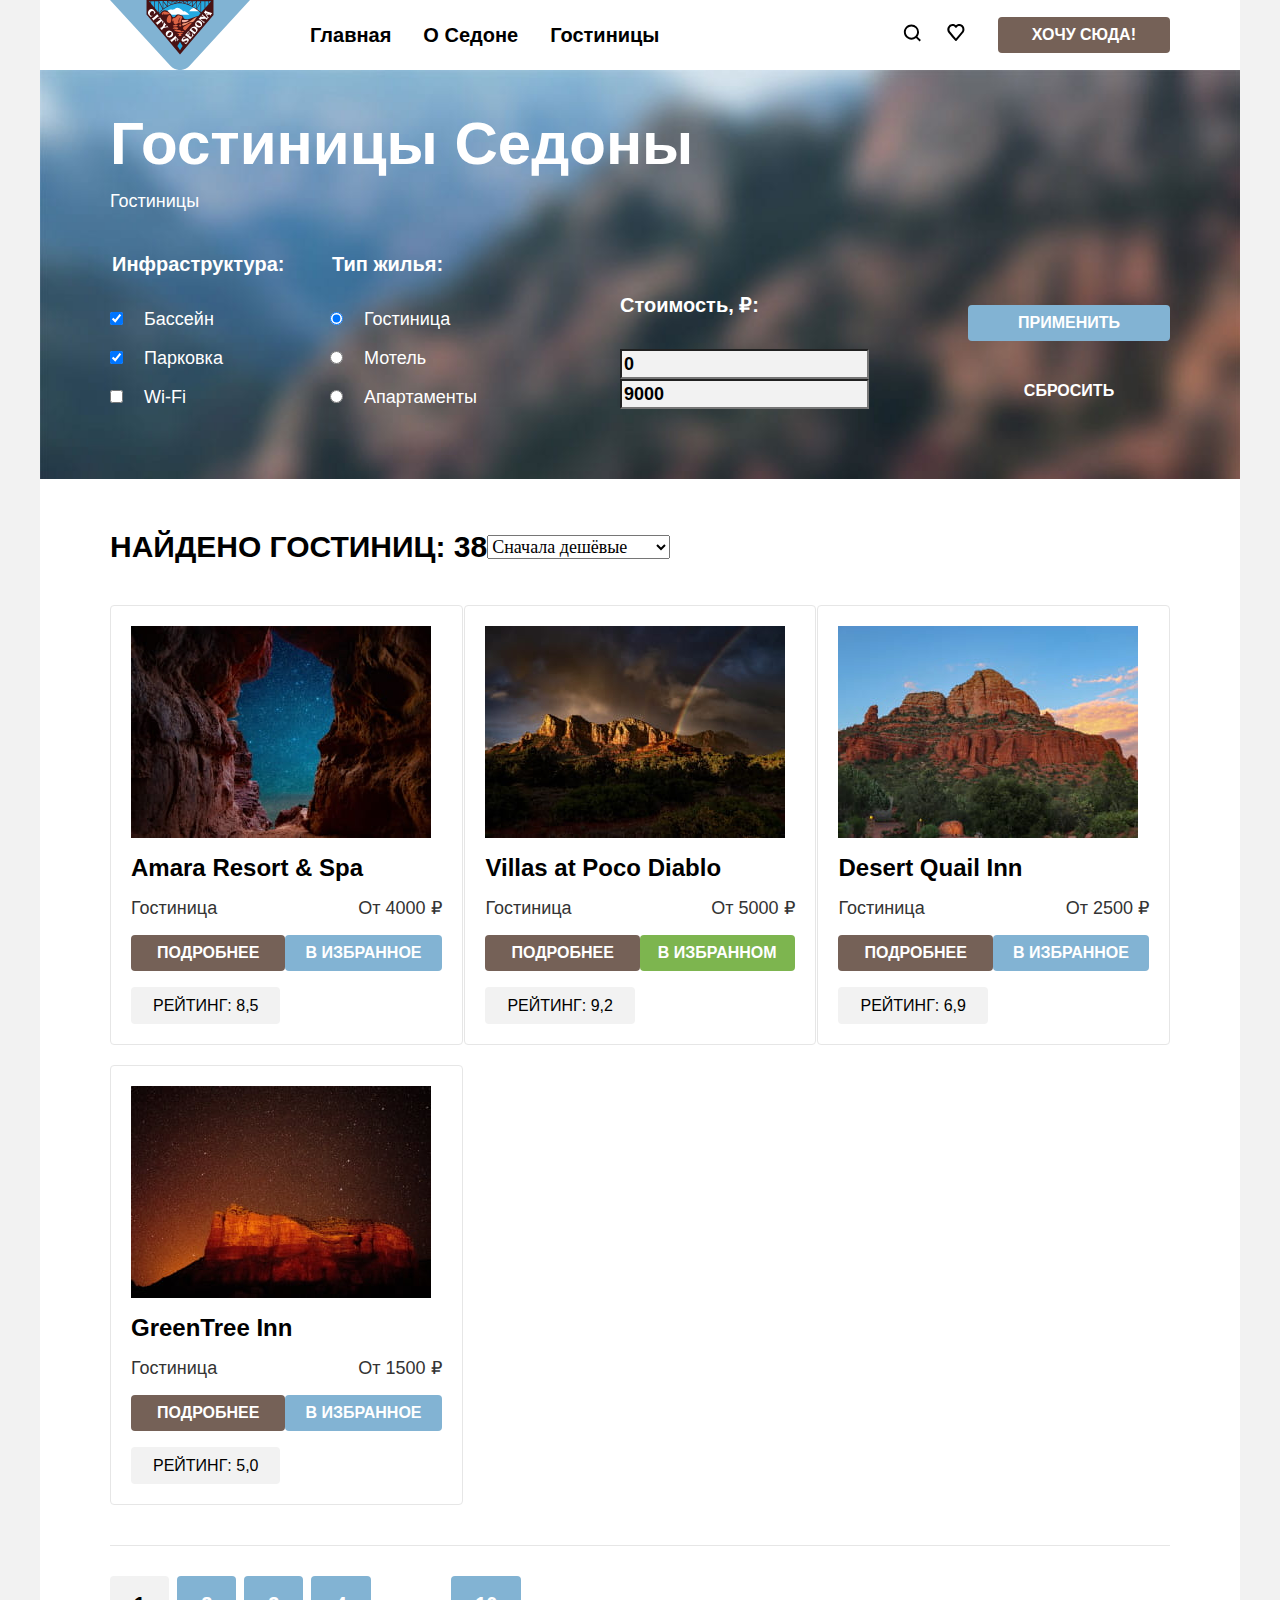
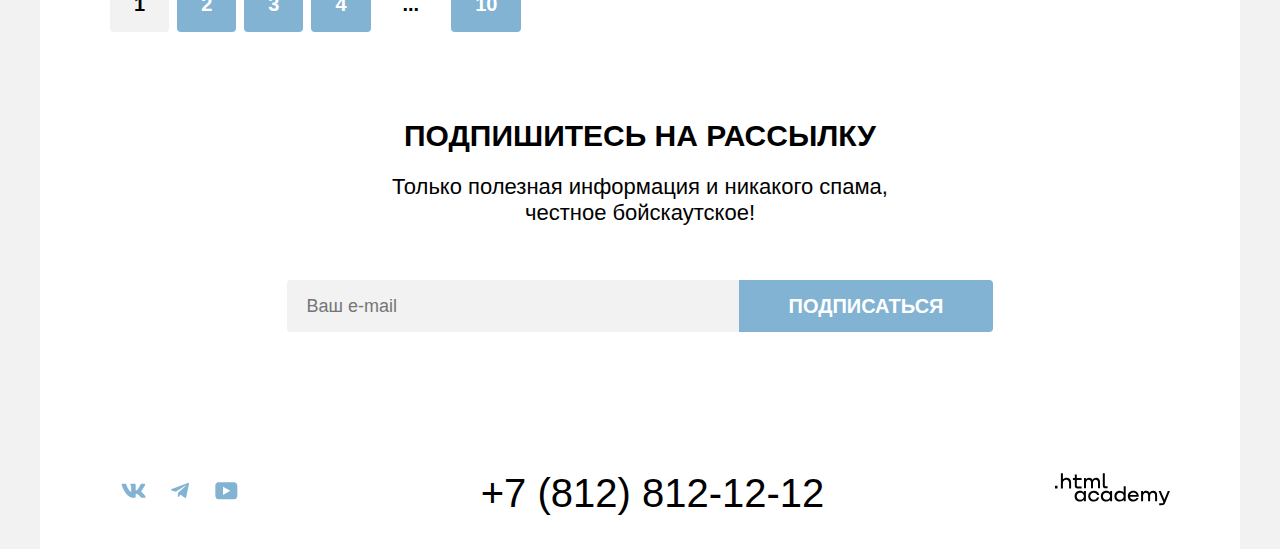
==== catalog.html @ abb7d332 "Добавляет сетку" ====
<!DOCTYPE html>
<html lang="ru">
  <head>
    <meta charset="utf-8">
    <title>Каталог</title>
    <link rel="stylesheet" href="styles/style.css">
  </head>
  <body>
    <div class="wrapper">
      <header class="page-header">
        <div class="container header-container">
          <nav class="navigation">
            <a href="index.html" class="header-logo"><img src="images/header/logo-sedona.svg" class="header-logo-image" width="140" height="70" alt="Логотип Седона"></a>
            <ul class="menu navigation-list">
              <li class="navigation-item">
                <a class="navigation-link" href="index.html">Главная</a>
              </li>
              <li class="navigation-item">
                <a class="navigation-link" href="#">О Седоне</a>
              </li>
              <li class="navigation-item">
                <a class="navigation-link navigation-link-current">Гостиницы</a>
              </li>
            </ul>
          </nav>

          <ul class="menu menu-user">
            <li class="menu-user-item menu-user-item-search">
              <a class="menu-user-button menu-user-button-search" href="">
                <img src="images/header/icon-search.svg" alt="Поиск" width="18" height="18" class="menu-user-button-image">
              </a>
            </li>
            <li class="menu-user-item menu-user-item-favorites">
              <a class="menu-user-button menu-user-button-favorites" href="">
                <img src="images/header/icon-heart.svg" alt="Избранное" width="18" height="17" class="menu-user-button-image">
              </a>
            </li>
            <li class="menu-user-item menu-user-item-booking">
              <button class="button menu-user-button-booking" type="button">Хочу сюда!</button>
            </li>
          </ul>
        </div>
      </header>

      <main class="main-inner main-container">
        <section class="catalog-filter">
          <div class="container">
            <h1 class="main-inner-title">Гостиницы Седоны</h1>
            <p class="catalog-breadcrumbs">
              <a class="catalog-breadcrumbs-link" href="index.html">
                <span class="visually-hidden">Главная</span>
              </a>
              <a class="breadcrumbs-link">Гостиницы</a>
            </p>
            <form class="catalog-filter-form" action="https://echo.htmlacademy.ru/" method="get">
              <div class="catalog-filter-column-1">
                <fieldset class="catalog-filter-group">
                  <legend class="catalog-filter-title">Инфраструктура:</legend>
                  <ul class="catalog-filter-list">
                    <li class="catalog-filter-item">
                      <label class="catalog-filter-control">
                        <input class="catalog-filter-control-input" type="checkbox" name="infrastructure" value="pool" checked>
                        Бассейн
                      </label>
                    </li>
                    <li class="catalog-filter-item">
                      <label class="catalog-filter-control">
                        <input class="catalog-filter-control-input" type="checkbox" name="infrastructure" value="parking" checked>
                        Парковка
                      </label>
                    </li>
                    <li class="catalog-filter-item">
                      <label class="catalog-filter-control">
                        <input class="catalog-filter-control-input" type="checkbox" name="infrastructure" value="wi-fi">
                        Wi-Fi
                      </label>
                    </li>
                  </ul>
                </fieldset>

                <fieldset class="catalog-filter-group">
                  <legend class="catalog-filter-title">Тип жилья:</legend>
                  <ul class="catalog-filter-list">
                    <li class="catalog-filter-item">
                      <label class="catalog-filter-control">
                        <input class="catalog-filter-control-input" type="radio" name="hotel-type" value="hotel" checked>
                        Гостиница
                      </label>
                    </li>
                    <li class="catalog-filter-item">
                      <label class="catalog-filter-control">
                        <input class="catalog-filter-control-input" type="radio" name="hotel-type" value="motel">
                        Мотель
                      </label>
                    </li>
                    <li class="catalog-filter-item">
                      <label class="catalog-filter-control">
                        <input class="catalog-filter-control-input" type="radio" name="hotel-type" value="apartments">
                        Апартаменты
                      </label>
                    </li>
                  </ul>
                </fieldset>
              </div>

              <div class="catalog-filter-column-2">
                <div class="catalog-filter-price">
                  <p class="catalog-filter-title">Стоимость, ₽:</p>
                  <input class="catalog-filter-price-input" value="0" placeholder="от" type="text">
                  <input class="catalog-filter-price-input" value="9000" placeholder="до" type="text">
                </div>

                <div class="catalog-filter-price">
                  <button class="button button-filter button-submit-filter" type="submit">Применить</button>
                  <button class="button button-filter button-reset-filter" type="reset">Сбросить</button>
                </div>
              </div>
            </form>
          </div>
        </section>

        <section class="hotel-sort">
          <div class="container hotel-sort-container">
            <h2 class="visually-hidden">Гостиницы</h2>
            <p class="section-title hotel-sort-text">Найдено гостиниц: 38</p>
            <select class="select-control" aria-label="Сортировка">
              <option value="cheap">Сначала дешёвые</option>
              <option value="expensive">Сначала дорогие</option>
              <option value="popular">Сначала популярные</option>
            </select>
            <a class="button-view" href="#">
              <span class="visually-hidden">Показать таблицей</span>
            </a>
            <a class="button-view" href="#">
              <span class="visually-hidden">Показать карточки</span>
            </a>
            <a class="button-view" href="#">
              <span class="visually-hidden">Показать списком</span>
            </a>
          </div>
        </section>

        <section class="hotel-variants">
          <div class="container">
            <ul class="hotel-list">
              <li class="hotel-card">
                <a class="hotel-card-link" href="#">
                  <img class="hotel-card-image" src="images/catalog/hotel-1.jpg" width="300" height="212" alt="Звёздное небо, вид из пещеры">
                </a>
                <h3 class="hotel-card-title">Amara Resort & Spa</h3>
                <p class="hotel-card-info hotel-card-row">
                  <span class="hotel-card-type">Гостиница</span>
                  <span class="hotel-card-price">От 4000 ₽</span>
                </p>
                <p class="hotel-card-buttons hotel-card-row">
                  <a href="#" class="button hotel-card-button-by">Подробнее</a>
                  <button class="button hotel-card-button-favorites" type="button">В избранное</button>
                </p>
                <p class="hotel-card-rating four-stars">
                  <span class="visually-hidden">4 звезды</span>
                  <button class="button hotel-card-rating-button" type="button">Рейтинг: 8,5</button>
                </p>
              </li>
              <li class="hotel-card">
                <a class="hotel-card-link" href="#">
                  <img class="hotel-card-image" src="images/catalog/hotel-2.jpg" width="300" height="212" alt="Звёздное небо, вид из пещеры">
                </a>
                <h3 class="hotel-card-title">Villas at Poco Diablo</h3>
                <p class="hotel-card-info hotel-card-row">
                  <span class="hotel-card-type">Гостиница</span>
                  <span class="hotel-card-price">От 5000 ₽</span>
                </p>
                <p class="hotel-card-buttons hotel-card-row">
                  <a href="#" class="button hotel-card-button-by">Подробнее</a>
                  <button class="button hotel-card-button-favorites hotel-card-button-active" type="button">В избранном</button>
                </p>
                <p class="hotel-card-rating four-stars">
                  <span class="visually-hidden">4 звезды</span>
                  <button class="button hotel-card-rating-button" type="button">Рейтинг: 9,2</button>
                </p>
              </li>
              <li class="hotel-card">
                <a class="hotel-card-link" href="#">
                  <img class="hotel-card-image" src="images/catalog/hotel-3.jpg" width="300" height="212" alt="Звёздное небо, вид из пещеры">
                </a>
                <h3 class="hotel-card-title">Desert Quail Inn</h3>
                <p class="hotel-card-info hotel-card-row">
                  <span class="hotel-card-type">Гостиница</span>
                  <span class="hotel-card-price">От 2500 ₽</span>
                </p>
                <p class="hotel-card-buttons hotel-card-row">
                  <a href="#" class="button hotel-card-button-by">Подробнее</a>
                  <button class="button hotel-card-button-favorites" type="button">В избранное</button>
                </p>
                <p class="hotel-card-rating three-stars">
                  <span class="visually-hidden">3 звезды</span>
                  <button class="button hotel-card-rating-button" type="button">Рейтинг: 6,9</button>
                </p>
              </li>
              <li class="hotel-card">
                <a class="hotel-card-link" href="#">
                  <img class="hotel-card-image" src="images/catalog/hotel-4.jpg" width="300" height="212" alt="Звёздное небо, вид из пещеры">
                </a>
                <h3 class="hotel-card-title">GreenTree Inn</h3>
                <p class="hotel-card-info hotel-card-row">
                  <span class="hotel-card-type">Гостиница</span>
                  <span class="hotel-card-price">От 1500 ₽</span>
                </p>
                <p class="hotel-card-buttons hotel-card-row">
                  <a href="#" class="button hotel-card-button-by">Подробнее</a>
                  <button class="button hotel-card-button-favorites" type="button">В избранное</button>
                </p>
                <p class="hotel-card-rating two-stars">
                  <span class="visually-hidden">2 звезды</span>
                  <button class="button hotel-card-rating-button" type="button">Рейтинг: 5,0</button>
                </p>
              </li>
            </ul>

            <ul class="pagination">
              <li class="pagination-item">
                <a class="pagination-link pagination-link-current">1</a>
              </li>
              <li class="pagination-item">
                <a href="" class="pagination-link">2</a>
              </li>
              <li class="pagination-item">
                <a href="" class="pagination-link">3</a>
              </li>
              <li class="pagination-item">
                <a href="" class="pagination-link">4</a>
              </li>
              <li class="pagination-item">
                <a href="" class="pagination-link pagination-link-further">...</a>
              </li>
              <li class="pagination-item">
                <a href="" class="pagination-link">10</a>
              </li>
            </ul>
          </div>
        </section>

        <section class="subscribe subscribe-inner section-container">
          <h2 class="section-title subscribe-title">Подпишитесь на рассылку</h2>
          <p class="subscribe-text">Только полезная информация и никакого спама,<br> честное бойскаутское!</p>
          <form class="subscribe-form" action="https://echo.htmlacademy.ru/" method="post">
            <label for="subscribe-email" class="visually-hidden">Введите Email</label>
            <input class="subscribe-field" placeholder="Ваш e-mail" type="email" name="subscribe-email" id="subscribe-email" required>
            <button class="button subscribe-button" type="submit">Подписаться</button>
          </form>
        </section>
      </main>

      <footer class="page-footer" data-test="footer">
        <div class="container footer-container">
          <ul class="footer-social-list">
            <li class="footer-social-item">
              <a class="footer-social-link footer-social-link-vk" href="https://vk.com/htmlacademy">
                <img src="images/footer/logo-vk.svg" alt="Вконтакте" class="footer-social-link-logo">
              </a>
            </li>
            <li class="footer-social-item">
              <a class="footer-social-link footer-social-link-telegram" href="https://t.me/htmlacademy">
                <img src="images/footer/logo-telegram.svg" alt="Телеграм" class="footer-social-link-logo">
              </a>
            </li>
            <li class="footer-social-item">
              <a class="footer-social-link footer-social-link-youtube" href="https://www.youtube.com/user/htmlacademyru">
                <img src="images/footer/logo-youtube.svg" alt="Ютуб" class="footer-social-link-logo">
              </a>
            </li>
          </ul>
          <a class="footer-contacts-phone" href="tel:+78128121212">+7 (812) 812-12-12</a>
          <a class="footer-contacts-htmlacademy-link" href="https://htmlacademy.ru/">
            <img class="htmlacademy-logo" src="images/footer/logo-htmlacademy.svg" width="115" height="33" alt="html academy">
          </a>
        </div>
      </footer>
    </div>
  </body>
</html>
---- styles/style.css ----
@font-face {
  font-family: "PT Sans";
  font-style: normal;
  font-weight: 400;
  src: url("../fonts/ptsans-400.woff2") format("woff2");
  font-display: swap;
}

@font-face {
  font-family: "PT Sans";
  font-style: normal;
  font-weight: 700;
  src: url("../fonts/ptsans-700.woff2") format("woff2");
  font-display: swap;
}

html {
  height: 100%;
}

body {
  margin: 0;
  font-family: "PT Sans", sans-serif;
  font-size: 18px;
  line-height: 21px;
  color: #000000;
  background-color: #F2F2F2;
  display: flex;
  min-height: 100%;
}

.wrapper {
  width: 1200px;
  margin: 0 auto;
  background-color: #FFFFFF;
  display: flex;
  flex-direction: column;
}

.visually-hidden {
  position: absolute;
  clip: rect(0 0 0 0);
  width: 1px;
  height: 1px;
  margin: -1px;
}

.container {
  width: 1060px;
  margin: 0 auto;
}

.main-container {
  flex-grow: 1;
}

.button {
  font-family: "PT Sans", sans-serif;
  font-weight: 700;
  font-size: 16px;
  line-height: 20px;
  text-transform: uppercase;
  border: none;
  border-radius: 4px;
}

.section-title {
  margin: 0 0 20px 0;
  font-size: 30px;
  line-height: 36px;
  text-transform: uppercase;
}

.page-header {
  color: #000000;
}

.header-container {
  display: flex;
}

.header-logo {
  width: 140px;
  margin-right: 44px;
}

.header-logo-image {
  vertical-align: bottom;
}

.navigation {
  display: flex;
}

.menu {
  margin: 0;
  padding-left: 0;
  list-style: none;
  display: flex;
  align-items: center;
}

.navigation-list {
  width: 450px;
}

.navigation-item {

}

.navigation-link {
  padding: 20px 16px;
  font-size: 20px;
  line-height: 24px;
  font-weight: 700;
  color: #000000;
  text-decoration: none;
}

.menu-user {
  max-width: 300px;
  margin-left: auto;
}

.menu-user-item-search {
  margin-right: 26px;
}

.menu-user-item-favorites {
  margin-right: 33px;
}

.menu-user-item-booking {

}

.menu-user-button {

}

.menu-user-button-image {

}

.menu-user-button-booking {
  padding: 8px 34px;
  color: #FFFFFF;
  background: #756157;
}

.hero {
  color: #000000;
  background:
    url("../images/hero/divider.svg") bottom,
    url("../images/hero/mountains.jpg");
  background-color: #493e3e;
  text-align: center;
  background-size: cover;
  background-repeat: no-repeat;
  padding-top: 51px;
  padding-bottom: 82px;
}

.hero-logo {

}

.preview {
  padding: 69px 274px 90px 274px;
}

.preview-title {
  margin-bottom: 25px;
  text-align: center;
}

.preview-description {
  margin-top: 0;
  margin-bottom: 0;
  color: #333333;
  font-size: 22px;
  line-height: 26px;
}

.advantages {

}

.advantages-list {
  margin: 0;
  padding-left: 0;
  text-align: center;
  list-style: none;
  display: flex;
  flex-wrap: wrap;
}

.advantages-item {


}

.advantages-item-bg {
  box-sizing: border-box;
  width: 400px;
  padding: 103px 85px 121px;
}

.advantages-item-bg-image {
  color: #FFFFFF;
  width: 100%;
  padding-top: 92px;
  padding-bottom: 111px;
}

.advantages-item-bg-image-hotel {
  padding-right: 885px;
  padding-left: 85px;
  background: url("../images/advantages/hotel.jpg") no-repeat right;
  background-color: #82B3D3;
}

.advantages-item-bg-image-bridge {
  padding-left: 885px;
  padding-right: 85px;
  background: url("../images/advantages/devil-bridge.jpg") no-repeat left;
  background-color: #82B3D3;
}

.advantages-item-bg-light {
  background-color: rgba(131, 179, 211, 0.12);
}

.advantages-item-bg-dark {
  background-color: rgba(131, 179, 211, 0.2);
}

.advantages-item-title {
  font-size: 24px;
  line-height: 28px;
  text-transform: uppercase;
  margin-top: 0;
  margin-bottom: 30px;
  padding-bottom: 30px;
}

.advantages-item-title-with-white-line {
  background: url("../images/advantages/border-line-white.svg") no-repeat bottom;
}

.advantages-item-title-with-gray-line {
  background: url("../images/advantages/border-line-gray.svg") no-repeat bottom;
}

.advantages-item-description {
  margin: 0;
}

.services-list {

}

.services-item {
  padding-top: 80px;
  padding-bottom: 81px;
}

.services-item-title {
  padding-top: 102px;
  padding-bottom: 0;
  margin-bottom: 30px;
  background-repeat: no-repeat;
  background-position: top;
}

.services-item-title-img-home {
  background-image: url("../images/advantages/icon-home.svg");
}

.services-item-title-img-food {
  background-image: url("../images/advantages/icon-food.svg");
}

.services-item-title-img-gift {
  background-image: url("../images/advantages/icon-gift.svg");
}

.section-container {
  padding: 96px 0;
  display: flex;
  flex-direction: column;
  align-items: center;
}

.search {

}

.search-title {

}

.search-text {
  margin-top: 0;
  margin-bottom: 54px;
  text-align: center;
  font-size: 22px;
  line-height: 26px;
  color: #333333;
}

.search-button {
  background-color: #756157;
  color: #FFFFFF;
  font-size: 20px;
  line-height: 36px;
  text-decoration: none;
  padding: 8px 50px;
}

.subscribe {

}

.subscribe-main {
  color: #FFFFFF;
  background-image: url("../images/subscribe/devil-bridge-blurry.jpg");
  background-color: LightSeaGreen;
  background-repeat: no-repeat;
  background-size: cover;
  background-position: top;
}

.subscribe-title {

}

.subscribe-text {
  font-size: 22px;
  line-height: 26px;
  text-align: center;

  margin-top: 0;
  margin-bottom: 54px;
}

.subscribe-form {
  display: flex;
}

.subscribe-field {
  font-family: 'PT Sans', sans-serif;
  font-size: 18px;
  line-height: 24px;
  width: 452px;
  padding: 14px 20px;
  box-sizing: border-box;
  border: none;
  border-radius: 4px 0 0 4px;
  background-color: #F2F2F2;
}

.subscribe-button {
  color: #FFFFFF;
  background-color: #82B3D3;
  font-size: 20px;
  line-height: 36px;
  padding: 8px 50px;
  border-radius: 0 4px 4px 0;
}

.page-footer {
  padding: 45px 0 35px;

}

.footer-container {
  display: flex;
  justify-content: space-between;
}

.footer-social-list {
  list-style: none;
  padding: 0;
  margin: 0;
  display: flex;
}

.footer-social-item {
  display: flex;

}

.footer-social-link {

}

.footer-social-link-vk {
  padding: 9px 11px;
}

.footer-social-link-telegram {
  padding: 9px 14px;
}

.footer-social-link-youtube {
  padding: 9px 12px;
}

.footer-social-link-logo {

}

.footer-contacts-phone {
  font-size: 40px;
  line-height: 40px;
  color: #000000;
  text-decoration: none;
}


/* Каталог */


.catalog-filter {
  color: #FFFFFF;
  background: url("../images/catalog/mountains-blurry.jpg") no-repeat;
  background-size: cover;
  background-color: LightSeaGreen;
  padding: 35px 0 70px;
}

.main-inner-title {
  font-size: 60px;
  line-height: 78px;
  margin-top: 0;
  margin-bottom: 8px;
}

.catalog-breadcrumbs {
  margin-top: 0;
  margin-bottom: 40px;
}

.catalog-breadcrumbs-link {
  font-size: 16px;
}

.catalog-filter-form {
  display: flex;
}

.catalog-filter-column-1 {
  width: 371px;
  display: flex;
  justify-content: space-between;
  margin-right: auto;
}

.catalog-filter-group {
  width: 151px;
  margin: 0;
  padding: 0;
  border: none;
}

.catalog-filter-title {
  font-weight: 700;
  font-size: 20px;
  line-height: 24px;
  margin-top: 0;
  margin-bottom: 32px;
}

.catalog-filter-list {
  list-style: none;
  margin: 0;
  padding: 0;
}

.catalog-filter-item {
  margin-bottom: 16px;
}

.catalog-filter-item:last-child {
  margin-bottom: 0;
}


.catalog-filter-control {
  line-height: 23px;
}

.catalog-filter-control-input {
  margin: 0;
  margin-right: 16px;
}

.catalog-filter-column-2 {
  width: 550px;
  display: flex;
  justify-content: space-between;
  align-items: flex-end;
}

.catalog-filter-price {
  display: flex;
  flex-direction: column;
}

.catalog-filter-price-input {
  font-family: 'PT Sans', sans-serif;
  font-weight: 700;
  font-size: 18px;
  line-height: 24px;
  background-color: #F2F2F2;
  color: #000000;
}

.catalog-filter-price-input::placeholder {
  text-align: right;
  line-height: 24px;
}

.button-filter {
  color: #FFFFFF;
  padding: 8px 50px;
}

.button-submit-filter {
  background-color: #82B3D3;
  margin-bottom: 32px;
}

.button-reset-filter {
  background-color: transparent;
}

.hotel-sort {
  padding-top: 50px;
  margin-bottom: 40px;
}

.hotel-sort-container {
  display: flex;
  align-items: center;
}

.hotel-sort-text {
  margin-bottom: 0;
  font-weight: 700;
}

.select-control {
  font-family: 'PT Sans';
  font-size: 18px;
  line-height: 21px;
}

.hotel-list {
  margin: 0;
  padding: 0;
  list-style: none;
  display: flex;
  flex-wrap: wrap;
  justify-content: space-between;
}

.hotel-card {
  padding: 20px;
  color: #333333;
  border: 1px solid #E6E6E6;
  border-radius: 4px;
}

.hotel-card:nth-child(n + 4) {
  margin-top: 20px;
}

.hotel-card-link {

}

.hotel-card-image {
  vertical-align: bottom;
}


.hotel-card-title {
  font-size: 24px;
  line-height: 28px;
  color: #000000;
  margin: 16px 0 16px;
}

.hotel-card-row {
  margin-top: 0;
  margin-bottom: 16px;
  display: flex;
}

.hotel-card-info {

}

.hotel-card-type {

}

.hotel-card-price {
  margin-left: auto;
}

.hotel-card-buttons {

}

.hotel-card-button-by {
  color: #FFFFFF;
  background-color: #756157;
  text-decoration: none;
  padding: 8px 26px;
}

.hotel-card-button-favorites {
  color: #FFFFFF;
  background: #82B3D3;
  padding: 8px 20px;
  margin-left: auto;
}

.hotel-card-button-active {
  padding: 8px 18px;
  background-color: #7DB54F;;
}

.hotel-card-rating {
  margin: 0;
}

.hotel-card-rating-button {
  font-weight: 400;

  background-color: #F2F2F2;
  padding: 9px 22px 8px;
}

.pagination {
  list-style: none;
  margin: 0;
  margin-top: 40px;
  padding: 0;
  padding-top: 40px;
  border-top: 1px solid #E6E6E6;
  display: flex;
}

.pagination-item {
  margin-right: 8px;
}

.pagination-link {
  background-color: #82B3D3;
  color: #FFFFFF;
  text-decoration: none;
  font-weight: 700;
  font-size: 20px;
  line-height: 36px;
  padding: 17px 24px;
  border-radius: 4px;
}

.pagination-link-current {
  color: #000000;
  background-color: #F2F2F2;
}

.pagination-link-further {
  color: #000000;
  background-color: transparent;
}
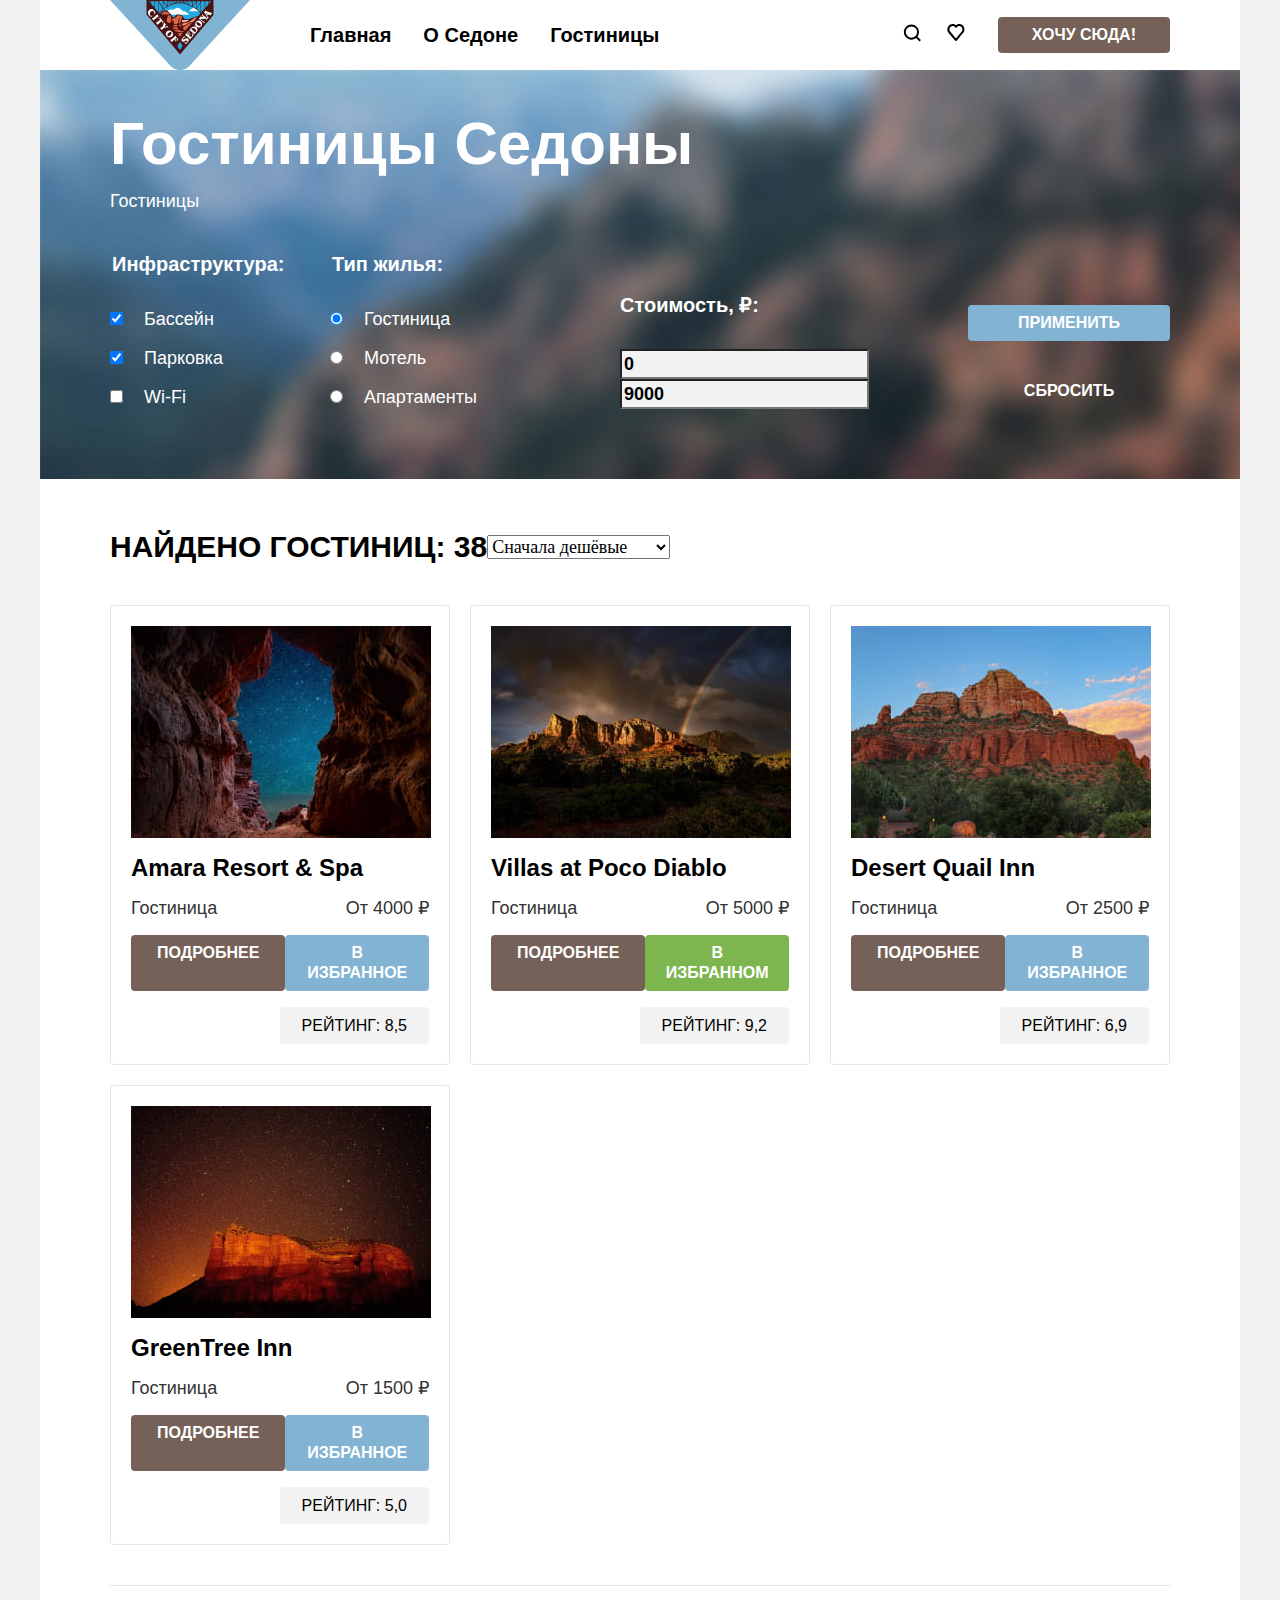
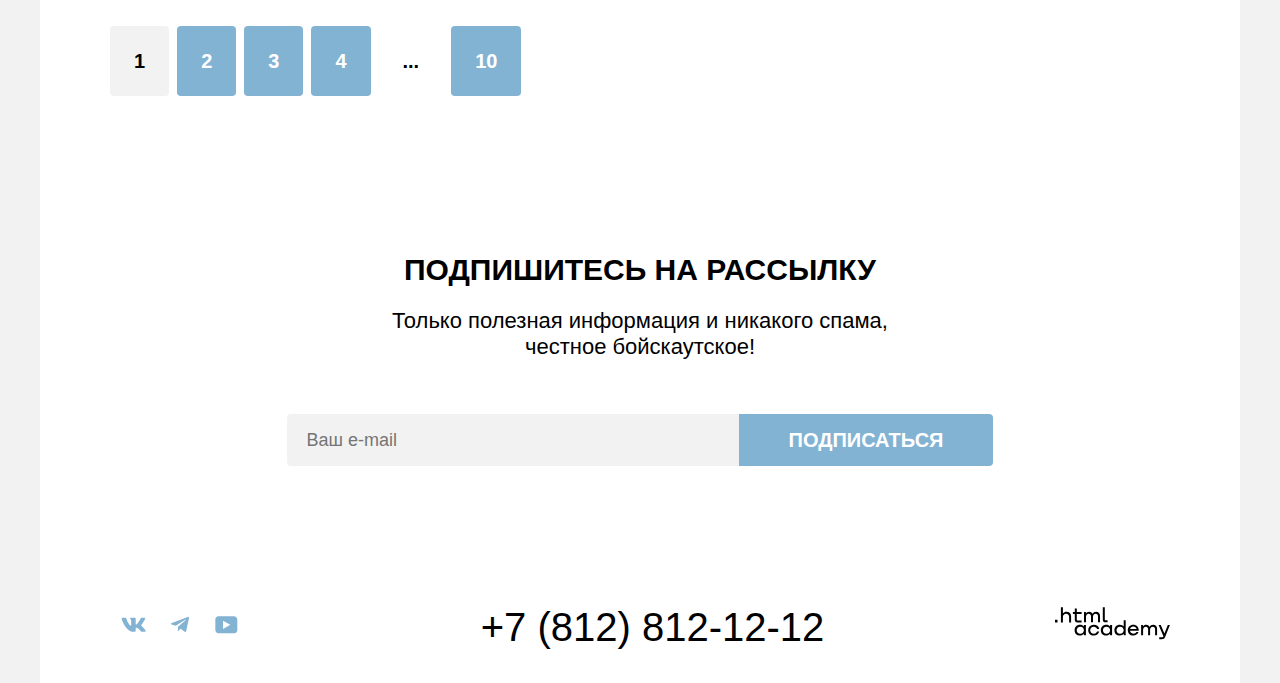
==== commit 30281fc0: "Исправляет сетки" ====
--- a/catalog.html
+++ b/catalog.html
@@ -156,10 +156,12 @@
                   <a href="#" class="button hotel-card-button-by">Подробнее</a>
                   <button class="button hotel-card-button-favorites" type="button">В избранное</button>
                 </p>
-                <p class="hotel-card-rating four-stars">
-                  <span class="visually-hidden">4 звезды</span>
+                <div class="hotel-card-row">
+                  <p class="hotel-card-rating four-stars">
+                    <span class="visually-hidden">4 звезды</span>
+                  </p>
                   <button class="button hotel-card-rating-button" type="button">Рейтинг: 8,5</button>
-                </p>
+                </div>
               </li>
               <li class="hotel-card">
                 <a class="hotel-card-link" href="#">
@@ -174,10 +176,12 @@
                   <a href="#" class="button hotel-card-button-by">Подробнее</a>
                   <button class="button hotel-card-button-favorites hotel-card-button-active" type="button">В избранном</button>
                 </p>
-                <p class="hotel-card-rating four-stars">
-                  <span class="visually-hidden">4 звезды</span>
+                <div class="hotel-card-row">
+                  <p class="hotel-card-rating four-stars">
+                    <span class="visually-hidden">4 звезды</span>
+                  </p>
                   <button class="button hotel-card-rating-button" type="button">Рейтинг: 9,2</button>
-                </p>
+                </div>
               </li>
               <li class="hotel-card">
                 <a class="hotel-card-link" href="#">
@@ -192,10 +196,12 @@
                   <a href="#" class="button hotel-card-button-by">Подробнее</a>
                   <button class="button hotel-card-button-favorites" type="button">В избранное</button>
                 </p>
-                <p class="hotel-card-rating three-stars">
-                  <span class="visually-hidden">3 звезды</span>
+                <div class="hotel-card-row">
+                  <p class="hotel-card-rating three-stars">
+                    <span class="visually-hidden">3 звезды</span>
+                  </p>
                   <button class="button hotel-card-rating-button" type="button">Рейтинг: 6,9</button>
-                </p>
+                </div>
               </li>
               <li class="hotel-card">
                 <a class="hotel-card-link" href="#">
@@ -210,10 +216,12 @@
                   <a href="#" class="button hotel-card-button-by">Подробнее</a>
                   <button class="button hotel-card-button-favorites" type="button">В избранное</button>
                 </p>
-                <p class="hotel-card-rating two-stars">
-                  <span class="visually-hidden">2 звезды</span>
+                <div class="hotel-card-row">
+                  <p class="hotel-card-rating two-stars">
+                    <span class="visually-hidden">2 звезды</span>
+                  </p>
                   <button class="button hotel-card-rating-button" type="button">Рейтинг: 5,0</button>
-                </p>
+                </div>
               </li>
             </ul>
 
--- a/styles/style.css
+++ b/styles/style.css
@@ -90,6 +90,7 @@
 
 .navigation {
   display: flex;
+
 }
 
 .menu {
@@ -98,14 +99,15 @@
   list-style: none;
   display: flex;
   align-items: center;
+  flex-wrap: wrap;
 }
 
 .navigation-list {
-  width: 450px;
+  width: 462px;
 }
 
 .navigation-item {
-
+  display: flex ;
 }
 
 .navigation-link {
@@ -122,12 +124,16 @@
   margin-left: auto;
 }
 
+.menu-user-item {
+  display: flex;
+}
+
 .menu-user-item-search {
-  margin-right: 26px;
+
 }
 
 .menu-user-item-favorites {
-  margin-right: 33px;
+  margin-right: 20px;
 }
 
 .menu-user-item-booking {
@@ -135,7 +141,7 @@
 }
 
 .menu-user-button {
-
+  padding: 23px 13px;
 }
 
 .menu-user-button-image {
@@ -150,11 +156,11 @@
 
 .hero {
   color: #000000;
+  text-align: center;
   background:
     url("../images/hero/divider.svg") bottom,
     url("../images/hero/mountains.jpg");
   background-color: #493e3e;
-  text-align: center;
   background-size: cover;
   background-repeat: no-repeat;
   padding-top: 51px;
@@ -557,16 +563,22 @@
   line-height: 21px;
 }
 
+.hotel-variants {
+  padding-bottom: 60px;
+}
+
 .hotel-list {
   margin: 0;
   padding: 0;
   list-style: none;
   display: flex;
+  justify-content: space-between;
   flex-wrap: wrap;
-  justify-content: space-between;
 }
 
 .hotel-card {
+  width: 340px;
+  box-sizing: border-box;
   padding: 20px;
   color: #333333;
   border: 1px solid #E6E6E6;
@@ -599,6 +611,10 @@
   display: flex;
 }
 
+.hotel-card-row:last-child {
+  margin-bottom: 0;
+}
+
 .hotel-card-info {
 
 }
@@ -617,8 +633,8 @@
 
 .hotel-card-button-by {
   color: #FFFFFF;
+  text-decoration: none;
   background-color: #756157;
-  text-decoration: none;
   padding: 8px 26px;
 }
 
@@ -640,8 +656,9 @@
 
 .hotel-card-rating-button {
   font-weight: 400;
-
   background-color: #F2F2F2;
+
+  margin-left: auto;
   padding: 9px 22px 8px;
 }
 
@@ -657,6 +674,7 @@
 
 .pagination-item {
   margin-right: 8px;
+  display: flex;
 }
 
 .pagination-link {
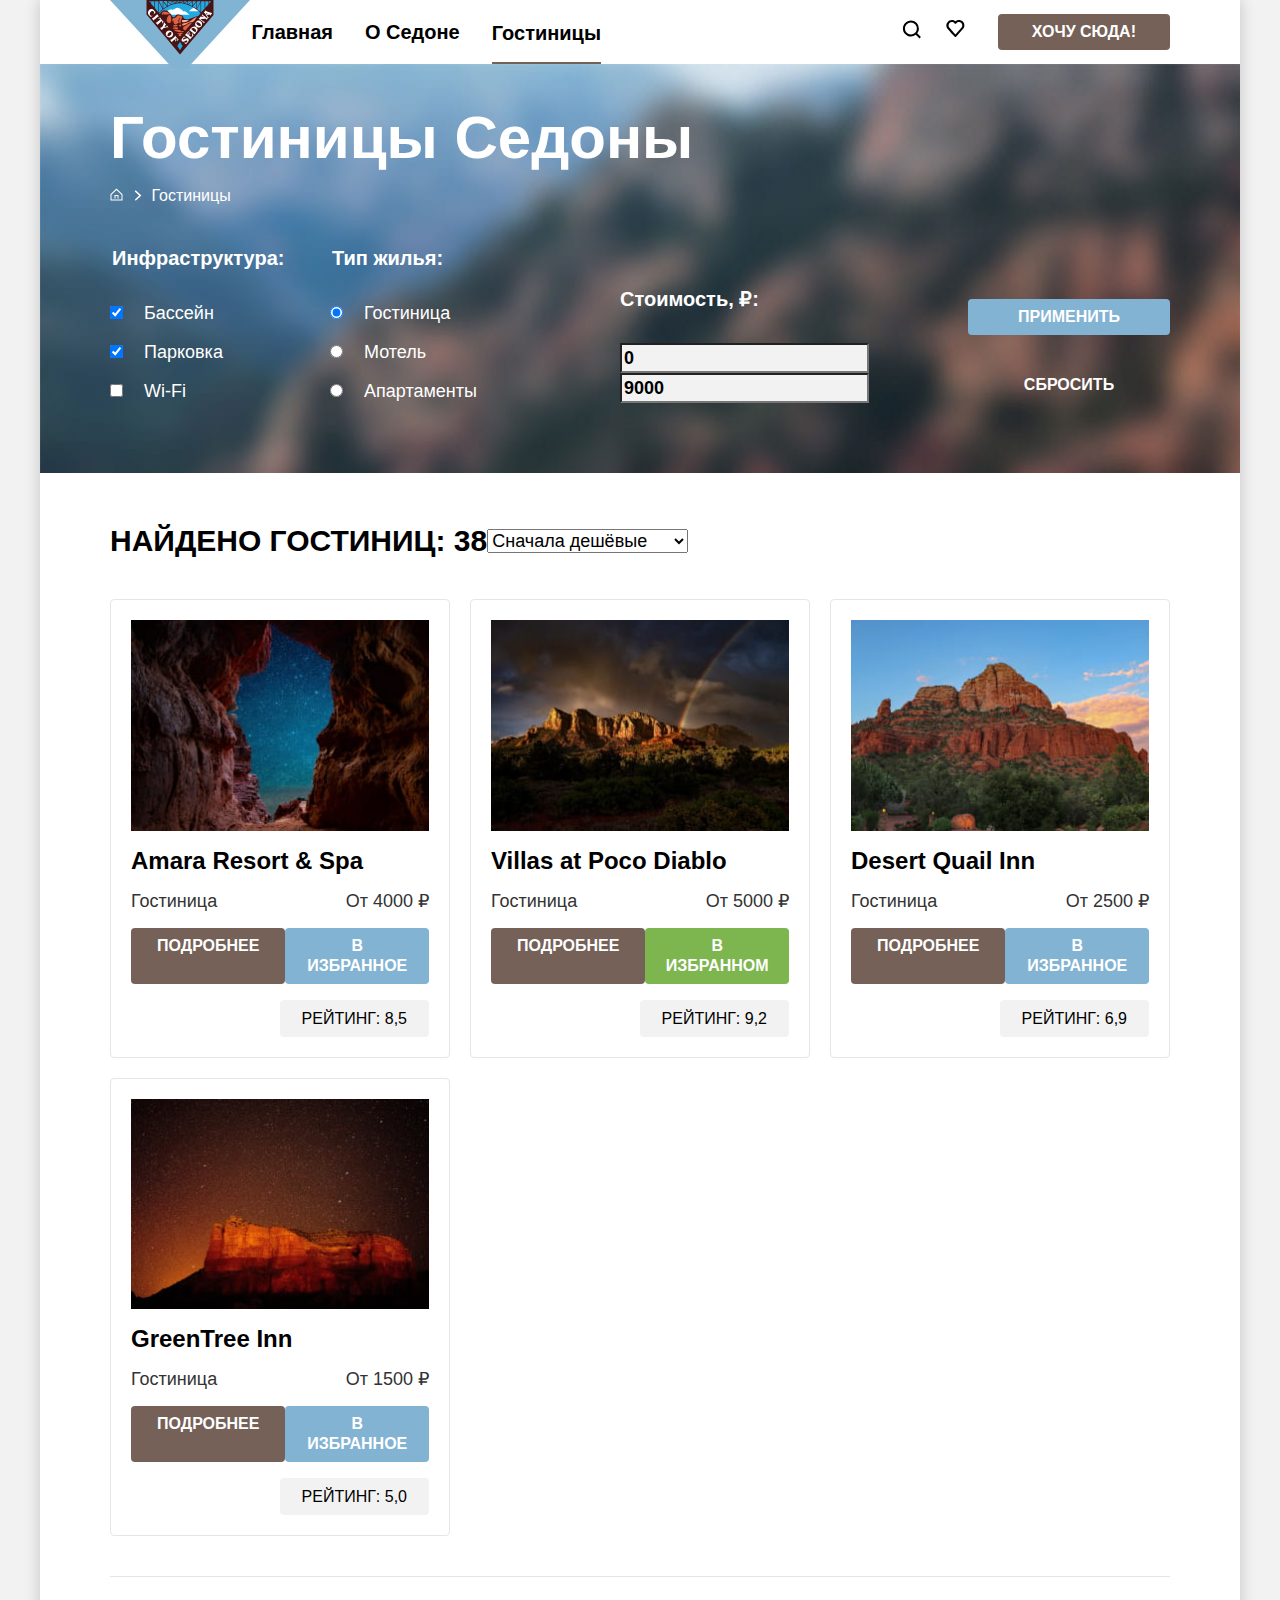
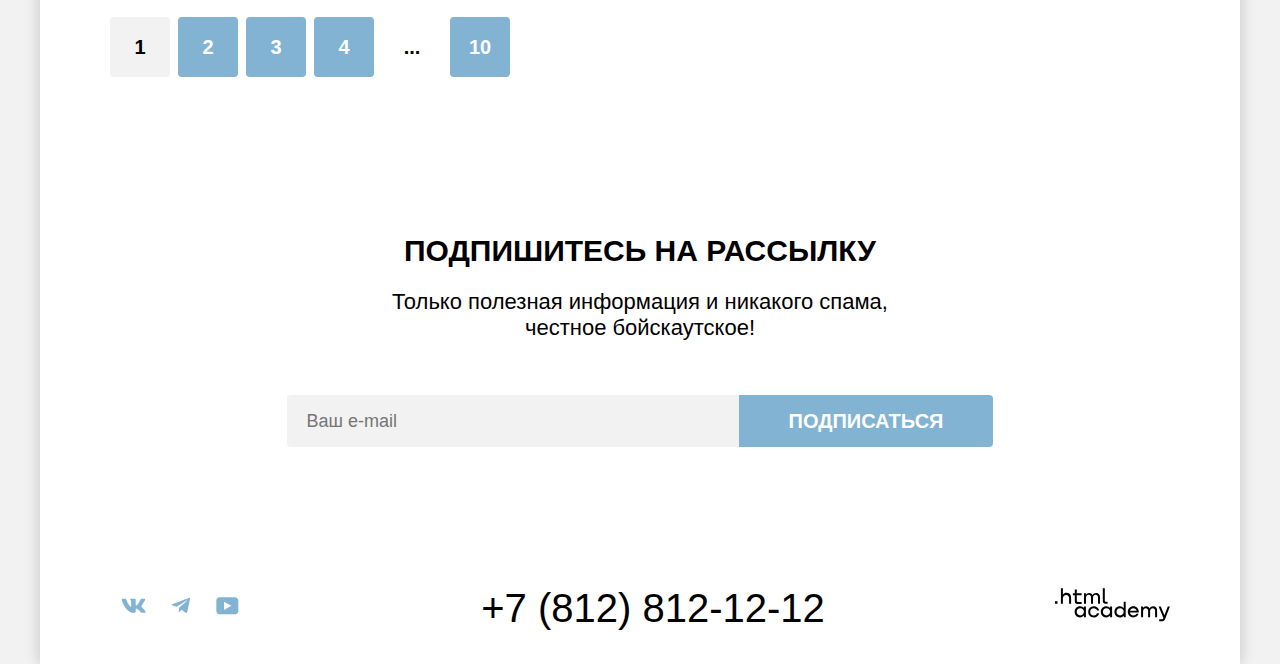
==== commit 8b49e025: "Делает декорации на главной странице" ====
--- a/catalog.html
+++ b/catalog.html
@@ -7,32 +7,40 @@
   </head>
   <body>
     <div class="wrapper">
-      <header class="page-header">
+      <header class="page-header" data-test="header">
         <div class="container header-container">
           <nav class="navigation">
-            <a href="index.html" class="header-logo"><img src="images/header/logo-sedona.svg" class="header-logo-image" width="140" height="70" alt="Логотип Седона"></a>
+            <a href="index.html" class="header-logo">
+              <img src="images/header/logo-sedona.svg" class="header-logo-image" width="140" height="70" alt="Логотип Седона">
+            </a>
             <ul class="menu navigation-list">
               <li class="navigation-item">
-                <a class="navigation-link" href="index.html">Главная</a>
+                <a class="navigation-link" href="index.html"><span>Главная</span></a>
               </li>
               <li class="navigation-item">
-                <a class="navigation-link" href="#">О Седоне</a>
+                <a class="navigation-link" href="#"><span>О Седоне</span></a>
               </li>
               <li class="navigation-item">
-                <a class="navigation-link navigation-link-current">Гостиницы</a>
+                <a class="navigation-link navigation-link-current"><span>Гостиницы</span></a>
               </li>
             </ul>
           </nav>
 
           <ul class="menu menu-user">
             <li class="menu-user-item menu-user-item-search">
-              <a class="menu-user-button menu-user-button-search" href="">
-                <img src="images/header/icon-search.svg" alt="Поиск" width="18" height="18" class="menu-user-button-image">
+              <a class="menu-user-button menu-user-button-search" href="#">
+                <svg aria-hidden="true" focusable="false" width="19" height="19" viewBox="0 0 19 19" fill="none" xmlns="http://www.w3.org/2000/svg">
+                  <path class="menu-user-icon" d="m18.9 17-3.7-3.67c1-1.3 1.7-2.98 1.7-4.87A8 8 0 0 0 8.9.5C4.5.5.9 4.18.9 8.56a8 8 0 0 0 12.9 6.26l3.7 3.68 1.4-1.5Zm-10-2.48a6 6 0 0 1-6-5.96 6 6 0 0 1 12 0 6 6 0 0 1-6 5.96Z" fill="#000"/>
+                </svg>
+                <span class="visually-hidden">Поиск</span>
               </a>
             </li>
             <li class="menu-user-item menu-user-item-favorites">
-              <a class="menu-user-button menu-user-button-favorites" href="">
-                <img src="images/header/icon-heart.svg" alt="Избранное" width="18" height="17" class="menu-user-button-image">
+              <a class="menu-user-button menu-user-button-favorites" href="#">
+                <svg aria-hidden="true" focusable="false" width="19" height="17" viewBox="0 0 19 17" fill="none" xmlns="http://www.w3.org/2000/svg">
+                  <path class="menu-user-icon" d="M9.3 17a.9.9 0 0 1-.8-.4c-5.4-6.1-6.7-7.5-7-7.9A5.4 5.4 0 0 1 5.9 0c1.3 0 2.5.5 3.5 1.3a5.46 5.46 0 0 1 9 4.1c0 1.3-.5 2.5-1.3 3.4l-7 7.9c-.2.2-.4.3-.8.3Zm-6-9.5c.3.4 3.5 4 6.1 6.9l6.2-7c.5-.5.7-1.2.7-2 0-1.8-1.5-3.3-3.3-3.3-1 0-2 .5-2.7 1.3-.3.3-.6.4-.9.4-.3 0-.6-.2-.8-.4-.7-.8-1.7-1.3-2.7-1.3-1.8 0-3.3 1.5-3.3 3.3-.1.9.3 1.6.7 2.1-.1 0-.1 0 0 0Z" fill="#000"/>
+                </svg>
+                <span class="visually-hidden">Избранное</span>
               </a>
             </li>
             <li class="menu-user-item menu-user-item-booking">
@@ -47,10 +55,13 @@
           <div class="container">
             <h1 class="main-inner-title">Гостиницы Седоны</h1>
             <p class="catalog-breadcrumbs">
-              <a class="catalog-breadcrumbs-link" href="index.html">
+              <a class="breadcrumbs-link" href="index.html">
+                <svg aria-hidden="true" focusable="false" width="13" height="13" viewBox="0 0 13 13" fill="none" xmlns="http://www.w3.org/2000/svg">
+                  <path d="m6.5.5-6 5.8v6.2h12V6.3L6.5.5Zm5 11h-10V6.7l5-4.8 5 4.8v4.8Z" fill="#fff"/><path d="M4.5 10.5h1V8h2v2.5h1V7h-4v3.5Z" fill="#fff"/>
+                </svg>
                 <span class="visually-hidden">Главная</span>
               </a>
-              <a class="breadcrumbs-link">Гостиницы</a>
+              <a class="breadcrumbs-link-current">Гостиницы</a>
             </p>
             <form class="catalog-filter-form" action="https://echo.htmlacademy.ru/" method="get">
               <div class="catalog-filter-column-1">
@@ -144,10 +155,10 @@
           <div class="container">
             <ul class="hotel-list">
               <li class="hotel-card">
+                <h3 class="hotel-card-title">Amara Resort & Spa</h3>
                 <a class="hotel-card-link" href="#">
                   <img class="hotel-card-image" src="images/catalog/hotel-1.jpg" width="300" height="212" alt="Звёздное небо, вид из пещеры">
                 </a>
-                <h3 class="hotel-card-title">Amara Resort & Spa</h3>
                 <p class="hotel-card-info hotel-card-row">
                   <span class="hotel-card-type">Гостиница</span>
                   <span class="hotel-card-price">От 4000 ₽</span>
@@ -164,10 +175,10 @@
                 </div>
               </li>
               <li class="hotel-card">
+                <h3 class="hotel-card-title">Villas at Poco Diablo</h3>
                 <a class="hotel-card-link" href="#">
                   <img class="hotel-card-image" src="images/catalog/hotel-2.jpg" width="300" height="212" alt="Звёздное небо, вид из пещеры">
                 </a>
-                <h3 class="hotel-card-title">Villas at Poco Diablo</h3>
                 <p class="hotel-card-info hotel-card-row">
                   <span class="hotel-card-type">Гостиница</span>
                   <span class="hotel-card-price">От 5000 ₽</span>
@@ -184,10 +195,10 @@
                 </div>
               </li>
               <li class="hotel-card">
+                <h3 class="hotel-card-title">Desert Quail Inn</h3>
                 <a class="hotel-card-link" href="#">
                   <img class="hotel-card-image" src="images/catalog/hotel-3.jpg" width="300" height="212" alt="Звёздное небо, вид из пещеры">
                 </a>
-                <h3 class="hotel-card-title">Desert Quail Inn</h3>
                 <p class="hotel-card-info hotel-card-row">
                   <span class="hotel-card-type">Гостиница</span>
                   <span class="hotel-card-price">От 2500 ₽</span>
@@ -204,10 +215,10 @@
                 </div>
               </li>
               <li class="hotel-card">
+                <h3 class="hotel-card-title">GreenTree Inn</h3>
                 <a class="hotel-card-link" href="#">
                   <img class="hotel-card-image" src="images/catalog/hotel-4.jpg" width="300" height="212" alt="Звёздное небо, вид из пещеры">
                 </a>
-                <h3 class="hotel-card-title">GreenTree Inn</h3>
                 <p class="hotel-card-info hotel-card-row">
                   <span class="hotel-card-type">Гостиница</span>
                   <span class="hotel-card-price">От 1500 ₽</span>
@@ -264,23 +275,34 @@
           <ul class="footer-social-list">
             <li class="footer-social-item">
               <a class="footer-social-link footer-social-link-vk" href="https://vk.com/htmlacademy">
-                <img src="images/footer/logo-vk.svg" alt="Вконтакте" class="footer-social-link-logo">
+                <svg width="25" height="15" viewBox="0 0 25 15" fill="none" xmlns="http://www.w3.org/2000/svg">
+                  <path class="footer-social-icon" fill-rule="evenodd" clip-rule="evenodd" d="M24.12 1.8c.16-.54 0-.94-.8-.94H20.7c-.67 0-.98.34-1.15.73 0 0-1.33 3.2-3.22 5.27-.61.6-.9.8-1.23.8-.16 0-.41-.2-.41-.75v-5.1c0-.66-.19-.95-.74-.95H9.82c-.42 0-.67.3-.67.59 0 .62.95.76 1.04 2.51v3.8c0 .83-.15.98-.48.98-.9 0-3.06-3.2-4.34-6.88-.25-.72-.5-1-1.18-1H1.57c-.75 0-.9.34-.9.73 0 .68.89 4.07 4.14 8.55 2.17 3.06 5.23 4.72 8 4.72 1.68 0 1.88-.37 1.88-1v-2.32c0-.74.16-.88.7-.88.38 0 1.05.19 2.6 1.66 1.79 1.75 2.08 2.54 3.08 2.54h2.63c.75 0 1.12-.37.9-1.1-.23-.72-1.08-1.77-2.2-3.02-.62-.71-1.54-1.48-1.82-1.86-.39-.5-.28-.71 0-1.15 0 0 3.2-4.42 3.54-5.93Z" fill="#83B3D3"/>
+                </svg>
+                <span class="visually-hidden">Вконтакте</span>
               </a>
             </li>
             <li class="footer-social-item">
               <a class="footer-social-link footer-social-link-telegram" href="https://t.me/htmlacademy">
-                <img src="images/footer/logo-telegram.svg" alt="Телеграм" class="footer-social-link-logo">
+                <svg aria-hidden="true" focusable="false" width="18" height="16" viewBox="0 0 18 16" fill="none" xmlns="http://www.w3.org/2000/svg">
+                  <path class="footer-social-icon" d="M16.79.96.84 7.1c-1.09.44-1.08 1.05-.2 1.32l4.1 1.28 9.47-5.98c.44-.27.85-.13.52.17l-7.68 6.93-.28 4.22c.41 0 .6-.2.83-.41l1.99-1.94 4.13 3.06c.77.42 1.31.2 1.5-.71l2.72-12.8c.28-1.1-.43-1.61-1.16-1.28Z" fill="#83B3D3"/>
+                </svg>
+                <span class="visually-hidden">Телеграм</span>
               </a>
             </li>
             <li class="footer-social-item">
               <a class="footer-social-link footer-social-link-youtube" href="https://www.youtube.com/user/htmlacademyru">
-                <img src="images/footer/logo-youtube.svg" alt="Ютуб" class="footer-social-link-logo">
+                <svg aria-hidden="true" focusable="false" width="23" height="18" viewBox="0 0 23 18" fill="none" xmlns="http://www.w3.org/2000/svg">
+                  <path class="footer-social-icon" d="M18.94.36H3.51C1.65.36.33 1.95.33 3.76v10.09c0 1.91 1.32 3.5 3.18 3.5h15.65c1.64 0 3.17-1.59 3.17-3.4V3.76c-.22-1.8-1.53-3.4-3.39-3.4ZM7.99 12.89V4.82l7.34 4.04-7.34 4.03Z" fill="#83B3D3"/>
+                </svg>
+                <span class="visually-hidden">Ютуб</span>
               </a>
             </li>
           </ul>
           <a class="footer-contacts-phone" href="tel:+78128121212">+7 (812) 812-12-12</a>
           <a class="footer-contacts-htmlacademy-link" href="https://htmlacademy.ru/">
-            <img class="htmlacademy-logo" src="images/footer/logo-htmlacademy.svg" width="115" height="33" alt="html academy">
+            <svg aria-hidden="true" focusable="false" width="115" height="34" viewBox="0 0 115 34" fill="none" xmlns="http://www.w3.org/2000/svg">
+              <path class="footer-contacts-icon" d="M0 13.26v2.6h2.5v-2.6H0ZM11.6 4.86c-1.6 0-2.8.7-3.6 1.7h-.1V.36h-2v15.5h2v-5.3c0-2.1 1.3-3.6 3.3-3.6 1.8 0 2.9 1.4 2.9 3.2v5.7h2v-6.1c.1-3-1.8-4.9-4.5-4.9ZM26.6 5.16h-4.8v-3.7h-2v3.8h-1.9v2h1.9v6c0 1.7 1 2.7 2.7 2.7h4.1v-2h-3.7c-.7 0-1.1-.4-1.1-1.1v-5.7h4.8v-2ZM41.1 4.96c-1.6 0-2.9.8-3.5 2.1h-.1c-.6-1.2-1.8-2.1-3.4-2.1-1.4 0-2.5.8-3.1 1.8h-.1v-1.6H29v10.6h2v-5.4c0-2 1-3.5 2.6-3.5 1.5 0 2.4 1 2.4 2.6v6.3h2v-5.6c0-2.4 1.4-3.3 2.6-3.3 1.5 0 2.4 1 2.4 2.6v6.3h2v-6.5c.1-2.5-1.4-4.3-3.9-4.3ZM47.8 13.06c0 1.7 1 2.7 2.8 2.7h2v-2h-1.7c-.7 0-1.1-.4-1.1-1.1V.36h-2v12.7ZM28.9 20.06c-.9-1.1-2.2-1.8-3.9-1.8-3.1 0-5.4 2.3-5.4 5.6s2.3 5.6 5.4 5.6c1.8 0 3-.8 3.8-1.9h.1v1.6h2v-10.6h-2v1.5Zm-3.6 7.4c-2.2 0-3.6-1.6-3.6-3.6s1.4-3.6 3.6-3.6 3.6 1.6 3.6 3.6c0 1.9-1.4 3.6-3.6 3.6ZM44.2 22.36c-.5-2.4-2.6-4.1-5.4-4.1a5.4 5.4 0 0 0-5.6 5.6c0 3.1 2.2 5.6 5.6 5.6 2.8 0 4.9-1.8 5.4-4.2h-2.1a3.4 3.4 0 0 1-3.3 2.3c-2.2 0-3.6-1.6-3.6-3.6s1.4-3.6 3.6-3.6c1.6 0 2.8 1 3.3 2.2h2.1v-.2ZM55.1 20.06c-.9-1.1-2.2-1.8-3.9-1.8-3.1 0-5.4 2.3-5.4 5.6s2.3 5.6 5.4 5.6c1.8 0 3-.8 3.8-1.9h.1v1.6h2v-10.6h-2v1.5Zm-3.6 7.4c-2.2 0-3.6-1.6-3.6-3.6s1.4-3.6 3.6-3.6 3.6 1.6 3.6 3.6c0 1.9-1.5 3.6-3.6 3.6ZM68.7 20.16c-.9-1.1-2.2-1.9-3.9-1.9-3.1 0-5.4 2.3-5.4 5.6s2.2 5.6 5.4 5.6c1.7 0 3-.8 3.8-1.8h.1v1.5h2v-15.4h-2v6.4Zm-3.6 7.3c-2.2 0-3.6-1.6-3.6-3.6s1.4-3.6 3.6-3.6 3.6 1.6 3.6 3.6c-.1 2-1.5 3.6-3.6 3.6ZM78.3 18.26c-3.3 0-5.5 2.5-5.5 5.6 0 3 2.1 5.6 5.5 5.6 2.5 0 4.5-1.3 5.2-3.6h-2.1c-.5 1-1.6 1.6-3 1.6-1.9 0-3.3-1.3-3.4-2.9h8.8c.2-3.6-2-6.3-5.5-6.3Zm0 1.9c1.7 0 3 1 3.3 2.6h-6.5c.3-1.5 1.5-2.6 3.2-2.6ZM98.2 18.26c-1.6 0-2.9.8-3.6 2h-.1c-.6-1.2-1.8-2-3.4-2-1.4 0-2.5.7-3.1 1.8v-1.5h-1.9v10.6h2v-5.4c0-2 1-3.4 2.6-3.5 1.5 0 2.4 1 2.4 2.6v6.3h2v-5.6c0-2.4 1.4-3.3 2.6-3.3 1.5 0 2.4 1 2.4 2.6v6.3h2v-6.5c.1-2.6-1.4-4.4-3.9-4.4ZM109.4 27.36l-3.6-8.9h-2.2l4.8 11.6c-.3.9-.7 1.2-1.7 1.2h-2.5v2h2.5c1.8 0 2.8-.8 3.5-2.6l4.7-12.2h-2.1l-3.4 8.9Z" fill="#000"/>
+            </svg>
           </a>
         </div>
       </footer>
--- a/styles/style.css
+++ b/styles/style.css
@@ -33,16 +33,20 @@
   width: 1200px;
   margin: 0 auto;
   background-color: #FFFFFF;
+  box-shadow: 0 0 15px rgba(0, 0, 0, 0.2);
   display: flex;
   flex-direction: column;
 }
 
 .visually-hidden {
   position: absolute;
-  clip: rect(0 0 0 0);
   width: 1px;
   height: 1px;
   margin: -1px;
+  padding: 0;
+  border: 0;
+  clip: rect(0 0 0 0);
+  overflow: hidden;
 }
 
 .container {
@@ -55,6 +59,7 @@
 }
 
 .button {
+  display: inline-block;
   font-family: "PT Sans", sans-serif;
   font-weight: 700;
   font-size: 16px;
@@ -62,6 +67,11 @@
   text-transform: uppercase;
   border: none;
   border-radius: 4px;
+  cursor: pointer;
+}
+
+.button:active {
+  color: rgba(255, 255, 255, 0.3);
 }
 
 .section-title {
@@ -81,7 +91,7 @@
 
 .header-logo {
   width: 140px;
-  margin-right: 44px;
+  position: absolute;
 }
 
 .header-logo-image {
@@ -89,8 +99,9 @@
 }
 
 .navigation {
-  display: flex;
-
+  width: 507px;
+  display: flex;
+  justify-content: space-between;
 }
 
 .menu {
@@ -103,11 +114,12 @@
 }
 
 .navigation-list {
-  width: 462px;
+  max-width: 390px;
+  margin-left: auto;
 }
 
 .navigation-item {
-  display: flex ;
+  display: flex;
 }
 
 .navigation-link {
@@ -119,9 +131,32 @@
   text-decoration: none;
 }
 
+.navigation-link-current {
+  padding: 20px 0 17px;
+  margin: 0 16px;
+  border-bottom: 2px solid #756257;
+}
+
+.navigation-link:not(.navigation-link-current):hover {
+  color: #756157;
+}
+
+.navigation-link:not(.navigation-link-current):focus {
+  color: #756157;
+}
+
+.navigation-link:not(.navigation-link-current):active {
+  color: rgba(117, 97, 87, 0.3);
+}
+
+.navigation-link-current {
+
+}
+
 .menu-user {
   max-width: 300px;
   margin-left: auto;
+  align-items: center;
 }
 
 .menu-user-item {
@@ -141,25 +176,60 @@
 }
 
 .menu-user-button {
-  padding: 23px 13px;
-}
-
-.menu-user-button-image {
+  min-width: 20px;
+  min-height: 24px;
+  padding: 20px 12px;
+}
+
+.menu-suer-icon {
+  vertical-align: bottom;
+}
+
+.menu-user-button:hover .menu-user-icon {
+  fill: #756157;
+}
+
+.menu-user-button:focus .menu-user-icon {
+  fill: #756157;
+}
+
+.menu-user-button:active .menu-user-icon {
+  fill: rgba(117, 97, 87, 0.3);
+}
+
+.menu-user-button-search {
+
+}
+
+.menu-user-button-favorites {
 
 }
 
 .menu-user-button-booking {
   padding: 8px 34px;
   color: #FFFFFF;
-  background: #756157;
+  background-color: #756157;
+}
+
+.menu-user-button-booking:hover {
+  background-color: #615048;
+}
+
+.menu-user-button-booking:focus {
+  background-color: #615048;
+}
+
+.menu-user-button-booking:active {
+  background-color: #756157;
 }
 
 .hero {
   color: #000000;
   text-align: center;
-  background:
-    url("../images/hero/divider.svg") bottom,
+  background-image:
+    url("../images/hero/divider.svg"),
     url("../images/hero/mountains.jpg");
+  background-position: bottom;
   background-color: #493e3e;
   background-size: cover;
   background-repeat: no-repeat;
@@ -172,7 +242,7 @@
 }
 
 .preview {
-  padding: 69px 274px 90px 274px;
+  padding: 69px 260px 90px;
 }
 
 .preview-title {
@@ -186,6 +256,7 @@
   color: #333333;
   font-size: 22px;
   line-height: 26px;
+  text-align: center;
 }
 
 .advantages {
@@ -222,14 +293,18 @@
 .advantages-item-bg-image-hotel {
   padding-right: 885px;
   padding-left: 85px;
-  background: url("../images/advantages/hotel.jpg") no-repeat right;
+  background-image: url("../images/advantages/hotel.jpg");
+  background-repeat: no-repeat;
+  background-position: right;
   background-color: #82B3D3;
 }
 
 .advantages-item-bg-image-bridge {
   padding-left: 885px;
   padding-right: 85px;
-  background: url("../images/advantages/devil-bridge.jpg") no-repeat left;
+  background-image: url("../images/advantages/devil-bridge.jpg");
+  background-repeat: no-repeat;
+  background-position: left;
   background-color: #82B3D3;
 }
 
@@ -250,11 +325,11 @@
   padding-bottom: 30px;
 }
 
-.advantages-item-title-with-white-line {
+.advantages-item-title-white-line {
   background: url("../images/advantages/border-line-white.svg") no-repeat bottom;
 }
 
-.advantages-item-title-with-gray-line {
+.advantages-item-title-gray-line {
   background: url("../images/advantages/border-line-gray.svg") no-repeat bottom;
 }
 
@@ -324,6 +399,18 @@
   padding: 8px 50px;
 }
 
+.search-button:hover {
+  background-color: #615048;
+}
+
+.search-button:focus {
+  background-color: #615048;
+}
+
+.search-button:active {
+  background-color: #756157;
+}
+
 .subscribe {
 
 }
@@ -331,7 +418,7 @@
 .subscribe-main {
   color: #FFFFFF;
   background-image: url("../images/subscribe/devil-bridge-blurry.jpg");
-  background-color: LightSeaGreen;
+  background-color: #82B3D3;
   background-repeat: no-repeat;
   background-size: cover;
   background-position: top;
@@ -359,6 +446,7 @@
   font-size: 18px;
   line-height: 24px;
   width: 452px;
+  max-height: 52px;
   padding: 14px 20px;
   box-sizing: border-box;
   border: none;
@@ -366,6 +454,23 @@
   background-color: #F2F2F2;
 }
 
+.subscribe-field:hover {
+  background-color: #E6E6E6;
+}
+
+.subscribe-field:focus {
+  background-color: #E6E6E6;
+  outline: none;
+  border: 3px solid #83B3D3;
+  border-radius: 4px 0 0 4px;
+}
+
+.subscribe-field:not(:placeholder-shown) {
+  background-color: #FFFFFF;
+  border: 2px solid #000000;
+  border-radius: 4px 0 0 4px;
+}
+
 .subscribe-button {
   color: #FFFFFF;
   background-color: #82B3D3;
@@ -375,6 +480,18 @@
   border-radius: 0 4px 4px 0;
 }
 
+.subscribe-button:hover {
+  background-color: #68A2CA;
+}
+
+.subscribe-button:focus {
+  background-color: #68A2CA;
+}
+
+.subscribe-button:active {
+  background-color: #82B3D3;
+}
+
 .page-footer {
   padding: 45px 0 35px;
 
@@ -389,32 +506,33 @@
   list-style: none;
   padding: 0;
   margin: 0;
-  display: flex;
+  max-width: 190px;
+  display: flex;
+  flex-wrap: wrap;
 }
 
 .footer-social-item {
-  display: flex;
 
 }
 
 .footer-social-link {
-
-}
-
-.footer-social-link-vk {
+  display: block;
+  min-width: 25px;
+  min-height: 18px;
   padding: 9px 11px;
-}
-
-.footer-social-link-telegram {
-  padding: 9px 14px;
-}
-
-.footer-social-link-youtube {
-  padding: 9px 12px;
-}
-
-.footer-social-link-logo {
-
+  text-align: center;
+}
+
+.footer-social-link:hover .footer-social-icon {
+  fill: #68A2CA;
+}
+
+.footer-social-link:focus .footer-social-icon {
+  fill: #68A2CA;
+}
+
+.footer-social-link:active .footer-social-icon {
+  fill: rgba(104, 162, 202, 0.3);;
 }
 
 .footer-contacts-phone {
@@ -424,6 +542,34 @@
   text-decoration: none;
 }
 
+.footer-contacts-phone:hover {
+  color: #756157;
+}
+
+.footer-contacts-phone:focus {
+  color: #756157;
+}
+
+.footer-contacts-phone:active {
+  color: rgba(117, 97, 87, 0.3);;
+}
+
+.footer-contacts-htmlacademy-link {
+  min-width: 115px;
+  min-height: 34px;
+}
+
+.footer-contacts-htmlacademy-link:hover .footer-contacts-icon {
+  fill: #756157;
+}
+
+.footer-contacts-htmlacademy-link:focus .footer-contacts-icon {
+  fill: #756157;
+}
+
+.footer-contacts-htmlacademy-link:active .footer-contacts-icon {
+  fill: rgba(117, 97, 87, 0.3);
+}
 
 /* Каталог */
 
@@ -432,7 +578,7 @@
   color: #FFFFFF;
   background: url("../images/catalog/mountains-blurry.jpg") no-repeat;
   background-size: cover;
-  background-color: LightSeaGreen;
+  background-color: #82B3D3;
   padding: 35px 0 70px;
 }
 
@@ -446,10 +592,17 @@
 .catalog-breadcrumbs {
   margin-top: 0;
   margin-bottom: 40px;
-}
-
-.catalog-breadcrumbs-link {
   font-size: 16px;
+}
+
+.breadcrumbs-link {
+  margin-right: 7px;
+  text-decoration: none;
+}
+
+.breadcrumbs-link-current {
+  padding-left: 17px;
+  background: url("../images/catalog/arrow-right.svg") no-repeat left;
 }
 
 .catalog-filter-form {
@@ -538,8 +691,33 @@
   margin-bottom: 32px;
 }
 
+.button-submit-filter:hover {
+  background-color: #68A2CA;
+}
+
+.button-submit-filter:focus {
+  background-color: #68A2CA;
+}
+
+.button-submit-filter:active {
+  background-color: #82B3D3;
+}
+
 .button-reset-filter {
   background-color: transparent;
+}
+
+.button-reset-filter:hover {
+  opacity: 0.6;
+}
+
+.button-reset-filter:focus {
+  outline: 3px solid #83B3D3;
+}
+
+.button-reset-filter:active {
+  opacity: 0.3;
+  outline: none;
 }
 
 .hotel-sort {
@@ -558,7 +736,7 @@
 }
 
 .select-control {
-  font-family: 'PT Sans';
+  font-family: "PT Sans", sans-serif;
   font-size: 18px;
   line-height: 21px;
 }
@@ -572,7 +750,6 @@
   padding: 0;
   list-style: none;
   display: flex;
-  justify-content: space-between;
   flex-wrap: wrap;
 }
 
@@ -580,29 +757,40 @@
   width: 340px;
   box-sizing: border-box;
   padding: 20px;
+  margin-right: 20px;
   color: #333333;
   border: 1px solid #E6E6E6;
   border-radius: 4px;
-}
+  display: flex;
+  flex-direction: column;
+}
+
+.hotel-card:nth-child(3n) {
+  margin-right: 0;
+}
+
 
 .hotel-card:nth-child(n + 4) {
   margin-top: 20px;
 }
 
 .hotel-card-link {
-
+  order: -1;
+  margin-bottom: 16px;
 }
 
 .hotel-card-image {
   vertical-align: bottom;
-}
-
+  max-width: 100%;
+  height: auto;
+}
 
 .hotel-card-title {
   font-size: 24px;
   line-height: 28px;
   color: #000000;
-  margin: 16px 0 16px;
+  margin-top: 0;
+  margin-bottom: 16px;
 }
 
 .hotel-card-row {
@@ -640,7 +828,7 @@
 
 .hotel-card-button-favorites {
   color: #FFFFFF;
-  background: #82B3D3;
+  background-color: #82B3D3;
   padding: 8px 20px;
   margin-left: auto;
 }
@@ -674,17 +862,20 @@
 
 .pagination-item {
   margin-right: 8px;
-  display: flex;
 }
 
 .pagination-link {
-  background-color: #82B3D3;
-  color: #FFFFFF;
+  display: block;
+  min-width: 60px;
+  background-color: #82B3D3;
+  color: #FFFFFF;
+  text-align: center;
   text-decoration: none;
+  text-transform: uppercase;
   font-weight: 700;
   font-size: 20px;
   line-height: 36px;
-  padding: 17px 24px;
+  padding: 12px 0;
   border-radius: 4px;
 }
 
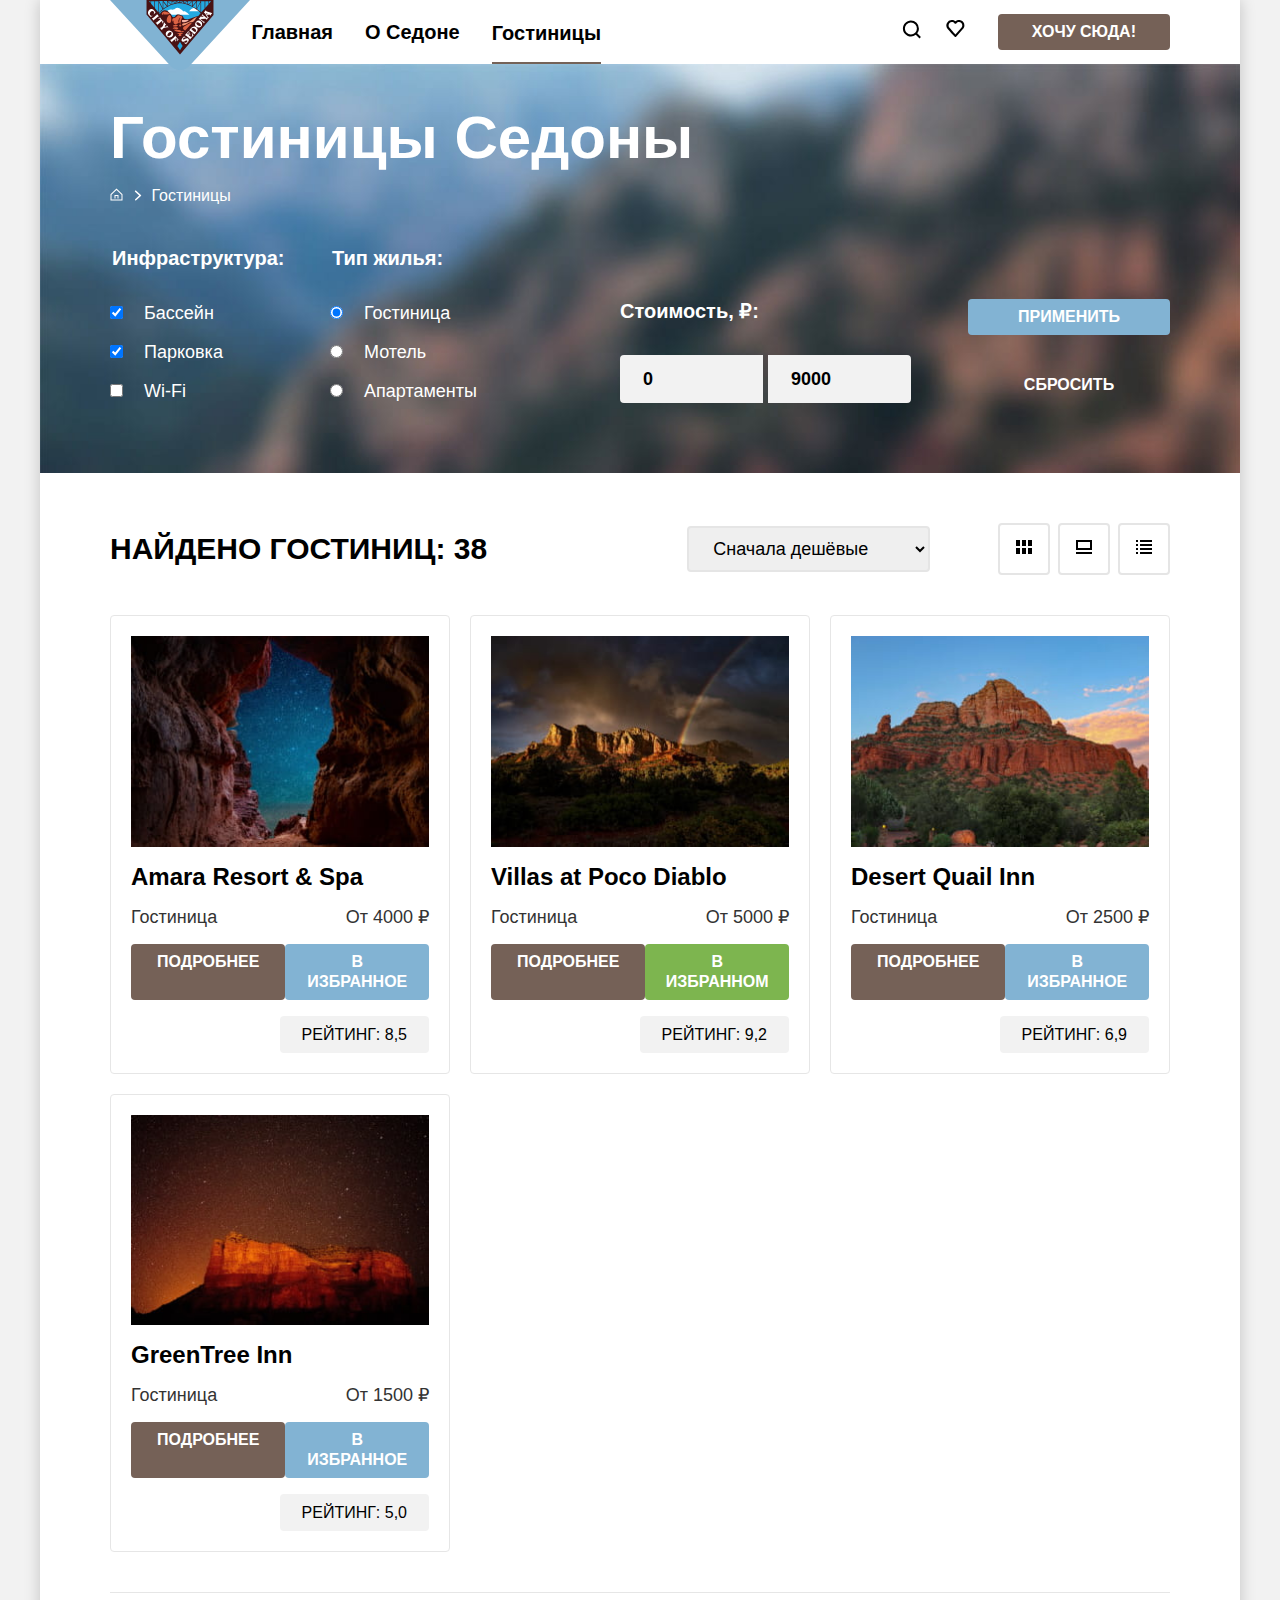
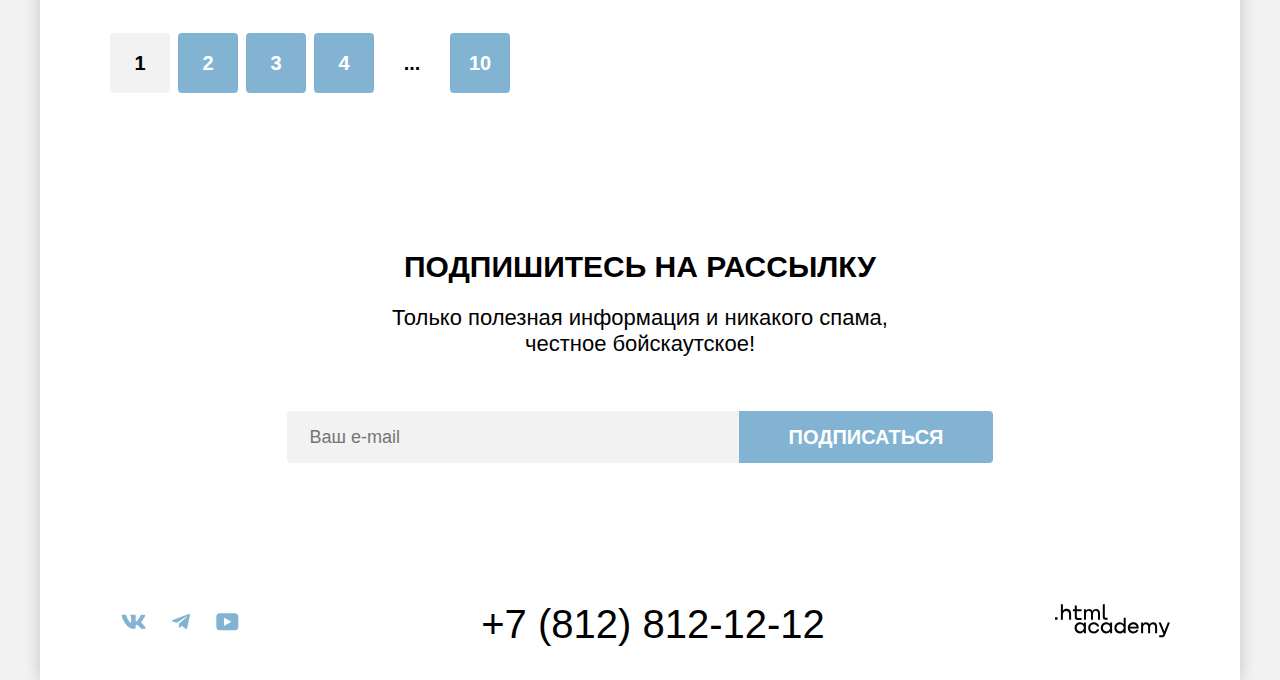
==== commit f9029834: "Добавляет некоторые стили в каталог" ====
--- a/catalog.html
+++ b/catalog.html
@@ -121,7 +121,7 @@
                   <input class="catalog-filter-price-input" value="9000" placeholder="до" type="text">
                 </div>
 
-                <div class="catalog-filter-price">
+                <div class="catalog-filter-buttons">
                   <button class="button button-filter button-submit-filter" type="submit">Применить</button>
                   <button class="button button-filter button-reset-filter" type="reset">Сбросить</button>
                 </div>
@@ -140,12 +140,21 @@
               <option value="popular">Сначала популярные</option>
             </select>
             <a class="button-view" href="#">
+              <svg aria-hidden="true" focusable="false" width="16" height="14" viewBox="0 0 16 14" fill="none" xmlns="http://www.w3.org/2000/svg">
+                <path d="M4 0H0v6h4V0ZM16 0h-4v6h4V0ZM10 0H6v6h4V0ZM4 8H0v6h4V8ZM16 8h-4v6h4V8ZM10 8H6v6h4V8Z" fill="#000"/>
+              </svg>
               <span class="visually-hidden">Показать таблицей</span>
             </a>
             <a class="button-view" href="#">
+              <svg aria-hidden="true" focusable="false" width="16" height="14" viewBox="0 0 16 14" fill="none" xmlns="http://www.w3.org/2000/svg">
+                <path d="M16 12H0v2h16v-2ZM14 2v6H2V2h12Zm2-2H0v10h16V0Z" fill="#000"/>
+              </svg>
               <span class="visually-hidden">Показать карточки</span>
             </a>
             <a class="button-view" href="#">
+              <svg aria-hidden="true" focusable="false" width="16" height="14" viewBox="0 0 16 14" fill="none" xmlns="http://www.w3.org/2000/svg">
+                <path d="M2 0H0v2h2V0ZM16 0H4v2h12V0ZM2 4H0v2h2V4ZM16 4H4v2h12V4ZM2 8H0v2h2V8ZM16 8H4v2h12V8ZM2 12H0v2h2v-2ZM16 12H4v2h12v-2Z" fill="#000"/>
+              </svg>
               <span class="visually-hidden">Показать списком</span>
             </a>
           </div>
@@ -171,7 +180,7 @@
                   <p class="hotel-card-rating four-stars">
                     <span class="visually-hidden">4 звезды</span>
                   </p>
-                  <button class="button hotel-card-rating-button" type="button">Рейтинг: 8,5</button>
+                  <button class="hotel-card-rating-button" type="button">Рейтинг: 8,5</button>
                 </div>
               </li>
               <li class="hotel-card">
@@ -191,7 +200,7 @@
                   <p class="hotel-card-rating four-stars">
                     <span class="visually-hidden">4 звезды</span>
                   </p>
-                  <button class="button hotel-card-rating-button" type="button">Рейтинг: 9,2</button>
+                  <button class="hotel-card-rating-button" type="button">Рейтинг: 9,2</button>
                 </div>
               </li>
               <li class="hotel-card">
@@ -211,7 +220,7 @@
                   <p class="hotel-card-rating three-stars">
                     <span class="visually-hidden">3 звезды</span>
                   </p>
-                  <button class="button hotel-card-rating-button" type="button">Рейтинг: 6,9</button>
+                  <button class="hotel-card-rating-button" type="button">Рейтинг: 6,9</button>
                 </div>
               </li>
               <li class="hotel-card">
@@ -231,7 +240,7 @@
                   <p class="hotel-card-rating two-stars">
                     <span class="visually-hidden">2 звезды</span>
                   </p>
-                  <button class="button hotel-card-rating-button" type="button">Рейтинг: 5,0</button>
+                  <button class="hotel-card-rating-button" type="button">Рейтинг: 5,0</button>
                 </div>
               </li>
             </ul>
--- a/styles/style.css
+++ b/styles/style.css
@@ -446,16 +446,16 @@
   font-size: 18px;
   line-height: 24px;
   width: 452px;
-  max-height: 52px;
-  padding: 14px 20px;
+  padding: 11px 20px;
   box-sizing: border-box;
-  border: none;
+  border: 3px solid #F2F2F2;
   border-radius: 4px 0 0 4px;
   background-color: #F2F2F2;
 }
 
 .subscribe-field:hover {
   background-color: #E6E6E6;
+  border: 3px solid #E6E6E6;
 }
 
 .subscribe-field:focus {
@@ -600,6 +600,10 @@
   text-decoration: none;
 }
 
+.breadcrumbs-link:active {
+  opacity: 0.3;
+}
+
 .breadcrumbs-link-current {
   padding-left: 17px;
   background: url("../images/catalog/arrow-right.svg") no-repeat left;
@@ -607,6 +611,7 @@
 
 .catalog-filter-form {
   display: flex;
+  flex-wrap: wrap;
 }
 
 .catalog-filter-column-1 {
@@ -660,11 +665,11 @@
   display: flex;
   justify-content: space-between;
   align-items: flex-end;
+  flex-wrap: wrap;
 }
 
 .catalog-filter-price {
-  display: flex;
-  flex-direction: column;
+  min-width: 291px;
 }
 
 .catalog-filter-price-input {
@@ -672,8 +677,32 @@
   font-weight: 700;
   font-size: 18px;
   line-height: 24px;
+  color: #000000;
   background-color: #F2F2F2;
-  color: #000000;
+  width: 143px;
+  padding: 9px 20px;
+  box-sizing: border-box;
+  border: 3px solid #F2F2F2;
+}
+
+.catalog-filter-price-input:hover {
+  background-color: #E6E6E6;
+  border-color: #E6E6E6;
+}
+
+.catalog-filter-price-input:focus {
+  background-color: #E6E6E6;
+  outline: none;
+  border: 3px solid #83B3D3;
+  border-radius: 4px 0 0 4px;
+}
+
+.catalog-filter-price-input:nth-of-type(1) {
+  border-radius: 4px 0 0 4px;
+}
+
+.catalog-filter-price-input:nth-of-type(2) {
+  border-radius: 0 4px 4px 0;
 }
 
 .catalog-filter-price-input::placeholder {
@@ -681,6 +710,11 @@
   line-height: 24px;
 }
 
+.catalog-filter-buttons {
+  display: flex;
+  flex-direction: column;
+}
+
 .button-filter {
   color: #FFFFFF;
   padding: 8px 50px;
@@ -731,6 +765,7 @@
 }
 
 .hotel-sort-text {
+  margin-right: 200px;
   margin-bottom: 0;
   font-weight: 700;
 }
@@ -739,6 +774,38 @@
   font-family: "PT Sans", sans-serif;
   font-size: 18px;
   line-height: 21px;
+  padding: 10px 20px;
+  border: 2px solid #E5E5E5;
+  border-radius: 4px;
+}
+
+.button-view {
+  min-height: 22px;
+  min-width: 16px;
+  padding: 13px 16px;
+  border: 2px solid #E5E5E5;
+  border-radius: 4px;
+}
+
+.button-view:hover {
+  border-color: #000000;
+}
+
+.button-view:focus, .button-view:focus-visible {
+  border-color: #68A2CA;
+  outline: none;
+}
+
+.button-view:active {
+  border-color: #000000;
+}
+
+.button-view:not(:last-of-type) {
+  margin-right: 8px;
+}
+
+.button-view:nth-of-type(1) {
+  margin-left: auto;
 }
 
 .hotel-variants {
@@ -769,7 +836,6 @@
   margin-right: 0;
 }
 
-
 .hotel-card:nth-child(n + 4) {
   margin-top: 20px;
 }
@@ -826,6 +892,18 @@
   padding: 8px 26px;
 }
 
+.hotel-card-button-by:hover {
+  background-color: #615048;
+}
+
+.hotel-card-button-by:focus {
+  background-color: #615048;
+}
+
+.hotel-card-button-by:active {
+  background-color: #756157;
+}
+
 .hotel-card-button-favorites {
   color: #FFFFFF;
   background-color: #82B3D3;
@@ -833,9 +911,33 @@
   margin-left: auto;
 }
 
+.hotel-card-button-favorites:hover {
+  background-color: #68A2CA;
+}
+
+.hotel-card-button-favorites:focus {
+  background-color: #68A2CA;
+}
+
+.hotel-card-button-favorites:active {
+  background-color: #82B3D3;
+}
+
 .hotel-card-button-active {
   padding: 8px 18px;
-  background-color: #7DB54F;;
+  background-color: #7DB54F;
+}
+
+.hotel-card-button-active:hover {
+  background-color: #6C9E42;
+}
+
+.hotel-card-button-active:focus {
+  background-color: #6C9E42;
+}
+
+.hotel-card-button-active:active {
+  background-color: #7DB54F;
 }
 
 .hotel-card-rating {
@@ -843,9 +945,15 @@
 }
 
 .hotel-card-rating-button {
+  display: inline-block;
+  font-family: "PT Sans", sans-serif;
   font-weight: 400;
+  font-size: 16px;
+  line-height: 20px;
+  text-transform: uppercase;
   background-color: #F2F2F2;
-
+  border: none;
+  border-radius: 4px;
   margin-left: auto;
   padding: 9px 22px 8px;
 }
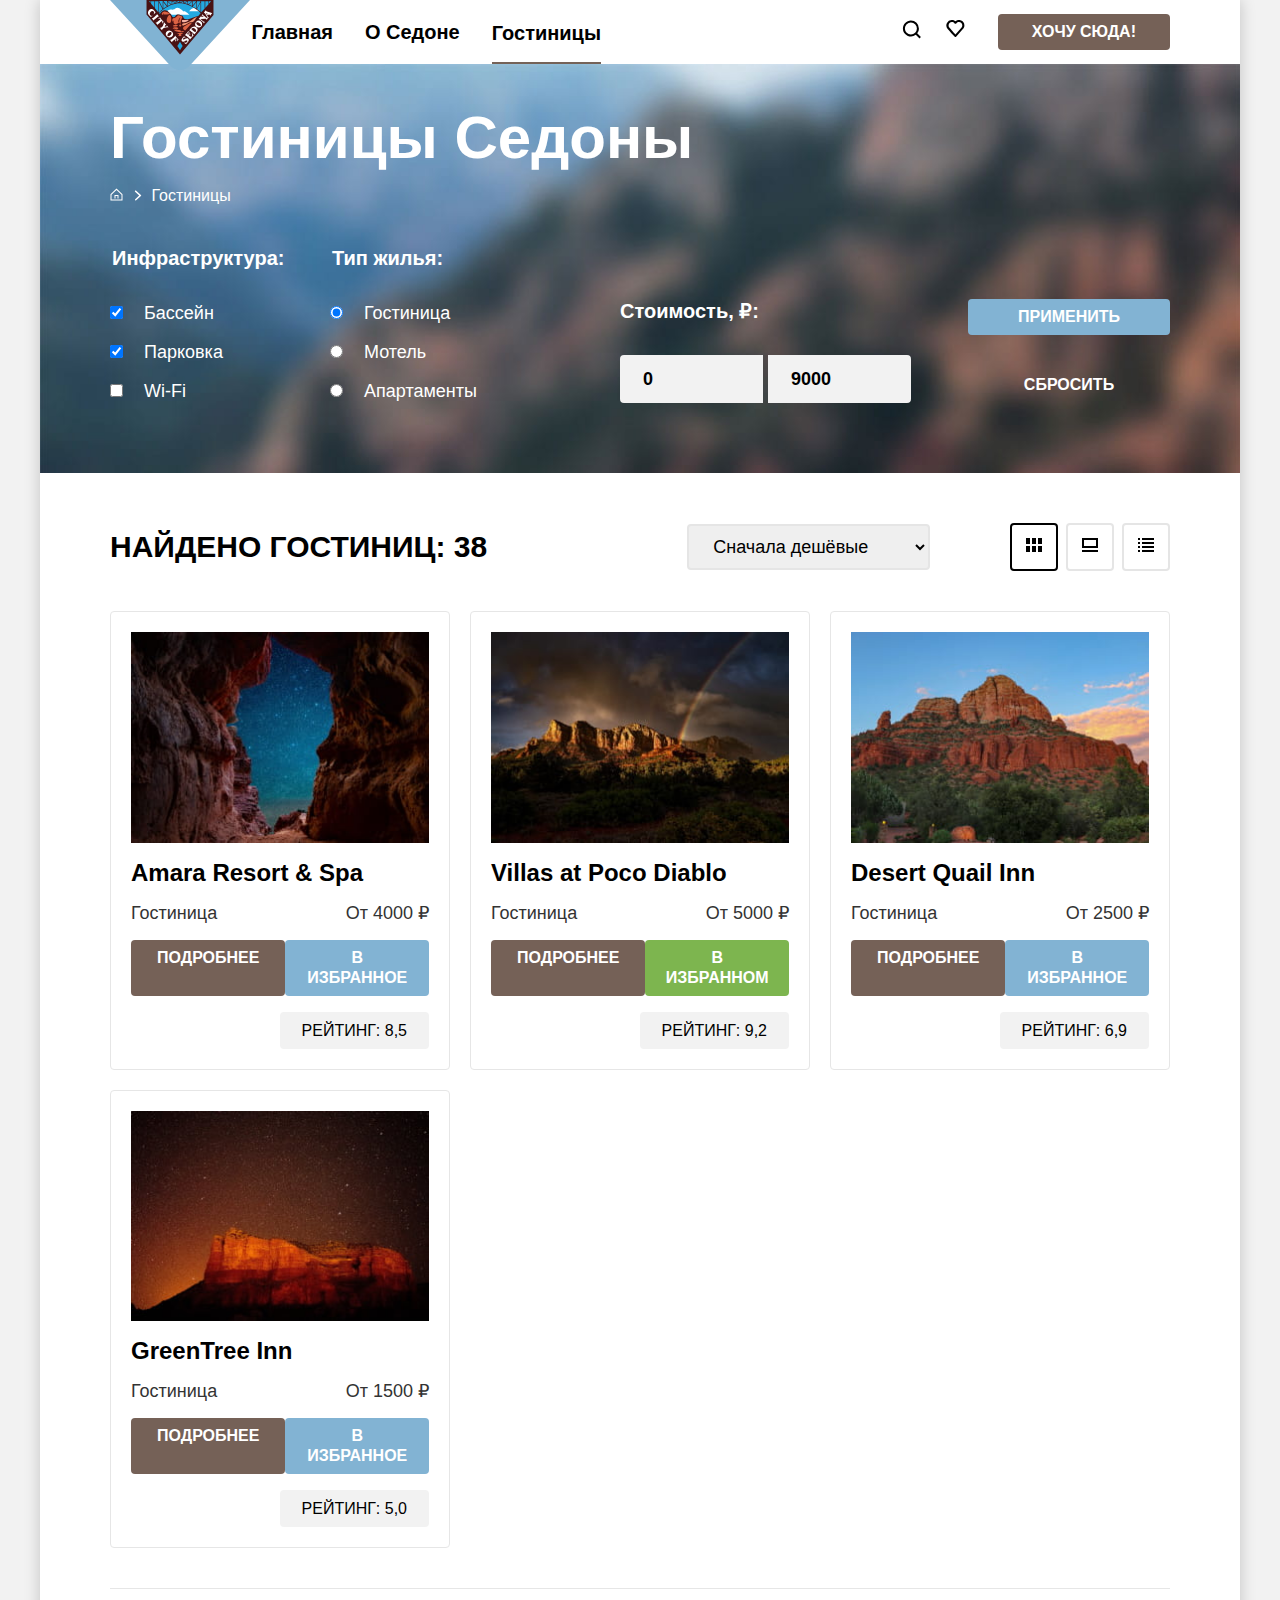
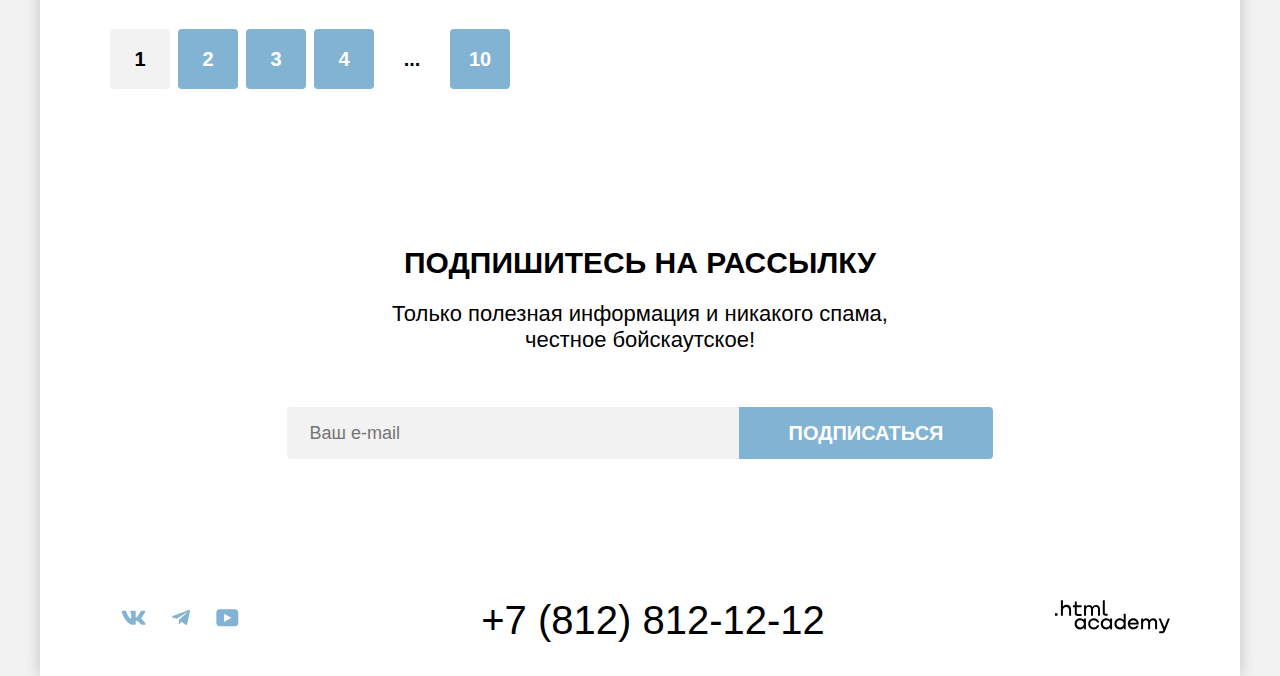
==== commit d483ac86: "Улучшает декорации" ====
--- a/catalog.html
+++ b/catalog.html
@@ -134,12 +134,12 @@
           <div class="container hotel-sort-container">
             <h2 class="visually-hidden">Гостиницы</h2>
             <p class="section-title hotel-sort-text">Найдено гостиниц: 38</p>
-            <select class="select-control" aria-label="Сортировка">
+            <select class="select-control sort-type" aria-label="Сортировка">
               <option value="cheap">Сначала дешёвые</option>
               <option value="expensive">Сначала дорогие</option>
               <option value="popular">Сначала популярные</option>
             </select>
-            <a class="button-view" href="#">
+            <a class="button-view button-view-current">
               <svg aria-hidden="true" focusable="false" width="16" height="14" viewBox="0 0 16 14" fill="none" xmlns="http://www.w3.org/2000/svg">
                 <path d="M4 0H0v6h4V0ZM16 0h-4v6h4V0ZM10 0H6v6h4V0ZM4 8H0v6h4V8ZM16 8h-4v6h4V8ZM10 8H6v6h4V8Z" fill="#000"/>
               </svg>
--- a/styles/style.css
+++ b/styles/style.css
@@ -779,10 +779,27 @@
   border-radius: 4px;
 }
 
+.select-control:hover {
+  border-color: #68A2CA;
+}
+
+.select-control:focus, .select-control:focus-visible {
+  border-color: #68A2CA;
+  outline: none;
+}
+
+.select-control:active {
+  border-color: #3F5E72;
+}
+
+.sort-type {
+  margin-right: auto;
+}
+
 .button-view {
   min-height: 22px;
   min-width: 16px;
-  padding: 13px 16px;
+  padding: 11px 14px;
   border: 2px solid #E5E5E5;
   border-radius: 4px;
 }
@@ -800,12 +817,12 @@
   border-color: #000000;
 }
 
+.button-view-current {
+  border-color: #000000;
+}
+
 .button-view:not(:last-of-type) {
   margin-right: 8px;
-}
-
-.button-view:nth-of-type(1) {
-  margin-left: auto;
 }
 
 .hotel-variants {
@@ -987,6 +1004,19 @@
   border-radius: 4px;
 }
 
+.pagination-link:hover:not(.pagination-link-current):not(.pagination-link-further) {
+  background-color: #68A2CA;
+}
+
+.pagination-link:focus:not(.pagination-link-current):not(.pagination-link-further) {
+  background-color: #68A2CA;
+}
+
+.pagination-link:active:not(.pagination-link-current):not(.pagination-link-further) {
+  background-color: #82B3D3;
+  color: rgba(255, 255, 255, 0.3);
+}
+
 .pagination-link-current {
   color: #000000;
   background-color: #F2F2F2;
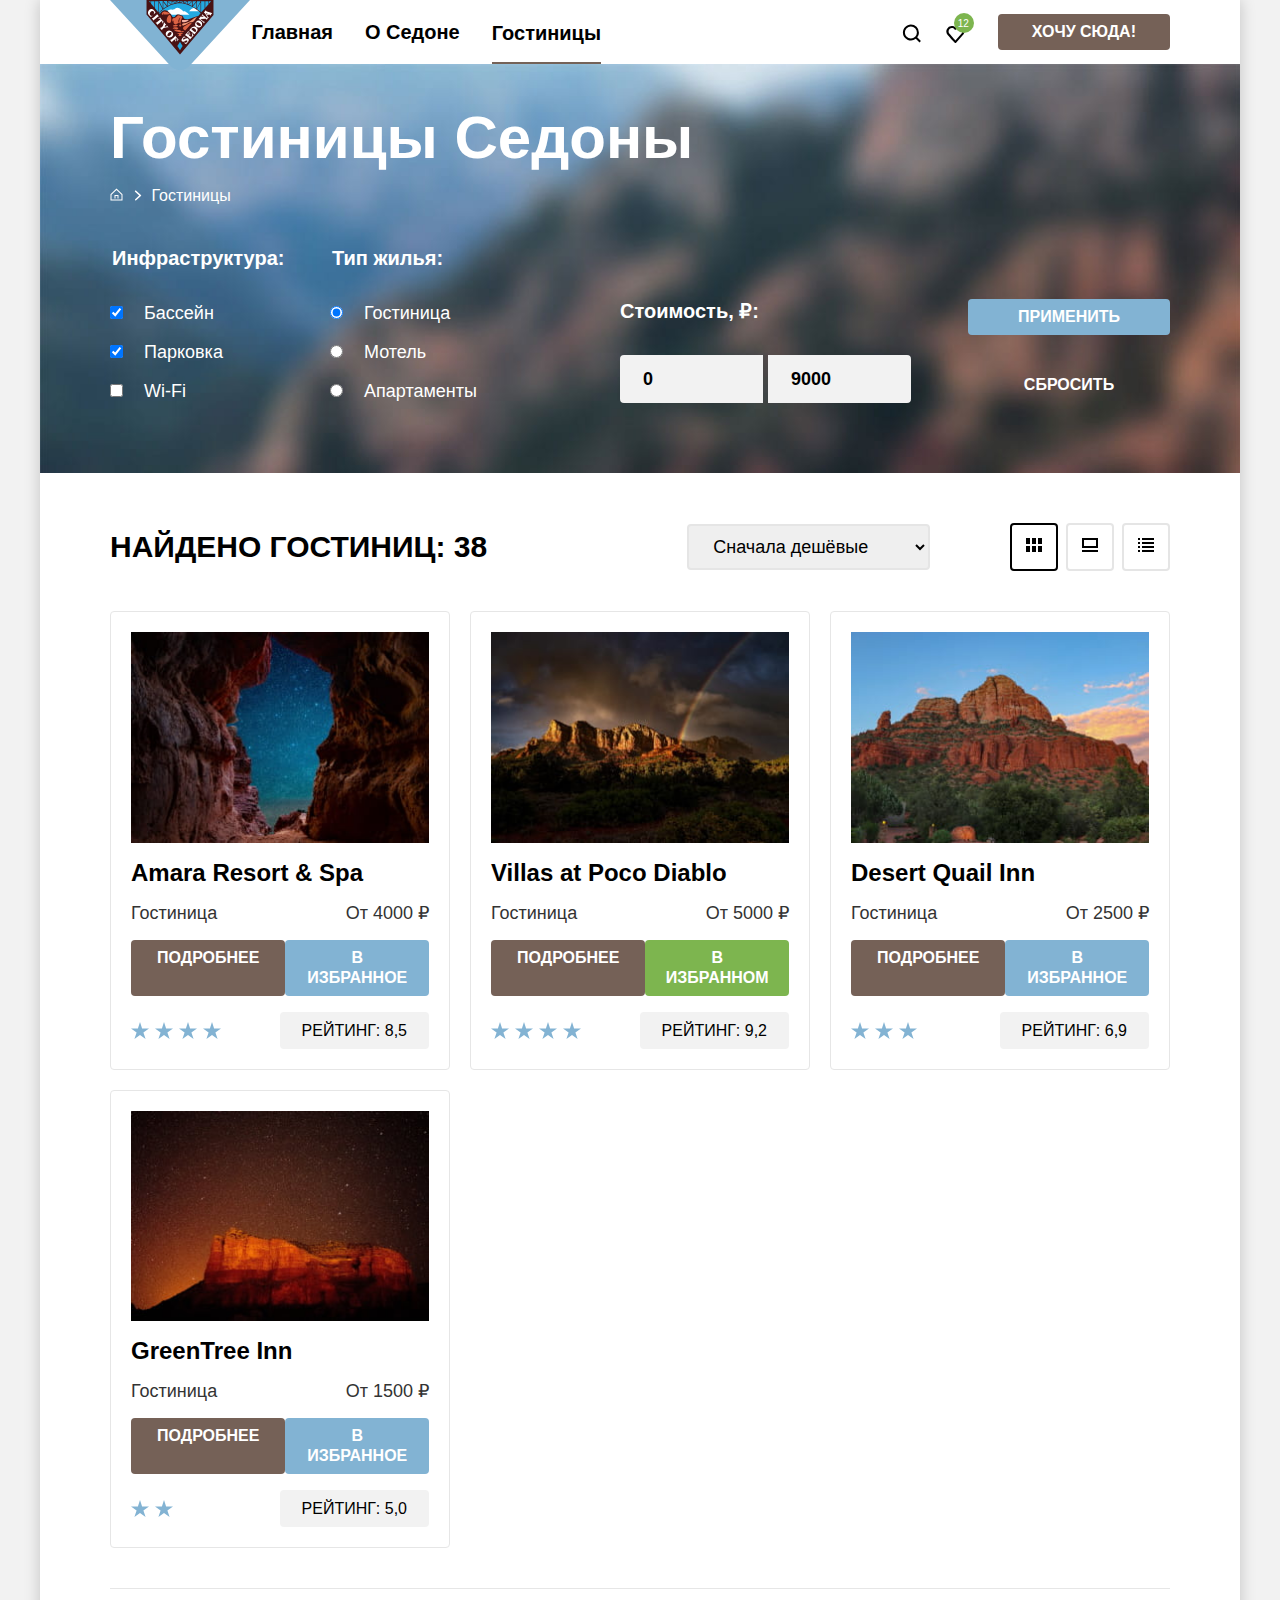
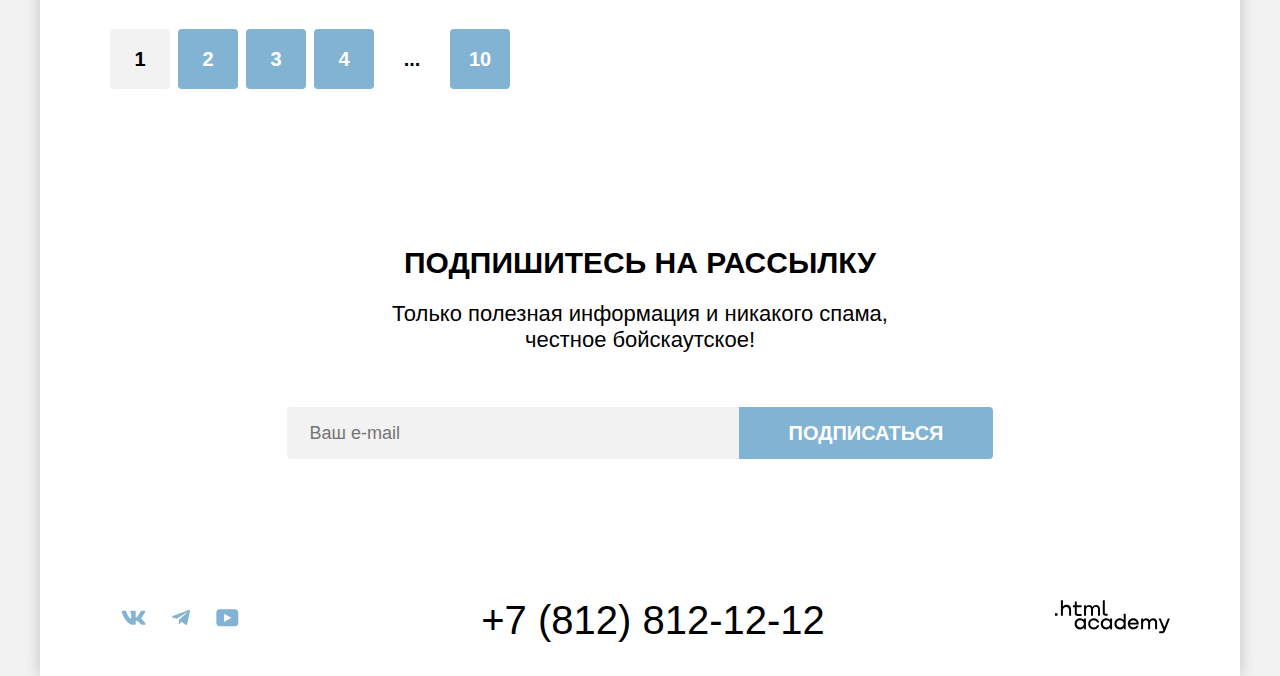
==== commit 8528b3d4: "Завершает стилизацию дек. эффектов" ====
--- a/catalog.html
+++ b/catalog.html
@@ -15,7 +15,7 @@
             </a>
             <ul class="menu navigation-list">
               <li class="navigation-item">
-                <a class="navigation-link" href="index.html"><span>Главная</span></a>
+                <a class="navigation-link" href="index.html">Главная</a>
               </li>
               <li class="navigation-item">
                 <a class="navigation-link" href="#"><span>О Седоне</span></a>
@@ -30,7 +30,7 @@
             <li class="menu-user-item menu-user-item-search">
               <a class="menu-user-button menu-user-button-search" href="#">
                 <svg aria-hidden="true" focusable="false" width="19" height="19" viewBox="0 0 19 19" fill="none" xmlns="http://www.w3.org/2000/svg">
-                  <path class="menu-user-icon" d="m18.9 17-3.7-3.67c1-1.3 1.7-2.98 1.7-4.87A8 8 0 0 0 8.9.5C4.5.5.9 4.18.9 8.56a8 8 0 0 0 12.9 6.26l3.7 3.68 1.4-1.5Zm-10-2.48a6 6 0 0 1-6-5.96 6 6 0 0 1 12 0 6 6 0 0 1-6 5.96Z" fill="#000"/>
+                  <path class="menu-button-icon" d="m18.9 17-3.7-3.67c1-1.3 1.7-2.98 1.7-4.87A8 8 0 0 0 8.9.5C4.5.5.9 4.18.9 8.56a8 8 0 0 0 12.9 6.26l3.7 3.68 1.4-1.5Zm-10-2.48a6 6 0 0 1-6-5.96 6 6 0 0 1 12 0 6 6 0 0 1-6 5.96Z" fill="#000"/>
                 </svg>
                 <span class="visually-hidden">Поиск</span>
               </a>
@@ -38,7 +38,7 @@
             <li class="menu-user-item menu-user-item-favorites">
               <a class="menu-user-button menu-user-button-favorites" href="#">
                 <svg aria-hidden="true" focusable="false" width="19" height="17" viewBox="0 0 19 17" fill="none" xmlns="http://www.w3.org/2000/svg">
-                  <path class="menu-user-icon" d="M9.3 17a.9.9 0 0 1-.8-.4c-5.4-6.1-6.7-7.5-7-7.9A5.4 5.4 0 0 1 5.9 0c1.3 0 2.5.5 3.5 1.3a5.46 5.46 0 0 1 9 4.1c0 1.3-.5 2.5-1.3 3.4l-7 7.9c-.2.2-.4.3-.8.3Zm-6-9.5c.3.4 3.5 4 6.1 6.9l6.2-7c.5-.5.7-1.2.7-2 0-1.8-1.5-3.3-3.3-3.3-1 0-2 .5-2.7 1.3-.3.3-.6.4-.9.4-.3 0-.6-.2-.8-.4-.7-.8-1.7-1.3-2.7-1.3-1.8 0-3.3 1.5-3.3 3.3-.1.9.3 1.6.7 2.1-.1 0-.1 0 0 0Z" fill="#000"/>
+                  <path class="menu-button-icon" d="M9.3 17a.9.9 0 0 1-.8-.4c-5.4-6.1-6.7-7.5-7-7.9A5.4 5.4 0 0 1 5.9 0c1.3 0 2.5.5 3.5 1.3a5.46 5.46 0 0 1 9 4.1c0 1.3-.5 2.5-1.3 3.4l-7 7.9c-.2.2-.4.3-.8.3Zm-6-9.5c.3.4 3.5 4 6.1 6.9l6.2-7c.5-.5.7-1.2.7-2 0-1.8-1.5-3.3-3.3-3.3-1 0-2 .5-2.7 1.3-.3.3-.6.4-.9.4-.3 0-.6-.2-.8-.4-.7-.8-1.7-1.3-2.7-1.3-1.8 0-3.3 1.5-3.3 3.3-.1.9.3 1.6.7 2.1-.1 0-.1 0 0 0Z" fill="#000"/>
                 </svg>
                 <span class="visually-hidden">Избранное</span>
               </a>
@@ -55,13 +55,13 @@
           <div class="container">
             <h1 class="main-inner-title">Гостиницы Седоны</h1>
             <p class="catalog-breadcrumbs">
-              <a class="breadcrumbs-link" href="index.html">
+              <a class="breadcrumbs-link breadcrumbs-link-home" href="index.html">
                 <svg aria-hidden="true" focusable="false" width="13" height="13" viewBox="0 0 13 13" fill="none" xmlns="http://www.w3.org/2000/svg">
                   <path d="m6.5.5-6 5.8v6.2h12V6.3L6.5.5Zm5 11h-10V6.7l5-4.8 5 4.8v4.8Z" fill="#fff"/><path d="M4.5 10.5h1V8h2v2.5h1V7h-4v3.5Z" fill="#fff"/>
                 </svg>
                 <span class="visually-hidden">Главная</span>
               </a>
-              <a class="breadcrumbs-link-current">Гостиницы</a>
+              <a class="breadcrumbs-link" href="catalog.html">Гостиницы</a>
             </p>
             <form class="catalog-filter-form" action="https://echo.htmlacademy.ru/" method="get">
               <div class="catalog-filter-column-1">
@@ -177,7 +177,19 @@
                   <button class="button hotel-card-button-favorites" type="button">В избранное</button>
                 </p>
                 <div class="hotel-card-row">
-                  <p class="hotel-card-rating four-stars">
+                  <p class="hotel-card-rating">
+                    <svg class="card-rating-icon" aria-hidden="true" focusable="false" width="18" height="17" viewBox="0 0 18 17" fill="none" xmlns="http://www.w3.org/2000/svg">
+                      <path d="m9 0 2.1 6.5H18l-5.6 4 2.2 6.5L9 13l-5.6 4 2.2-6.5-5.6-4h6.9L9 0Z" fill="#83B3D3"/>
+                    </svg>
+                    <svg class="card-rating-icon" aria-hidden="true" focusable="false" width="18" height="17" viewBox="0 0 18 17" fill="none" xmlns="http://www.w3.org/2000/svg">
+                      <path d="m9 0 2.1 6.5H18l-5.6 4 2.2 6.5L9 13l-5.6 4 2.2-6.5-5.6-4h6.9L9 0Z" fill="#83B3D3"/>
+                    </svg>
+                    <svg class="card-rating-icon" aria-hidden="true" focusable="false" width="18" height="17" viewBox="0 0 18 17" fill="none" xmlns="http://www.w3.org/2000/svg">
+                      <path d="m9 0 2.1 6.5H18l-5.6 4 2.2 6.5L9 13l-5.6 4 2.2-6.5-5.6-4h6.9L9 0Z" fill="#83B3D3"/>
+                    </svg>
+                    <svg class="card-rating-icon" aria-hidden="true" focusable="false" width="18" height="17" viewBox="0 0 18 17" fill="none" xmlns="http://www.w3.org/2000/svg">
+                      <path d="m9 0 2.1 6.5H18l-5.6 4 2.2 6.5L9 13l-5.6 4 2.2-6.5-5.6-4h6.9L9 0Z" fill="#83B3D3"/>
+                    </svg>
                     <span class="visually-hidden">4 звезды</span>
                   </p>
                   <button class="hotel-card-rating-button" type="button">Рейтинг: 8,5</button>
@@ -197,7 +209,19 @@
                   <button class="button hotel-card-button-favorites hotel-card-button-active" type="button">В избранном</button>
                 </p>
                 <div class="hotel-card-row">
-                  <p class="hotel-card-rating four-stars">
+                  <p class="hotel-card-rating">
+                    <svg class="card-rating-icon" aria-hidden="true" focusable="false" width="18" height="17" viewBox="0 0 18 17" fill="none" xmlns="http://www.w3.org/2000/svg">
+                      <path d="m9 0 2.1 6.5H18l-5.6 4 2.2 6.5L9 13l-5.6 4 2.2-6.5-5.6-4h6.9L9 0Z" fill="#83B3D3"/>
+                    </svg>
+                    <svg class="card-rating-icon" aria-hidden="true" focusable="false" width="18" height="17" viewBox="0 0 18 17" fill="none" xmlns="http://www.w3.org/2000/svg">
+                      <path d="m9 0 2.1 6.5H18l-5.6 4 2.2 6.5L9 13l-5.6 4 2.2-6.5-5.6-4h6.9L9 0Z" fill="#83B3D3"/>
+                    </svg>
+                    <svg class="card-rating-icon" aria-hidden="true" focusable="false" width="18" height="17" viewBox="0 0 18 17" fill="none" xmlns="http://www.w3.org/2000/svg">
+                      <path d="m9 0 2.1 6.5H18l-5.6 4 2.2 6.5L9 13l-5.6 4 2.2-6.5-5.6-4h6.9L9 0Z" fill="#83B3D3"/>
+                    </svg>
+                    <svg class="card-rating-icon" aria-hidden="true" focusable="false" width="18" height="17" viewBox="0 0 18 17" fill="none" xmlns="http://www.w3.org/2000/svg">
+                      <path d="m9 0 2.1 6.5H18l-5.6 4 2.2 6.5L9 13l-5.6 4 2.2-6.5-5.6-4h6.9L9 0Z" fill="#83B3D3"/>
+                    </svg>
                     <span class="visually-hidden">4 звезды</span>
                   </p>
                   <button class="hotel-card-rating-button" type="button">Рейтинг: 9,2</button>
@@ -217,7 +241,16 @@
                   <button class="button hotel-card-button-favorites" type="button">В избранное</button>
                 </p>
                 <div class="hotel-card-row">
-                  <p class="hotel-card-rating three-stars">
+                  <p class="hotel-card-rating">
+                    <svg class="card-rating-icon" aria-hidden="true" focusable="false" width="18" height="17" viewBox="0 0 18 17" fill="none" xmlns="http://www.w3.org/2000/svg">
+                      <path d="m9 0 2.1 6.5H18l-5.6 4 2.2 6.5L9 13l-5.6 4 2.2-6.5-5.6-4h6.9L9 0Z" fill="#83B3D3"/>
+                    </svg>
+                    <svg class="card-rating-icon" aria-hidden="true" focusable="false" width="18" height="17" viewBox="0 0 18 17" fill="none" xmlns="http://www.w3.org/2000/svg">
+                      <path d="m9 0 2.1 6.5H18l-5.6 4 2.2 6.5L9 13l-5.6 4 2.2-6.5-5.6-4h6.9L9 0Z" fill="#83B3D3"/>
+                    </svg>
+                    <svg class="card-rating-icon" aria-hidden="true" focusable="false" width="18" height="17" viewBox="0 0 18 17" fill="none" xmlns="http://www.w3.org/2000/svg">
+                      <path d="m9 0 2.1 6.5H18l-5.6 4 2.2 6.5L9 13l-5.6 4 2.2-6.5-5.6-4h6.9L9 0Z" fill="#83B3D3"/>
+                    </svg>
                     <span class="visually-hidden">3 звезды</span>
                   </p>
                   <button class="hotel-card-rating-button" type="button">Рейтинг: 6,9</button>
@@ -237,7 +270,13 @@
                   <button class="button hotel-card-button-favorites" type="button">В избранное</button>
                 </p>
                 <div class="hotel-card-row">
-                  <p class="hotel-card-rating two-stars">
+                  <p class="hotel-card-rating">
+                    <svg class="card-rating-icon" aria-hidden="true" focusable="false" width="18" height="17" viewBox="0 0 18 17" fill="none" xmlns="http://www.w3.org/2000/svg">
+                      <path d="m9 0 2.1 6.5H18l-5.6 4 2.2 6.5L9 13l-5.6 4 2.2-6.5-5.6-4h6.9L9 0Z" fill="#83B3D3"/>
+                    </svg>
+                    <svg class="card-rating-icon" aria-hidden="true" focusable="false" width="18" height="17" viewBox="0 0 18 17" fill="none" xmlns="http://www.w3.org/2000/svg">
+                      <path d="m9 0 2.1 6.5H18l-5.6 4 2.2 6.5L9 13l-5.6 4 2.2-6.5-5.6-4h6.9L9 0Z" fill="#83B3D3"/>
+                    </svg>
                     <span class="visually-hidden">2 звезды</span>
                   </p>
                   <button class="hotel-card-rating-button" type="button">Рейтинг: 5,0</button>
--- a/styles/style.css
+++ b/styles/style.css
@@ -74,6 +74,10 @@
   color: rgba(255, 255, 255, 0.3);
 }
 
+.button:disabled {
+  background-color: #E5E5E5;
+}
+
 .section-title {
   margin: 0 0 20px 0;
   font-size: 30px;
@@ -176,24 +180,45 @@
 }
 
 .menu-user-button {
-  min-width: 20px;
-  min-height: 24px;
-  padding: 20px 12px;
-}
-
-.menu-suer-icon {
+  display: block;
+  width: 20px;
+  height: 20px;
+  padding: 22px 12px;
+}
+
+.menu-user-button-favorites {
+  position: relative;
+}
+
+.menu-user-button-favorites::after {
+  content: '12';
+  font-family: 'PT Sans', sans-serif;
+  font-size: 10px;
+  color: #FFFFFF;
+  position: absolute;
+  left: 20px;
+  top: 13px;
+  width: 20px;
+  height: 20px;
+  box-sizing: border-box;
+  padding-left: 4px;
+  background-color: #7DB54F;
+  border-radius: 50%;
+}
+
+.menu-user-button svg {
   vertical-align: bottom;
 }
 
-.menu-user-button:hover .menu-user-icon {
+.menu-user-button:hover .menu-button-icon {
   fill: #756157;
 }
 
-.menu-user-button:focus .menu-user-icon {
+.menu-user-button:focus .menu-button-icon {
   fill: #756157;
 }
 
-.menu-user-button:active .menu-user-icon {
+.menu-user-button:active .menu-button-icon {
   fill: rgba(117, 97, 87, 0.3);
 }
 
@@ -596,17 +621,26 @@
 }
 
 .breadcrumbs-link {
-  margin-right: 7px;
   text-decoration: none;
+  color: #FFFFFF;
+}
+
+.breadcrumbs-link:hover {
+  opacity: 0.6;
 }
 
 .breadcrumbs-link:active {
   opacity: 0.3;
 }
 
-.breadcrumbs-link-current {
+.breadcrumbs-link:not(:first-of-type) {
   padding-left: 17px;
   background: url("../images/catalog/arrow-right.svg") no-repeat left;
+}
+.breadcrumbs-link-home {
+  display: inline-block;
+  min-width: 13px;
+  margin-right: 7px;
 }
 
 .catalog-filter-form {
@@ -754,6 +788,11 @@
   outline: none;
 }
 
+.button-reset-filter:disabled {
+  opacity: 0.1;
+  background-color: transparent;
+}
+
 .hotel-sort {
   padding-top: 50px;
   margin-bottom: 40px;
@@ -790,6 +829,11 @@
 
 .select-control:active {
   border-color: #3F5E72;
+}
+
+.select-control:disabled {
+  color: rgba(0, 0, 0, 0.3);
+  border: 2px solid rgba(0, 0, 0, 0.3);
 }
 
 .sort-type {
@@ -884,6 +928,15 @@
 
 .hotel-card-row:last-child {
   margin-bottom: 0;
+}
+
+.hotel-card-rating {
+  display: flex;
+  align-items: center;
+}
+
+.card-rating-icon {
+  margin-right: 6px;
 }
 
 .hotel-card-info {
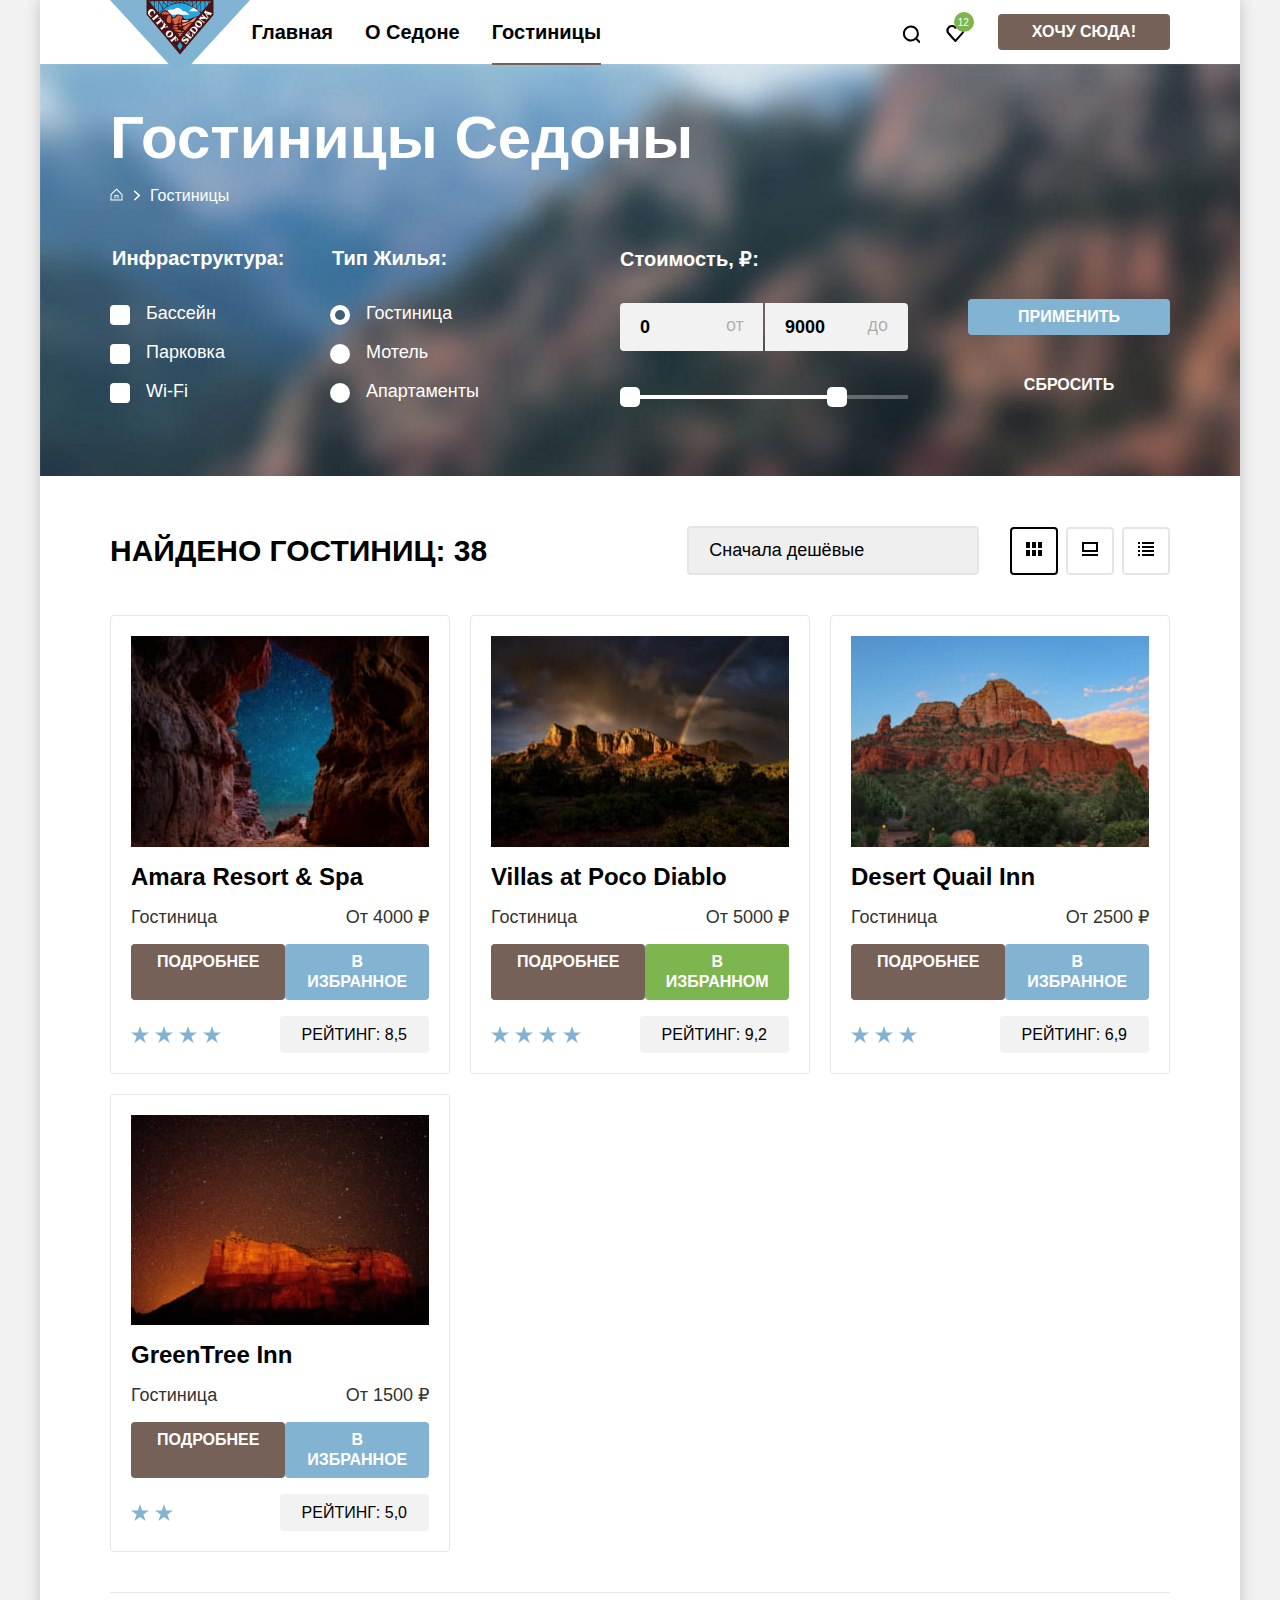
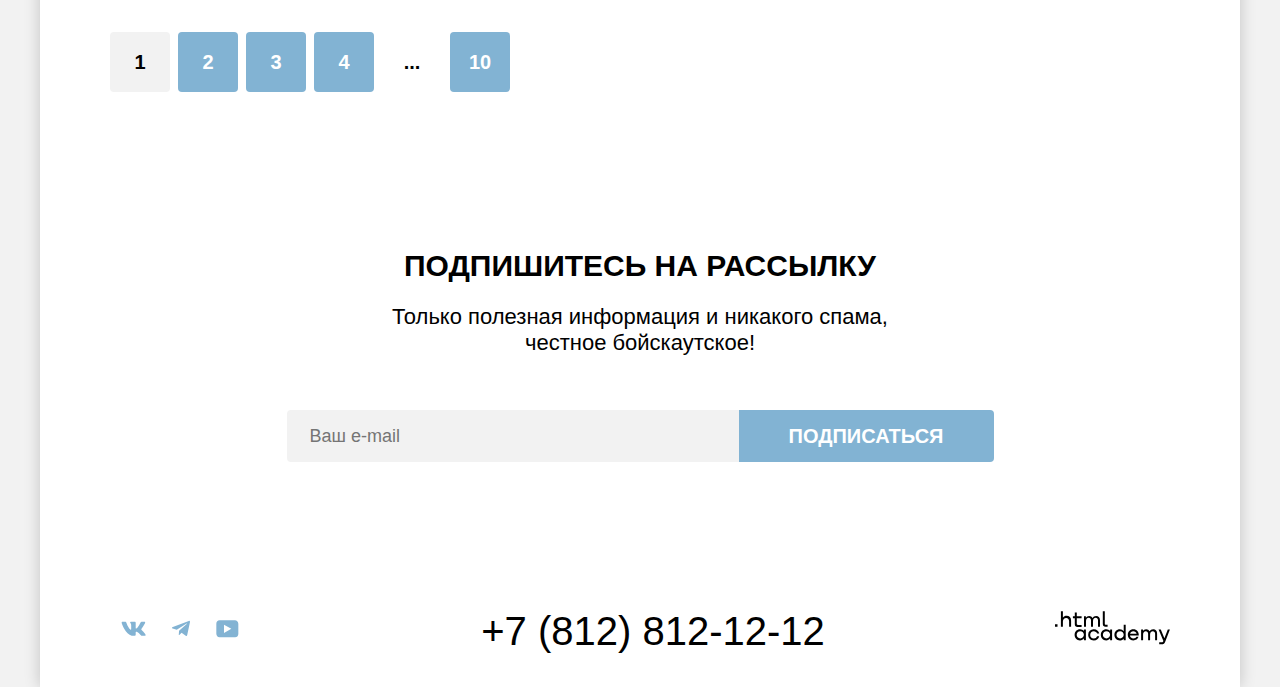
==== commit ed36fc90: "Завершает вёрстку" ====
--- a/catalog.html
+++ b/catalog.html
@@ -4,6 +4,7 @@
     <meta charset="utf-8">
     <title>Каталог</title>
     <link rel="stylesheet" href="styles/style.css">
+    <link rel="icon" href="favicon.ico">
   </head>
   <body>
     <div class="wrapper">
@@ -29,7 +30,7 @@
           <ul class="menu menu-user">
             <li class="menu-user-item menu-user-item-search">
               <a class="menu-user-button menu-user-button-search" href="#">
-                <svg aria-hidden="true" focusable="false" width="19" height="19" viewBox="0 0 19 19" fill="none" xmlns="http://www.w3.org/2000/svg">
+                <svg aria-hidden="true" focusable="false" width="18" height="18" viewBox="0 0 18 18" fill="none" xmlns="http://www.w3.org/2000/svg">
                   <path class="menu-button-icon" d="m18.9 17-3.7-3.67c1-1.3 1.7-2.98 1.7-4.87A8 8 0 0 0 8.9.5C4.5.5.9 4.18.9 8.56a8 8 0 0 0 12.9 6.26l3.7 3.68 1.4-1.5Zm-10-2.48a6 6 0 0 1-6-5.96 6 6 0 0 1 12 0 6 6 0 0 1-6 5.96Z" fill="#000"/>
                 </svg>
                 <span class="visually-hidden">Поиск</span>
@@ -37,7 +38,7 @@
             </li>
             <li class="menu-user-item menu-user-item-favorites">
               <a class="menu-user-button menu-user-button-favorites" href="#">
-                <svg aria-hidden="true" focusable="false" width="19" height="17" viewBox="0 0 19 17" fill="none" xmlns="http://www.w3.org/2000/svg">
+                <svg aria-hidden="true" focusable="false" width="18" height="17" viewBox="0 0 18 17" fill="none" xmlns="http://www.w3.org/2000/svg">
                   <path class="menu-button-icon" d="M9.3 17a.9.9 0 0 1-.8-.4c-5.4-6.1-6.7-7.5-7-7.9A5.4 5.4 0 0 1 5.9 0c1.3 0 2.5.5 3.5 1.3a5.46 5.46 0 0 1 9 4.1c0 1.3-.5 2.5-1.3 3.4l-7 7.9c-.2.2-.4.3-.8.3Zm-6-9.5c.3.4 3.5 4 6.1 6.9l6.2-7c.5-.5.7-1.2.7-2 0-1.8-1.5-3.3-3.3-3.3-1 0-2 .5-2.7 1.3-.3.3-.6.4-.9.4-.3 0-.6-.2-.8-.4-.7-.8-1.7-1.3-2.7-1.3-1.8 0-3.3 1.5-3.3 3.3-.1.9.3 1.6.7 2.1-.1 0-.1 0 0 0Z" fill="#000"/>
                 </svg>
                 <span class="visually-hidden">Избранное</span>
@@ -54,36 +55,43 @@
         <section class="catalog-filter">
           <div class="container">
             <h1 class="main-inner-title">Гостиницы Седоны</h1>
-            <p class="catalog-breadcrumbs">
-              <a class="breadcrumbs-link breadcrumbs-link-home" href="index.html">
-                <svg aria-hidden="true" focusable="false" width="13" height="13" viewBox="0 0 13 13" fill="none" xmlns="http://www.w3.org/2000/svg">
-                  <path d="m6.5.5-6 5.8v6.2h12V6.3L6.5.5Zm5 11h-10V6.7l5-4.8 5 4.8v4.8Z" fill="#fff"/><path d="M4.5 10.5h1V8h2v2.5h1V7h-4v3.5Z" fill="#fff"/>
-                </svg>
-                <span class="visually-hidden">Главная</span>
-              </a>
-              <a class="breadcrumbs-link" href="catalog.html">Гостиницы</a>
-            </p>
+            <ol class="catalog-breadcrumbs">
+              <li class="breadcrumbs-item">
+                <a class="breadcrumbs-link breadcrumbs-link-home" href="index.html">
+                  <svg aria-hidden="true" focusable="false" width="13" height="13" viewBox="0 0 13 13" fill="none" xmlns="http://www.w3.org/2000/svg">
+                    <path d="m6.5.5-6 5.8v6.2h12V6.3L6.5.5Zm5 11h-10V6.7l5-4.8 5 4.8v4.8Z" fill="#fff"/><path d="M4.5 10.5h1V8h2v2.5h1V7h-4v3.5Z" fill="#fff"/>
+                  </svg>
+                  <span class="visually-hidden">Главная</span>
+                </a>
+              </li>
+              <li class="breadcrumbs-item">
+                <a class="breadcrumbs-link" href="catalog.html">Гостиницы</a>
+              </li>
+            </ol>
             <form class="catalog-filter-form" action="https://echo.htmlacademy.ru/" method="get">
               <div class="catalog-filter-column-1">
                 <fieldset class="catalog-filter-group">
                   <legend class="catalog-filter-title">Инфраструктура:</legend>
                   <ul class="catalog-filter-list">
                     <li class="catalog-filter-item">
-                      <label class="catalog-filter-control">
-                        <input class="catalog-filter-control-input" type="checkbox" name="infrastructure" value="pool" checked>
-                        Бассейн
-                      </label>
-                    </li>
-                    <li class="catalog-filter-item">
-                      <label class="catalog-filter-control">
-                        <input class="catalog-filter-control-input" type="checkbox" name="infrastructure" value="parking" checked>
-                        Парковка
-                      </label>
-                    </li>
-                    <li class="catalog-filter-item">
-                      <label class="catalog-filter-control">
-                        <input class="catalog-filter-control-input" type="checkbox" name="infrastructure" value="wi-fi">
-                        Wi-Fi
+                      <label class="filter-control">
+                        <input class="filter-control-input visually-hidden" type="checkbox" name="infrastructure" value="pool" checked>
+                        <span class="filter-control-mark"></span>
+                        <span class="filter-control-label">Бассейн</span>
+                      </label>
+                    </li>
+                    <li class="catalog-filter-item">
+                      <label class="filter-control">
+                        <input class="filter-control-input visually-hidden" type="checkbox" name="infrastructure" value="parking" checked>
+                        <span class="filter-control-mark"></span>
+                        <span class="filter-control-label">Парковка</span>
+                      </label>
+                    </li>
+                    <li class="catalog-filter-item">
+                      <label class="filter-control">
+                        <input class="filter-control-input visually-hidden" type="checkbox" name="infrastructure" value="wi-fi">
+                        <span class="filter-control-mark"></span>
+                        <span class="filter-control-label">Wi-Fi</span>
                       </label>
                     </li>
                   </ul>
@@ -93,21 +101,24 @@
                   <legend class="catalog-filter-title">Тип жилья:</legend>
                   <ul class="catalog-filter-list">
                     <li class="catalog-filter-item">
-                      <label class="catalog-filter-control">
-                        <input class="catalog-filter-control-input" type="radio" name="hotel-type" value="hotel" checked>
-                        Гостиница
-                      </label>
-                    </li>
-                    <li class="catalog-filter-item">
-                      <label class="catalog-filter-control">
-                        <input class="catalog-filter-control-input" type="radio" name="hotel-type" value="motel">
-                        Мотель
-                      </label>
-                    </li>
-                    <li class="catalog-filter-item">
-                      <label class="catalog-filter-control">
-                        <input class="catalog-filter-control-input" type="radio" name="hotel-type" value="apartments">
-                        Апартаменты
+                      <label class="filter-control">
+                        <input class="filter-control-input visually-hidden" type="radio" name="hotel-type" value="hotel" checked>
+                        <span class="filter-control-mark"></span>
+                        <span class="filter-control-label">Гостиница</span>
+                      </label>
+                    </li>
+                    <li class="catalog-filter-item">
+                      <label class="filter-control">
+                        <input class="filter-control-input visually-hidden" type="radio" name="hotel-type" value="motel">
+                        <span class="filter-control-mark"></span>
+                        <span class="filter-control-label">Мотель</span>
+                      </label>
+                    </li>
+                    <li class="catalog-filter-item">
+                      <label class="filter-control">
+                        <input class="filter-control-input visually-hidden" type="radio" name="hotel-type" value="apartments">
+                        <span class="filter-control-mark"></span>
+                        <span class="filter-control-label">Апартаменты</span>
                       </label>
                     </li>
                   </ul>
@@ -117,8 +128,24 @@
               <div class="catalog-filter-column-2">
                 <div class="catalog-filter-price">
                   <p class="catalog-filter-title">Стоимость, ₽:</p>
-                  <input class="catalog-filter-price-input" value="0" placeholder="от" type="text">
-                  <input class="catalog-filter-price-input" value="9000" placeholder="до" type="text">
+
+                  <div class="price-wrapper-inputs">
+                    <label class="min-price-label" for="min-price">от</label>
+                    <input class="filter-price-input min-price-input" id="min-price" name="price" value="0" type="number">
+                    <label class="max-price-label" for="max-price">до</label>
+                    <input class="filter-price-input max-price-input" id="max-price" name="price" value="9000" type="number">
+                  </div>
+
+                  <div class="range-scale">
+                    <div class="range-bar">
+                      <button class="range-toggle toggle-min">
+                        <span class="visually-hidden">Изменить минимальную цену.</span>
+                      </button>
+                      <button class="range-toggle toggle-max">
+                        <span class="visually-hidden">Изменить максимальную цену.</span>
+                      </button>
+                    </div>
+                  </div>
                 </div>
 
                 <div class="catalog-filter-buttons">
@@ -134,11 +161,13 @@
           <div class="container hotel-sort-container">
             <h2 class="visually-hidden">Гостиницы</h2>
             <p class="section-title hotel-sort-text">Найдено гостиниц: 38</p>
-            <select class="select-control sort-type" aria-label="Сортировка">
+
+            <select class="select-control sort-type" aria-label="Сортировка" name="sort[]">
               <option value="cheap">Сначала дешёвые</option>
               <option value="expensive">Сначала дорогие</option>
               <option value="popular">Сначала популярные</option>
             </select>
+
             <a class="button-view button-view-current">
               <svg aria-hidden="true" focusable="false" width="16" height="14" viewBox="0 0 16 14" fill="none" xmlns="http://www.w3.org/2000/svg">
                 <path d="M4 0H0v6h4V0ZM16 0h-4v6h4V0ZM10 0H6v6h4V0ZM4 8H0v6h4V8ZM16 8h-4v6h4V8ZM10 8H6v6h4V8Z" fill="#000"/>
@@ -195,6 +224,7 @@
                   <button class="hotel-card-rating-button" type="button">Рейтинг: 8,5</button>
                 </div>
               </li>
+
               <li class="hotel-card">
                 <h3 class="hotel-card-title">Villas at Poco Diablo</h3>
                 <a class="hotel-card-link" href="#">
@@ -208,6 +238,7 @@
                   <a href="#" class="button hotel-card-button-by">Подробнее</a>
                   <button class="button hotel-card-button-favorites hotel-card-button-active" type="button">В избранном</button>
                 </p>
+
                 <div class="hotel-card-row">
                   <p class="hotel-card-rating">
                     <svg class="card-rating-icon" aria-hidden="true" focusable="false" width="18" height="17" viewBox="0 0 18 17" fill="none" xmlns="http://www.w3.org/2000/svg">
@@ -227,6 +258,7 @@
                   <button class="hotel-card-rating-button" type="button">Рейтинг: 9,2</button>
                 </div>
               </li>
+
               <li class="hotel-card">
                 <h3 class="hotel-card-title">Desert Quail Inn</h3>
                 <a class="hotel-card-link" href="#">
@@ -256,6 +288,7 @@
                   <button class="hotel-card-rating-button" type="button">Рейтинг: 6,9</button>
                 </div>
               </li>
+
               <li class="hotel-card">
                 <h3 class="hotel-card-title">GreenTree Inn</h3>
                 <a class="hotel-card-link" href="#">
--- a/styles/style.css
+++ b/styles/style.css
@@ -85,8 +85,13 @@
   text-transform: uppercase;
 }
 
+
+/* Хедер */
+
+
 .page-header {
   color: #000000;
+  z-index: 1;
 }
 
 .header-container {
@@ -103,7 +108,8 @@
 }
 
 .navigation {
-  width: 507px;
+  position: relative;
+  min-width: 507px;
   display: flex;
   justify-content: space-between;
 }
@@ -118,7 +124,7 @@
 }
 
 .navigation-list {
-  max-width: 390px;
+  max-width: 400px;
   margin-left: auto;
 }
 
@@ -127,6 +133,7 @@
 }
 
 .navigation-link {
+  position: relative;
   padding: 20px 16px;
   font-size: 20px;
   line-height: 24px;
@@ -135,12 +142,6 @@
   text-decoration: none;
 }
 
-.navigation-link-current {
-  padding: 20px 0 17px;
-  margin: 0 16px;
-  border-bottom: 2px solid #756257;
-}
-
 .navigation-link:not(.navigation-link-current):hover {
   color: #756157;
 }
@@ -153,8 +154,14 @@
   color: rgba(117, 97, 87, 0.3);
 }
 
-.navigation-link-current {
-
+.navigation-link-current::before {
+  content: '';
+  position: absolute;
+  height: 2px;
+  background-color: #756257;
+  right: 16px;
+  bottom: -1px;
+  left: 16px;
 }
 
 .menu-user {
@@ -183,11 +190,15 @@
   display: block;
   width: 20px;
   height: 20px;
+}
+
+.menu-user-button-search {
   padding: 22px 12px;
 }
 
 .menu-user-button-favorites {
   position: relative;
+  padding: 21px 12px 23px;
 }
 
 .menu-user-button-favorites::after {
@@ -197,7 +208,7 @@
   color: #FFFFFF;
   position: absolute;
   left: 20px;
-  top: 13px;
+  top: 12px;
   width: 20px;
   height: 20px;
   box-sizing: border-box;
@@ -222,14 +233,6 @@
   fill: rgba(117, 97, 87, 0.3);
 }
 
-.menu-user-button-search {
-
-}
-
-.menu-user-button-favorites {
-
-}
-
 .menu-user-button-booking {
   padding: 8px 34px;
   color: #FFFFFF;
@@ -248,12 +251,15 @@
   background-color: #756157;
 }
 
+
+/* Хиро блок */
+
+
 .hero {
+  position: relative;
   color: #000000;
   text-align: center;
-  background-image:
-    url("../images/hero/divider.svg"),
-    url("../images/hero/mountains.jpg");
+  background-image: url("../images/hero/mountains.jpg");
   background-position: bottom;
   background-color: #493e3e;
   background-size: cover;
@@ -262,9 +268,23 @@
   padding-bottom: 82px;
 }
 
+.hero::before {
+  content: '';
+  width: 1200px;
+  height: 57px;
+  position: absolute;
+  bottom: 0;
+  left: 0;
+  background-image: url("../images/hero/divider.svg");
+}
+
 .hero-logo {
-
-}
+  vertical-align: bottom;
+}
+
+
+/* Превью */
+
 
 .preview {
   padding: 69px 260px 90px;
@@ -284,6 +304,10 @@
   text-align: center;
 }
 
+
+/* Преимущества*/
+
+
 .advantages {
 
 }
@@ -299,7 +323,6 @@
 
 .advantages-item {
 
-
 }
 
 .advantages-item-bg {
@@ -308,14 +331,14 @@
   padding: 103px 85px 121px;
 }
 
-.advantages-item-bg-image {
+.advantages-item-image {
   color: #FFFFFF;
   width: 100%;
   padding-top: 92px;
   padding-bottom: 111px;
 }
 
-.advantages-item-bg-image-hotel {
+.advantages-item-image-hotel {
   padding-right: 885px;
   padding-left: 85px;
   background-image: url("../images/advantages/hotel.jpg");
@@ -324,7 +347,7 @@
   background-color: #82B3D3;
 }
 
-.advantages-item-bg-image-bridge {
+.advantages-item-image-bridge {
   padding-left: 885px;
   padding-right: 85px;
   background-image: url("../images/advantages/devil-bridge.jpg");
@@ -333,11 +356,11 @@
   background-color: #82B3D3;
 }
 
-.advantages-item-bg-light {
+.advantages-item-light {
   background-color: rgba(131, 179, 211, 0.12);
 }
 
-.advantages-item-bg-dark {
+.advantages-item-dark {
   background-color: rgba(131, 179, 211, 0.2);
 }
 
@@ -347,14 +370,14 @@
   text-transform: uppercase;
   margin-top: 0;
   margin-bottom: 30px;
-  padding-bottom: 30px;
-}
-
-.advantages-item-title-white-line {
+  padding-bottom: 32px;
+}
+
+.advantages-item-white-line {
   background: url("../images/advantages/border-line-white.svg") no-repeat bottom;
 }
 
-.advantages-item-title-gray-line {
+.advantages-item-gray-line {
   background: url("../images/advantages/border-line-gray.svg") no-repeat bottom;
 }
 
@@ -379,27 +402,34 @@
   background-position: top;
 }
 
-.services-item-title-img-home {
+.services-item-img-home {
   background-image: url("../images/advantages/icon-home.svg");
 }
 
-.services-item-title-img-food {
+.services-item-img-food {
   background-image: url("../images/advantages/icon-food.svg");
 }
 
-.services-item-title-img-gift {
+.services-item-img-gift {
   background-image: url("../images/advantages/icon-gift.svg");
 }
 
+
+/* Контейнер для некоторых секций */
+
+
 .section-container {
-  padding: 96px 0;
   display: flex;
   flex-direction: column;
   align-items: center;
 }
 
+
+/* Блок поиска */
+
+
 .search {
-
+  padding: 96px 258px;
 }
 
 .search-title {
@@ -436,8 +466,12 @@
   background-color: #756157;
 }
 
+
+/* Блок подписки */
+
+
 .subscribe {
-
+  padding: 96px 258px 104px;
 }
 
 .subscribe-main {
@@ -491,7 +525,7 @@
 }
 
 .subscribe-field:not(:placeholder-shown) {
-  background-color: #FFFFFF;
+  background-color: #F2F2F2;
   border: 2px solid #000000;
   border-radius: 4px 0 0 4px;
 }
@@ -517,9 +551,12 @@
   background-color: #82B3D3;
 }
 
+
+/* Футер */
+
+
 .page-footer {
   padding: 45px 0 35px;
-
 }
 
 .footer-container {
@@ -596,6 +633,286 @@
   fill: rgba(117, 97, 87, 0.3);
 }
 
+
+/* Модальное окно */
+
+
+.modal-container {
+  position: fixed;
+  top: 0;
+  left: 0;
+  z-index: 2;
+  display: flex;
+  width: 100%;
+  height: 100%;
+  background-color: rgba(242, 242, 242, 0.8);
+}
+
+.modal {
+  position: relative;
+  margin: auto;
+  padding: 64px 70px;
+  background-color: #FFFFFF;
+  box-shadow: 0 25px 50px rgba(0, 0, 0, 0.15);
+  border-radius: 30px;
+}
+
+.modal-booking {
+  width: 717px;
+  box-sizing: border-box;
+}
+
+.modal-title {
+  font-size: 30px;
+  line-height: 36px;
+  text-transform: uppercase;
+  margin-top: 0;
+  margin-bottom: 64px;
+}
+
+.modal-close-button {
+  position: absolute;
+  padding: 0;
+  top: 64px;
+  right: 52px;
+  width: 52px;
+  height: 52px;
+  border: none;
+  border-radius: 50%;
+  cursor: pointer;
+  background-color: #F2F2F2;
+  background-image: url("../images/catalog/cross.svg");
+  background-repeat: no-repeat;
+  background-position: center;
+}
+
+.modal-close-button:hover {
+  background-color: #E6E6E6;
+}
+
+.modal-close-button:focus {
+  background-color: #E6E6E6;
+  outline: 3px solid #83B3D3;
+}
+
+.modal-close-button:active {
+  background-color: #E6E6E6;
+  background-image: url("../images/catalog/cross-gray.svg");
+  outline: none;
+}
+
+.booking-form {
+  width: 577px;
+  position: relative;
+  display: grid;
+  grid-template-columns: 137px 110px 220px 110px;
+  row-gap: 48px;
+  align-items: center;
+}
+
+.booking-label {
+  font-weight: 700;
+  font-size: 20px;
+  line-height: 24px;
+  text-transform: capitalize;
+}
+
+.booking-input {
+  font-family: 'PT Sans', sans-serif;
+  font-weight: 700;
+  font-size: 18px;
+  line-height: 24px;
+  background-color: #F2F2F2;
+  border-radius: 4px;
+  border: none;
+  box-sizing: border-box;
+}
+
+.booking-input:hover {
+  background-color: #E6E6E6;
+}
+
+.booking-input:focus {
+  background-color: #E6E6E6;
+  outline: 3px solid #83B3D3;
+}
+
+.booking-input:active {
+  background-color: #F2F2F2;
+  outline: 2px solid #000000;
+}
+
+
+.booking-input-date {
+  grid-column: 2/-1;
+  padding: 12px 20px;
+  background-image: url("../images/modal/date.svg");
+  background-repeat: no-repeat;
+  background-position: 402px 16px;
+}
+
+.modal-message {
+  position: absolute;
+  margin: 0;
+  font-size: 16px;
+  line-height: 21px;
+  left: 157px;
+  top: 148px;
+}
+
+.erorr {
+  color: #FF5757;
+  top: 52px;
+}
+
+.booking-input-number {
+  box-sizing: border-box;
+  width: 110px;
+  padding: 12px 50px;
+  appearance: textfield;
+}
+
+.booking-input-number::-webkit-outer-spin-button,
+.booking-input-number::-webkit-inner-spin-button {
+  appearance: none;
+  margin: 0;
+}
+
+.input-number-container {
+  position: relative;
+}
+
+.minus, .plus {
+  position: absolute;
+  width: 20px;
+  height: 20px;
+  top: 14px;
+  padding: 0;
+  border: none;
+  border-radius: 4px;
+  background-color: transparent;
+  background-repeat: no-repeat;
+  background-position: center;
+}
+
+.minus {
+  left: 10px;
+  background-image: url("../images/modal/minus.svg");
+}
+
+.minus:hover {
+  background-image: url("../images/modal/minus-black.svg");
+}
+
+.minus:focus-visible {
+  background-image: url("../images/modal/minus-black.svg");
+  outline: 3px solid #83B3D3;
+}
+
+.minus:active {
+  background-image: url("../images/modal/minus.svg");
+}
+
+.plus {
+  right: 10px;
+  background-image: url("../images/modal/plus.svg");
+}
+
+.plus:hover {
+  background-image: url("../images/modal/plus-black.svg");
+}
+
+.plus:focus-visible {
+  background-image: url("../images/modal/plus-black.svg");
+  outline: 3px solid #83B3D3;
+}
+
+.plus:active {
+  background-image: url("../images/modal/plus.svg");
+}
+
+.info-child-container {
+  grid-column: 3/4;
+  display: flex;
+  margin-left: 88px;
+}
+
+.modal-search-button {
+  grid-column: 1/-1;
+  padding: 18px 0;
+  text-align: center;
+  background-color: #83B3D3;
+  color: #FFFFFF;
+  text-decoration: none;
+  text-transform: uppercase;
+  font-weight: 700;
+  font-size: 20px;
+  line-height: 24px;
+  border-radius: 10px;
+}
+
+.modal-search-button:hover {
+  background-color: #68A2CA;
+}
+
+.modal-search-button:focus {
+  background-color: #68A2CA;
+  outline: none;
+}
+
+.modal-search-button:active {
+  background-color: #68A2CA;
+  color: rgba(255, 255, 255, 0.3)
+}
+
+.tooltip {
+  margin-left: 10px;
+  position: relative;
+}
+
+.tooltip-toggle {
+  display: block;
+  width: 26px;
+  height: 26px;
+  padding-top: 4px;
+  background-color: #83B3D3;
+  border: none;
+  border-radius: 50%;
+}
+
+.tooltip-toggle:hover + .tooltip-text,
+.tooltip-toggle:focus + .tooltip-text {
+  display: block;
+}
+
+.tooltip-text {
+  position: absolute;
+  left: -120px;
+  top: 41px;
+  z-index: 3;
+  display: none;
+  box-sizing: border-box;
+  width: 256px;
+  padding: 22px;
+  background-color: #333333;
+  box-shadow: 0 15px 30px rgba(0, 0, 0, 0.3);
+  border-radius: 10px;
+  font-size: 16px;
+  line-height: 20px;
+  color: #FFFFFF;
+}
+
+.tooltip-text::before {
+  content: '';
+  position: absolute;
+  top: -9px;
+  right: 119px;
+  width: 19px;
+  height: 9px;
+  background-image: url("../images/modal/tooltip-arrow.svg");
+}
+
+
 /* Каталог */
 
 
@@ -604,7 +921,8 @@
   background: url("../images/catalog/mountains-blurry.jpg") no-repeat;
   background-size: cover;
   background-color: #82B3D3;
-  padding: 35px 0 70px;
+  padding: 35px 0 73px;
+  margin-bottom: 50px;
 }
 
 .main-inner-title {
@@ -617,7 +935,19 @@
 .catalog-breadcrumbs {
   margin-top: 0;
   margin-bottom: 40px;
+  padding-left: 0;
   font-size: 16px;
+  list-style-type: none;
+  display: flex;
+}
+
+.breadcrumbs-item {
+  margin-right: 10px;
+}
+
+.breadcrumbs-item:not(:first-child) {
+  padding-left: 17px;
+  background: url("../images/catalog/arrow-right.svg") no-repeat left;
 }
 
 .breadcrumbs-link {
@@ -633,14 +963,8 @@
   opacity: 0.3;
 }
 
-.breadcrumbs-link:not(:first-of-type) {
-  padding-left: 17px;
-  background: url("../images/catalog/arrow-right.svg") no-repeat left;
-}
 .breadcrumbs-link-home {
-  display: inline-block;
-  min-width: 13px;
-  margin-right: 7px;
+
 }
 
 .catalog-filter-form {
@@ -666,6 +990,7 @@
   font-weight: 700;
   font-size: 20px;
   line-height: 24px;
+  text-transform: capitalize;
   margin-top: 0;
   margin-bottom: 32px;
 }
@@ -684,14 +1009,52 @@
   margin-bottom: 0;
 }
 
-
-.catalog-filter-control {
+.filter-control {
   line-height: 23px;
-}
-
-.catalog-filter-control-input {
-  margin: 0;
-  margin-right: 16px;
+  position: relative;
+  padding-left: 36px;
+}
+
+.filter-control-mark {
+  position: absolute;
+  width: 20px;
+  height: 20px;
+  left: 0;
+  top: 2px;
+  background-color: #FFFFFF;
+}
+
+.filter-control:hover .filter-control-mark {
+  opacity: 0.6;
+}
+
+.filter-control-input:focus-visible + .filter-control-mark {
+  outline: 3px solid #83B3D3;
+}
+
+.filter-control-input[type="checkbox"] + .filter-control-mark {
+  border-radius: 4px;
+}
+
+.filter-control-input[type="checkbox"]:checked + .filter-control-mark {
+  background-image: url("../images/catalog/checkbox-active.svg");
+  background-repeat: no-repeat;
+  background-position: 60%;
+}
+
+.filter-control-input[type="radio"] + .filter-control-mark {
+  border-radius: 50%;
+}
+
+.filter-control-input[type="radio"]:checked + .filter-control-mark:before {
+  content: '';
+  position: absolute;
+  width: 10px;
+  height: 10px;
+  left: 5px;
+  top: 5px;
+  background-color: #3F5E72;
+  border-radius: 50%;
 }
 
 .catalog-filter-column-2 {
@@ -703,10 +1066,16 @@
 }
 
 .catalog-filter-price {
-  min-width: 291px;
-}
-
-.catalog-filter-price-input {
+  min-width: 288px;
+}
+
+.price-wrapper-inputs {
+  display: flex;
+  position: relative;
+  margin-bottom: 44px;
+}
+
+.filter-price-input {
   font-family: 'PT Sans', sans-serif;
   font-weight: 700;
   font-size: 18px;
@@ -714,34 +1083,98 @@
   color: #000000;
   background-color: #F2F2F2;
   width: 143px;
-  padding: 9px 20px;
+  padding: 12px 40px 12px 20px;
   box-sizing: border-box;
-  border: 3px solid #F2F2F2;
-}
-
-.catalog-filter-price-input:hover {
+  border: none;
+  appearance: textfield;
+}
+
+.filter-price-input::-webkit-outer-spin-button,
+.filter-price-input::-webkit-inner-spin-button {
+  appearance: none;
+  margin: 0;
+}
+
+.filter-price-input:hover {
   background-color: #E6E6E6;
-  border-color: #E6E6E6;
-}
-
-.catalog-filter-price-input:focus {
+}
+
+.filter-price-input:focus {
   background-color: #E6E6E6;
-  outline: none;
-  border: 3px solid #83B3D3;
+  outline: 3px solid #83B3D3;
+}
+
+.filter-price-input:active {
+  background-color: #F2F2F2;
+  outline: 2px solid #000000;
+}
+
+.min-price-input {
   border-radius: 4px 0 0 4px;
-}
-
-.catalog-filter-price-input:nth-of-type(1) {
-  border-radius: 4px 0 0 4px;
-}
-
-.catalog-filter-price-input:nth-of-type(2) {
+  margin-right: 2px;
+}
+
+.max-price-input {
   border-radius: 0 4px 4px 0;
 }
 
-.catalog-filter-price-input::placeholder {
-  text-align: right;
-  line-height: 24px;
+.min-price-label, .max-price-label {
+  position: absolute;
+  color: rgba(0, 0, 0, 0.3);
+  z-index: 1;
+}
+
+.min-price-label {
+  left: 106px;
+  top: 12px;
+}
+
+.max-price-label {
+  right: 20px;
+  top: 12px;
+}
+
+.range-scale {
+  position: relative;
+  height: 4px;
+  background-color: rgba(255, 255, 255, 0.3);
+  margin-bottom: 4px;
+}
+
+.range-bar {
+  position: absolute;
+  left: 20px;
+  height: 4px;
+  width: 187px;
+  background-color: #FFFFFF;
+}
+
+.range-toggle {
+  position: absolute;
+  width: 20px;
+  height: 20px;
+  background-color: #FFFFFF;
+  border: none;
+  border-radius: 5px;
+  cursor: pointer;
+}
+
+.range-toggle:focus {
+  outline: 3px solid #83B3D3;
+}
+
+.range-toggle:active {
+  outline: 2px solid #83B3D3;
+}
+
+.toggle-min {
+  left: -20px;
+  top: -8px;
+}
+
+.toggle-max {
+  right: -20px;
+  top: -8px;
 }
 
 .catalog-filter-buttons {
@@ -794,7 +1227,6 @@
 }
 
 .hotel-sort {
-  padding-top: 50px;
   margin-bottom: 40px;
 }
 
@@ -813,9 +1245,14 @@
   font-family: "PT Sans", sans-serif;
   font-size: 18px;
   line-height: 21px;
-  padding: 10px 20px;
+  width: 292px;
+  padding: 12px 20px;
   border: 2px solid #E5E5E5;
   border-radius: 4px;
+  appearance: none;
+  background-image: url("../images/catalog/arrow-bottom.svg");
+  background-repeat: no-repeat;
+  background-position: center right 20px;
 }
 
 .select-control:hover {
@@ -834,6 +1271,7 @@
 .select-control:disabled {
   color: rgba(0, 0, 0, 0.3);
   border: 2px solid rgba(0, 0, 0, 0.3);
+  background-image: url("../images/catalog/arrow-bottom-gray.svg");
 }
 
 .sort-type {
@@ -873,8 +1311,12 @@
   padding-bottom: 60px;
 }
 
+
+/* Карточки товара */
+
+
 .hotel-list {
-  margin: 0;
+  margin: 0 0 40px;
   padding: 0;
   list-style: none;
   display: flex;
@@ -1028,12 +1470,15 @@
   padding: 9px 22px 8px;
 }
 
+
+/* Пагинация */
+
+
 .pagination {
   list-style: none;
   margin: 0;
-  margin-top: 40px;
   padding: 0;
-  padding-top: 40px;
+  padding-top: 39px;
   border-top: 1px solid #E6E6E6;
   display: flex;
 }
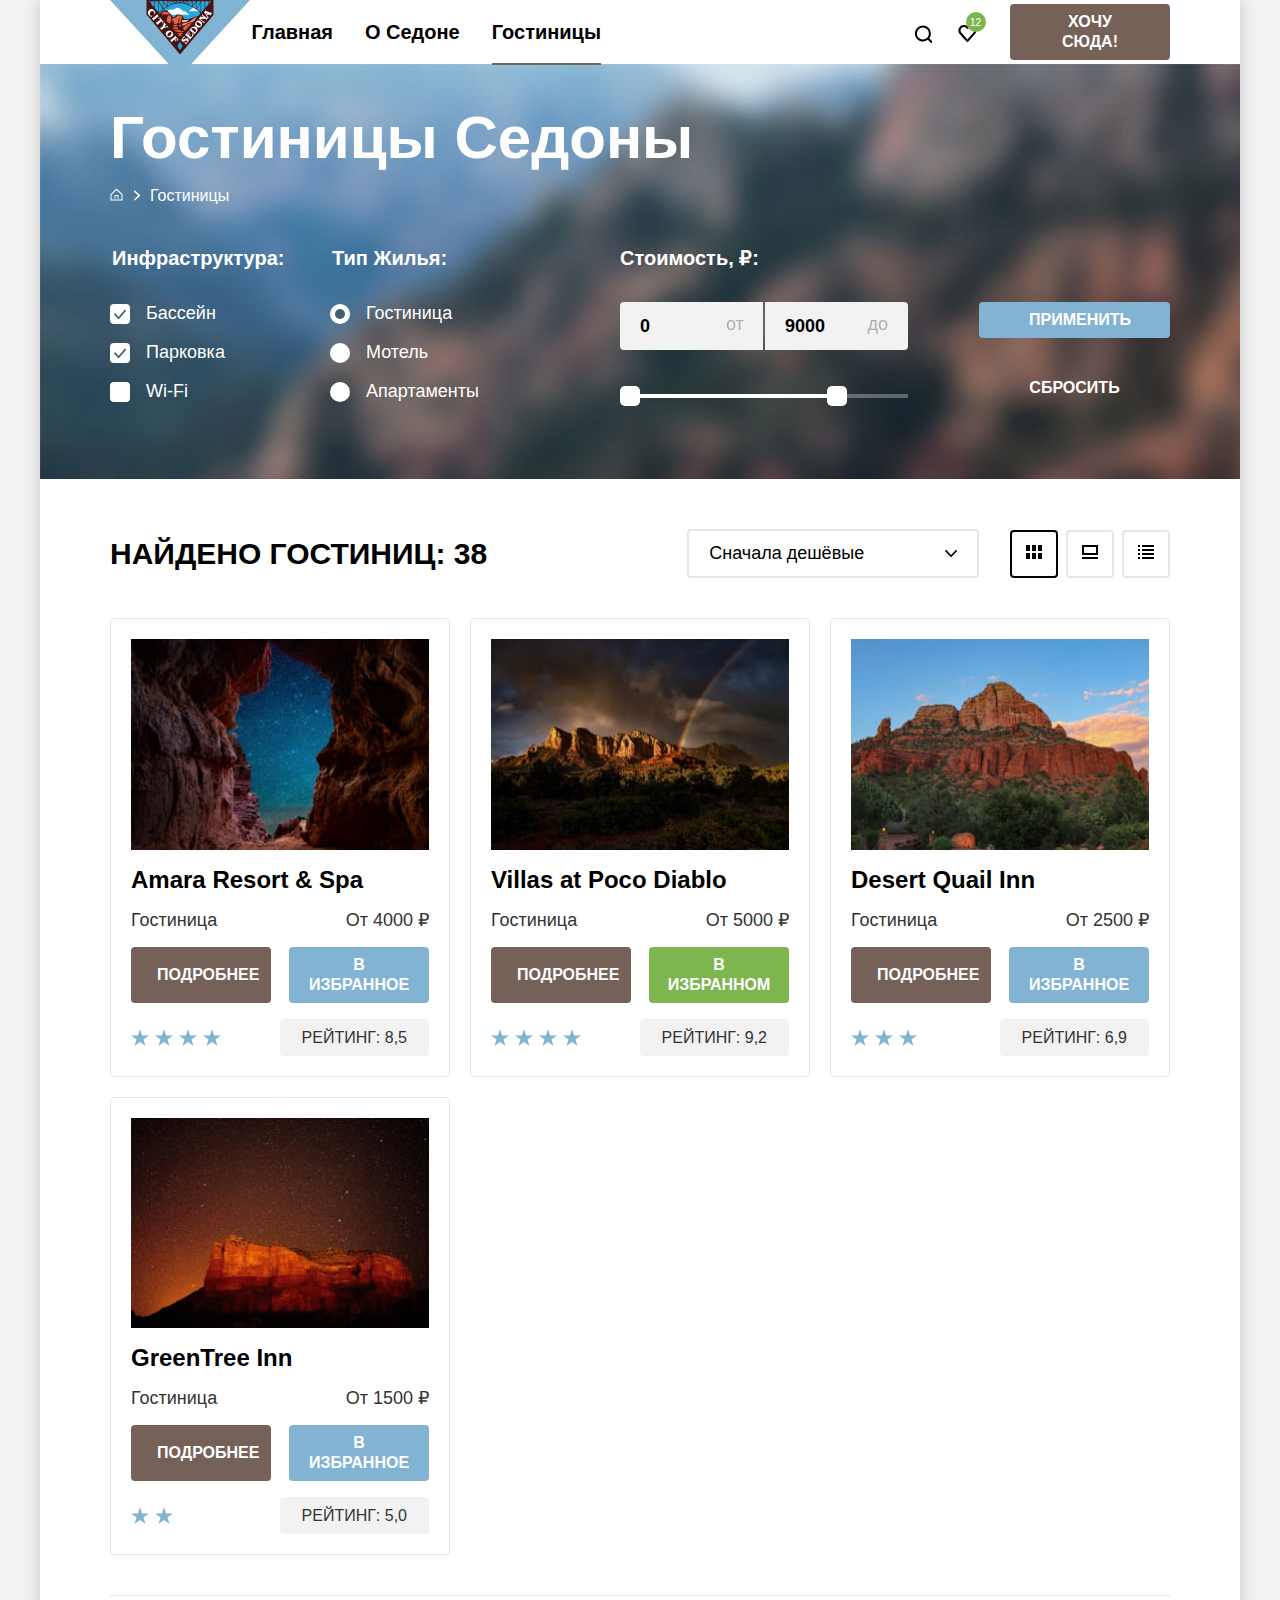
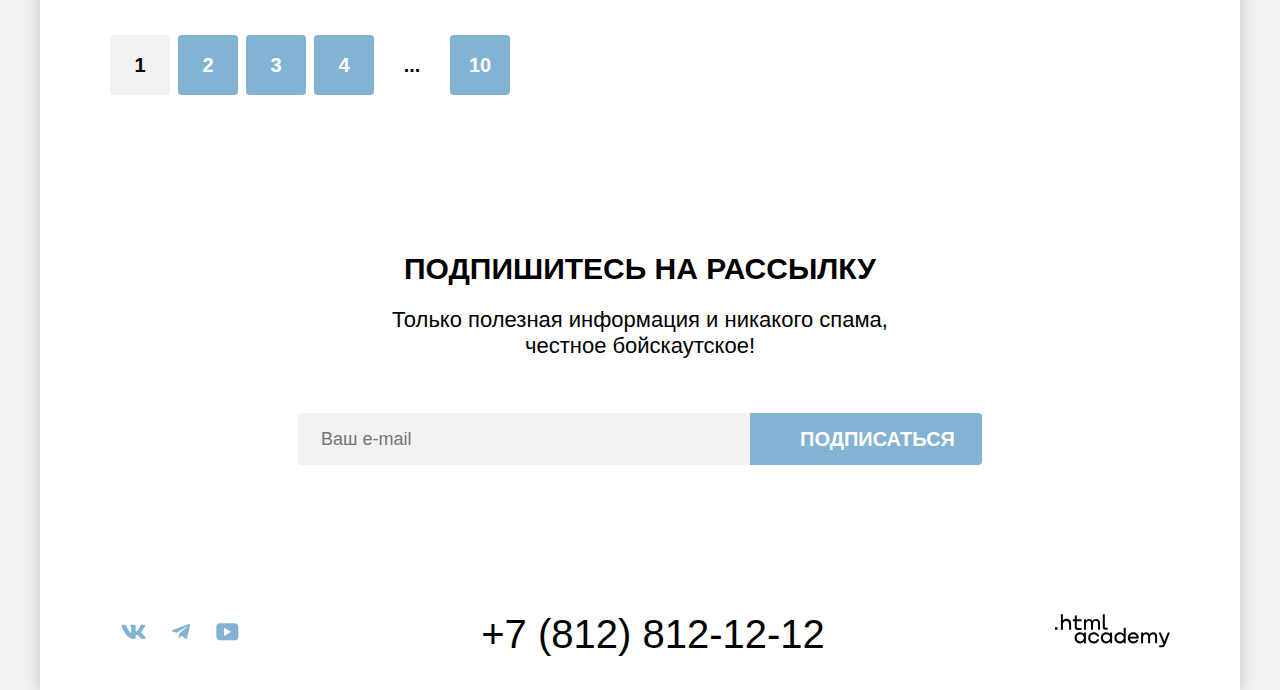
==== commit 8b4072dd: "Исправляет проект" ====
--- a/catalog.html
+++ b/catalog.html
@@ -4,7 +4,8 @@
     <meta charset="utf-8">
     <title>Каталог</title>
     <link rel="stylesheet" href="styles/style.css">
-    <link rel="icon" href="favicon.ico">
+    <link rel="icon" href="favicon.ico"> <!-- 32×32 -->
+    <link rel="icon" type="image/png" href="images/favicon.png"> <!-- 32×32 -->
   </head>
   <body>
     <div class="wrapper">
@@ -12,7 +13,7 @@
         <div class="container header-container">
           <nav class="navigation">
             <a href="index.html" class="header-logo">
-              <img src="images/header/logo-sedona.svg" class="header-logo-image" width="140" height="70" alt="Логотип Седона">
+              <img src="images/header/logo-sedona.svg" class="header-logo-image" width="140" height="70" alt="Логотип Седона.">
             </a>
             <ul class="menu navigation-list">
               <li class="navigation-item">
@@ -30,18 +31,16 @@
           <ul class="menu menu-user">
             <li class="menu-user-item menu-user-item-search">
               <a class="menu-user-button menu-user-button-search" href="#">
-                <svg aria-hidden="true" focusable="false" width="18" height="18" viewBox="0 0 18 18" fill="none" xmlns="http://www.w3.org/2000/svg">
+                <svg role="img" aria-label="Поиск." aria-hidden="true" focusable="false" width="18" height="18" viewBox="0 0 18 18" fill="none" xmlns="http://www.w3.org/2000/svg">
                   <path class="menu-button-icon" d="m18.9 17-3.7-3.67c1-1.3 1.7-2.98 1.7-4.87A8 8 0 0 0 8.9.5C4.5.5.9 4.18.9 8.56a8 8 0 0 0 12.9 6.26l3.7 3.68 1.4-1.5Zm-10-2.48a6 6 0 0 1-6-5.96 6 6 0 0 1 12 0 6 6 0 0 1-6 5.96Z" fill="#000"/>
                 </svg>
-                <span class="visually-hidden">Поиск</span>
               </a>
             </li>
             <li class="menu-user-item menu-user-item-favorites">
               <a class="menu-user-button menu-user-button-favorites" href="#">
-                <svg aria-hidden="true" focusable="false" width="18" height="17" viewBox="0 0 18 17" fill="none" xmlns="http://www.w3.org/2000/svg">
+                <svg role="img" aria-label="Избранное." aria-hidden="true" focusable="false" width="18" height="17" viewBox="0 0 18 17" fill="none" xmlns="http://www.w3.org/2000/svg">
                   <path class="menu-button-icon" d="M9.3 17a.9.9 0 0 1-.8-.4c-5.4-6.1-6.7-7.5-7-7.9A5.4 5.4 0 0 1 5.9 0c1.3 0 2.5.5 3.5 1.3a5.46 5.46 0 0 1 9 4.1c0 1.3-.5 2.5-1.3 3.4l-7 7.9c-.2.2-.4.3-.8.3Zm-6-9.5c.3.4 3.5 4 6.1 6.9l6.2-7c.5-.5.7-1.2.7-2 0-1.8-1.5-3.3-3.3-3.3-1 0-2 .5-2.7 1.3-.3.3-.6.4-.9.4-.3 0-.6-.2-.8-.4-.7-.8-1.7-1.3-2.7-1.3-1.8 0-3.3 1.5-3.3 3.3-.1.9.3 1.6.7 2.1-.1 0-.1 0 0 0Z" fill="#000"/>
                 </svg>
-                <span class="visually-hidden">Избранное</span>
               </a>
             </li>
             <li class="menu-user-item menu-user-item-booking">
@@ -58,10 +57,9 @@
             <ol class="catalog-breadcrumbs">
               <li class="breadcrumbs-item">
                 <a class="breadcrumbs-link breadcrumbs-link-home" href="index.html">
-                  <svg aria-hidden="true" focusable="false" width="13" height="13" viewBox="0 0 13 13" fill="none" xmlns="http://www.w3.org/2000/svg">
+                  <svg role="img" aria-label="Главная." aria-hidden="true" focusable="false" width="13" height="13" viewBox="0 0 13 13" fill="none" xmlns="http://www.w3.org/2000/svg">
                     <path d="m6.5.5-6 5.8v6.2h12V6.3L6.5.5Zm5 11h-10V6.7l5-4.8 5 4.8v4.8Z" fill="#fff"/><path d="M4.5 10.5h1V8h2v2.5h1V7h-4v3.5Z" fill="#fff"/>
                   </svg>
-                  <span class="visually-hidden">Главная</span>
                 </a>
               </li>
               <li class="breadcrumbs-item">
@@ -131,17 +129,17 @@
 
                   <div class="price-wrapper-inputs">
                     <label class="min-price-label" for="min-price">от</label>
-                    <input class="filter-price-input min-price-input" id="min-price" name="price" value="0" type="number">
+                    <input class="filter-price-input min-price-input" id="min-price" name="price" value="0" type="number" required>
                     <label class="max-price-label" for="max-price">до</label>
-                    <input class="filter-price-input max-price-input" id="max-price" name="price" value="9000" type="number">
+                    <input class="filter-price-input max-price-input" id="max-price" name="price" value="9000" type="number" required>
                   </div>
 
                   <div class="range-scale">
                     <div class="range-bar">
-                      <button class="range-toggle toggle-min">
+                      <button class="range-toggle toggle-min" type="button">
                         <span class="visually-hidden">Изменить минимальную цену.</span>
                       </button>
-                      <button class="range-toggle toggle-max">
+                      <button class="range-toggle toggle-max" type="button">
                         <span class="visually-hidden">Изменить максимальную цену.</span>
                       </button>
                     </div>
@@ -159,7 +157,7 @@
 
         <section class="hotel-sort">
           <div class="container hotel-sort-container">
-            <h2 class="visually-hidden">Гостиницы</h2>
+            <h2 class="visually-hidden">Гостиницы.</h2>
             <p class="section-title hotel-sort-text">Найдено гостиниц: 38</p>
 
             <select class="select-control sort-type" aria-label="Сортировка" name="sort[]">
@@ -168,24 +166,24 @@
               <option value="popular">Сначала популярные</option>
             </select>
 
-            <a class="button-view button-view-current">
-              <svg aria-hidden="true" focusable="false" width="16" height="14" viewBox="0 0 16 14" fill="none" xmlns="http://www.w3.org/2000/svg">
-                <path d="M4 0H0v6h4V0ZM16 0h-4v6h4V0ZM10 0H6v6h4V0ZM4 8H0v6h4V8ZM16 8h-4v6h4V8ZM10 8H6v6h4V8Z" fill="#000"/>
-              </svg>
-              <span class="visually-hidden">Показать таблицей</span>
-            </a>
-            <a class="button-view" href="#">
-              <svg aria-hidden="true" focusable="false" width="16" height="14" viewBox="0 0 16 14" fill="none" xmlns="http://www.w3.org/2000/svg">
-                <path d="M16 12H0v2h16v-2ZM14 2v6H2V2h12Zm2-2H0v10h16V0Z" fill="#000"/>
-              </svg>
-              <span class="visually-hidden">Показать карточки</span>
-            </a>
-            <a class="button-view" href="#">
-              <svg aria-hidden="true" focusable="false" width="16" height="14" viewBox="0 0 16 14" fill="none" xmlns="http://www.w3.org/2000/svg">
-                <path d="M2 0H0v2h2V0ZM16 0H4v2h12V0ZM2 4H0v2h2V4ZM16 4H4v2h12V4ZM2 8H0v2h2V8ZM16 8H4v2h12V8ZM2 12H0v2h2v-2ZM16 12H4v2h12v-2Z" fill="#000"/>
-              </svg>
-              <span class="visually-hidden">Показать списком</span>
-            </a>
+            <div class="view-buttons">
+              <a class="button-view button-view-current">
+                <svg role="img" aria-label="Показать таблицей." aria-hidden="true" focusable="false" width="16" height="14" viewBox="0 0 16 14" fill="none" xmlns="http://www.w3.org/2000/svg">
+                  <path d="M4 0H0v6h4V0ZM16 0h-4v6h4V0ZM10 0H6v6h4V0ZM4 8H0v6h4V8ZM16 8h-4v6h4V8ZM10 8H6v6h4V8Z" fill="#000"/>
+                </svg>
+              </a>
+              <a class="button-view" href="#">
+                <svg role="img" aria-label="Показать карточки." aria-hidden="true" focusable="false" width="16" height="14" viewBox="0 0 16 14" fill="none" xmlns="http://www.w3.org/2000/svg">
+                  <path d="M16 12H0v2h16v-2ZM14 2v6H2V2h12Zm2-2H0v10h16V0Z" fill="#000"/>
+                </svg>
+                <span class="visually-hidden"></span>
+              </a>
+              <a class="button-view" href="#">
+                <svg role="img" aria-label="Показать списком." aria-hidden="true" focusable="false" width="16" height="14" viewBox="0 0 16 14" fill="none" xmlns="http://www.w3.org/2000/svg">
+                  <path d="M2 0H0v2h2V0ZM16 0H4v2h12V0ZM2 4H0v2h2V4ZM16 4H4v2h12V4ZM2 8H0v2h2V8ZM16 8H4v2h12V8ZM2 12H0v2h2v-2ZM16 12H4v2h12v-2Z" fill="#000"/>
+                </svg>
+              </a>
+            </div>
           </div>
         </section>
 
@@ -195,124 +193,124 @@
               <li class="hotel-card">
                 <h3 class="hotel-card-title">Amara Resort & Spa</h3>
                 <a class="hotel-card-link" href="#">
-                  <img class="hotel-card-image" src="images/catalog/hotel-1.jpg" width="300" height="212" alt="Звёздное небо, вид из пещеры">
+                  <img class="hotel-card-image" src="images/catalog/hotel-1.jpg" width="300" height="212" alt="Звёздное небо, вид из пещеры.">
                 </a>
                 <p class="hotel-card-info hotel-card-row">
                   <span class="hotel-card-type">Гостиница</span>
                   <span class="hotel-card-price">От 4000 ₽</span>
                 </p>
                 <p class="hotel-card-buttons hotel-card-row">
-                  <a href="#" class="button hotel-card-button-by">Подробнее</a>
+                  <button class="button hotel-card-button-by" type="button">Подробнее</button>
                   <button class="button hotel-card-button-favorites" type="button">В избранное</button>
                 </p>
                 <div class="hotel-card-row">
                   <p class="hotel-card-rating">
-                    <svg class="card-rating-icon" aria-hidden="true" focusable="false" width="18" height="17" viewBox="0 0 18 17" fill="none" xmlns="http://www.w3.org/2000/svg">
-                      <path d="m9 0 2.1 6.5H18l-5.6 4 2.2 6.5L9 13l-5.6 4 2.2-6.5-5.6-4h6.9L9 0Z" fill="#83B3D3"/>
-                    </svg>
-                    <svg class="card-rating-icon" aria-hidden="true" focusable="false" width="18" height="17" viewBox="0 0 18 17" fill="none" xmlns="http://www.w3.org/2000/svg">
-                      <path d="m9 0 2.1 6.5H18l-5.6 4 2.2 6.5L9 13l-5.6 4 2.2-6.5-5.6-4h6.9L9 0Z" fill="#83B3D3"/>
-                    </svg>
-                    <svg class="card-rating-icon" aria-hidden="true" focusable="false" width="18" height="17" viewBox="0 0 18 17" fill="none" xmlns="http://www.w3.org/2000/svg">
-                      <path d="m9 0 2.1 6.5H18l-5.6 4 2.2 6.5L9 13l-5.6 4 2.2-6.5-5.6-4h6.9L9 0Z" fill="#83B3D3"/>
-                    </svg>
-                    <svg class="card-rating-icon" aria-hidden="true" focusable="false" width="18" height="17" viewBox="0 0 18 17" fill="none" xmlns="http://www.w3.org/2000/svg">
-                      <path d="m9 0 2.1 6.5H18l-5.6 4 2.2 6.5L9 13l-5.6 4 2.2-6.5-5.6-4h6.9L9 0Z" fill="#83B3D3"/>
-                    </svg>
-                    <span class="visually-hidden">4 звезды</span>
+                    <svg role="img" aria-label="Звезда." class="card-rating-icon" aria-hidden="true" focusable="false" width="18" height="17" viewBox="0 0 18 17" fill="none" xmlns="http://www.w3.org/2000/svg">
+                      <path d="m9 0 2.1 6.5H18l-5.6 4 2.2 6.5L9 13l-5.6 4 2.2-6.5-5.6-4h6.9L9 0Z" fill="#83B3D3"/>
+                    </svg>
+                    <svg role="img" aria-label="Звезда." class="card-rating-icon" aria-hidden="true" focusable="false" width="18" height="17" viewBox="0 0 18 17" fill="none" xmlns="http://www.w3.org/2000/svg">
+                      <path d="m9 0 2.1 6.5H18l-5.6 4 2.2 6.5L9 13l-5.6 4 2.2-6.5-5.6-4h6.9L9 0Z" fill="#83B3D3"/>
+                    </svg>
+                    <svg role="img" aria-label="Звезда." class="card-rating-icon" aria-hidden="true" focusable="false" width="18" height="17" viewBox="0 0 18 17" fill="none" xmlns="http://www.w3.org/2000/svg">
+                      <path d="m9 0 2.1 6.5H18l-5.6 4 2.2 6.5L9 13l-5.6 4 2.2-6.5-5.6-4h6.9L9 0Z" fill="#83B3D3"/>
+                    </svg>
+                    <svg role="img" aria-label="Звезда." class="card-rating-icon" aria-hidden="true" focusable="false" width="18" height="17" viewBox="0 0 18 17" fill="none" xmlns="http://www.w3.org/2000/svg">
+                      <path d="m9 0 2.1 6.5H18l-5.6 4 2.2 6.5L9 13l-5.6 4 2.2-6.5-5.6-4h6.9L9 0Z" fill="#83B3D3"/>
+                    </svg>
+                    <span class="visually-hidden">4 звезды.</span>
                   </p>
-                  <button class="hotel-card-rating-button" type="button">Рейтинг: 8,5</button>
+                  <span class="hotel-card-rating-button">Рейтинг: 8,5</span>
                 </div>
               </li>
 
               <li class="hotel-card">
                 <h3 class="hotel-card-title">Villas at Poco Diablo</h3>
                 <a class="hotel-card-link" href="#">
-                  <img class="hotel-card-image" src="images/catalog/hotel-2.jpg" width="300" height="212" alt="Звёздное небо, вид из пещеры">
+                  <img class="hotel-card-image" src="images/catalog/hotel-2.jpg" width="300" height="212" alt="Скалы, радуга и тучи.">
                 </a>
                 <p class="hotel-card-info hotel-card-row">
                   <span class="hotel-card-type">Гостиница</span>
                   <span class="hotel-card-price">От 5000 ₽</span>
                 </p>
                 <p class="hotel-card-buttons hotel-card-row">
-                  <a href="#" class="button hotel-card-button-by">Подробнее</a>
+                  <button class="button hotel-card-button-by" type="button">Подробнее</button>
                   <button class="button hotel-card-button-favorites hotel-card-button-active" type="button">В избранном</button>
                 </p>
 
                 <div class="hotel-card-row">
                   <p class="hotel-card-rating">
-                    <svg class="card-rating-icon" aria-hidden="true" focusable="false" width="18" height="17" viewBox="0 0 18 17" fill="none" xmlns="http://www.w3.org/2000/svg">
-                      <path d="m9 0 2.1 6.5H18l-5.6 4 2.2 6.5L9 13l-5.6 4 2.2-6.5-5.6-4h6.9L9 0Z" fill="#83B3D3"/>
-                    </svg>
-                    <svg class="card-rating-icon" aria-hidden="true" focusable="false" width="18" height="17" viewBox="0 0 18 17" fill="none" xmlns="http://www.w3.org/2000/svg">
-                      <path d="m9 0 2.1 6.5H18l-5.6 4 2.2 6.5L9 13l-5.6 4 2.2-6.5-5.6-4h6.9L9 0Z" fill="#83B3D3"/>
-                    </svg>
-                    <svg class="card-rating-icon" aria-hidden="true" focusable="false" width="18" height="17" viewBox="0 0 18 17" fill="none" xmlns="http://www.w3.org/2000/svg">
-                      <path d="m9 0 2.1 6.5H18l-5.6 4 2.2 6.5L9 13l-5.6 4 2.2-6.5-5.6-4h6.9L9 0Z" fill="#83B3D3"/>
-                    </svg>
-                    <svg class="card-rating-icon" aria-hidden="true" focusable="false" width="18" height="17" viewBox="0 0 18 17" fill="none" xmlns="http://www.w3.org/2000/svg">
-                      <path d="m9 0 2.1 6.5H18l-5.6 4 2.2 6.5L9 13l-5.6 4 2.2-6.5-5.6-4h6.9L9 0Z" fill="#83B3D3"/>
-                    </svg>
-                    <span class="visually-hidden">4 звезды</span>
+                    <svg role="img" aria-label="Звезда." class="card-rating-icon" aria-hidden="true" focusable="false" width="18" height="17" viewBox="0 0 18 17" fill="none" xmlns="http://www.w3.org/2000/svg">
+                      <path d="m9 0 2.1 6.5H18l-5.6 4 2.2 6.5L9 13l-5.6 4 2.2-6.5-5.6-4h6.9L9 0Z" fill="#83B3D3"/>
+                    </svg>
+                    <svg role="img" aria-label="Звезда." class="card-rating-icon" aria-hidden="true" focusable="false" width="18" height="17" viewBox="0 0 18 17" fill="none" xmlns="http://www.w3.org/2000/svg">
+                      <path d="m9 0 2.1 6.5H18l-5.6 4 2.2 6.5L9 13l-5.6 4 2.2-6.5-5.6-4h6.9L9 0Z" fill="#83B3D3"/>
+                    </svg>
+                    <svg role="img" aria-label="Звезда." class="card-rating-icon" aria-hidden="true" focusable="false" width="18" height="17" viewBox="0 0 18 17" fill="none" xmlns="http://www.w3.org/2000/svg">
+                      <path d="m9 0 2.1 6.5H18l-5.6 4 2.2 6.5L9 13l-5.6 4 2.2-6.5-5.6-4h6.9L9 0Z" fill="#83B3D3"/>
+                    </svg>
+                    <svg role="img" aria-label="Звезда." class="card-rating-icon" aria-hidden="true" focusable="false" width="18" height="17" viewBox="0 0 18 17" fill="none" xmlns="http://www.w3.org/2000/svg">
+                      <path d="m9 0 2.1 6.5H18l-5.6 4 2.2 6.5L9 13l-5.6 4 2.2-6.5-5.6-4h6.9L9 0Z" fill="#83B3D3"/>
+                    </svg>
+                    <span class="visually-hidden">4 звезды.</span>
                   </p>
-                  <button class="hotel-card-rating-button" type="button">Рейтинг: 9,2</button>
+                  <span class="hotel-card-rating-button">Рейтинг: 9,2</span>
                 </div>
               </li>
 
               <li class="hotel-card">
                 <h3 class="hotel-card-title">Desert Quail Inn</h3>
                 <a class="hotel-card-link" href="#">
-                  <img class="hotel-card-image" src="images/catalog/hotel-3.jpg" width="300" height="212" alt="Звёздное небо, вид из пещеры">
+                  <img class="hotel-card-image" src="images/catalog/hotel-3.jpg" width="300" height="212" alt="Горная вершина и ясное небо.">
                 </a>
                 <p class="hotel-card-info hotel-card-row">
                   <span class="hotel-card-type">Гостиница</span>
                   <span class="hotel-card-price">От 2500 ₽</span>
                 </p>
                 <p class="hotel-card-buttons hotel-card-row">
-                  <a href="#" class="button hotel-card-button-by">Подробнее</a>
+                  <button class="button hotel-card-button-by" type="button">Подробнее</button>
                   <button class="button hotel-card-button-favorites" type="button">В избранное</button>
                 </p>
                 <div class="hotel-card-row">
                   <p class="hotel-card-rating">
-                    <svg class="card-rating-icon" aria-hidden="true" focusable="false" width="18" height="17" viewBox="0 0 18 17" fill="none" xmlns="http://www.w3.org/2000/svg">
-                      <path d="m9 0 2.1 6.5H18l-5.6 4 2.2 6.5L9 13l-5.6 4 2.2-6.5-5.6-4h6.9L9 0Z" fill="#83B3D3"/>
-                    </svg>
-                    <svg class="card-rating-icon" aria-hidden="true" focusable="false" width="18" height="17" viewBox="0 0 18 17" fill="none" xmlns="http://www.w3.org/2000/svg">
-                      <path d="m9 0 2.1 6.5H18l-5.6 4 2.2 6.5L9 13l-5.6 4 2.2-6.5-5.6-4h6.9L9 0Z" fill="#83B3D3"/>
-                    </svg>
-                    <svg class="card-rating-icon" aria-hidden="true" focusable="false" width="18" height="17" viewBox="0 0 18 17" fill="none" xmlns="http://www.w3.org/2000/svg">
-                      <path d="m9 0 2.1 6.5H18l-5.6 4 2.2 6.5L9 13l-5.6 4 2.2-6.5-5.6-4h6.9L9 0Z" fill="#83B3D3"/>
-                    </svg>
-                    <span class="visually-hidden">3 звезды</span>
+                    <svg role="img" aria-label="Звезда." class="card-rating-icon" aria-hidden="true" focusable="false" width="18" height="17" viewBox="0 0 18 17" fill="none" xmlns="http://www.w3.org/2000/svg">
+                      <path d="m9 0 2.1 6.5H18l-5.6 4 2.2 6.5L9 13l-5.6 4 2.2-6.5-5.6-4h6.9L9 0Z" fill="#83B3D3"/>
+                    </svg>
+                    <svg role="img" aria-label="Звезда." class="card-rating-icon" aria-hidden="true" focusable="false" width="18" height="17" viewBox="0 0 18 17" fill="none" xmlns="http://www.w3.org/2000/svg">
+                      <path d="m9 0 2.1 6.5H18l-5.6 4 2.2 6.5L9 13l-5.6 4 2.2-6.5-5.6-4h6.9L9 0Z" fill="#83B3D3"/>
+                    </svg>
+                    <svg role="img" aria-label="Звезда." class="card-rating-icon" aria-hidden="true" focusable="false" width="18" height="17" viewBox="0 0 18 17" fill="none" xmlns="http://www.w3.org/2000/svg">
+                      <path d="m9 0 2.1 6.5H18l-5.6 4 2.2 6.5L9 13l-5.6 4 2.2-6.5-5.6-4h6.9L9 0Z" fill="#83B3D3"/>
+                    </svg>
+                    <span class="visually-hidden">3 звезды.</span>
                   </p>
-                  <button class="hotel-card-rating-button" type="button">Рейтинг: 6,9</button>
+                  <span class="hotel-card-rating-button">Рейтинг: 6,9</span>
                 </div>
               </li>
 
               <li class="hotel-card">
                 <h3 class="hotel-card-title">GreenTree Inn</h3>
                 <a class="hotel-card-link" href="#">
-                  <img class="hotel-card-image" src="images/catalog/hotel-4.jpg" width="300" height="212" alt="Звёздное небо, вид из пещеры">
+                  <img class="hotel-card-image" src="images/catalog/hotel-4.jpg" width="300" height="212" alt="Скала и звёздное небо.">
                 </a>
                 <p class="hotel-card-info hotel-card-row">
                   <span class="hotel-card-type">Гостиница</span>
                   <span class="hotel-card-price">От 1500 ₽</span>
                 </p>
                 <p class="hotel-card-buttons hotel-card-row">
-                  <a href="#" class="button hotel-card-button-by">Подробнее</a>
+                  <button class="button hotel-card-button-by" type="button">Подробнее</button>
                   <button class="button hotel-card-button-favorites" type="button">В избранное</button>
                 </p>
                 <div class="hotel-card-row">
                   <p class="hotel-card-rating">
-                    <svg class="card-rating-icon" aria-hidden="true" focusable="false" width="18" height="17" viewBox="0 0 18 17" fill="none" xmlns="http://www.w3.org/2000/svg">
-                      <path d="m9 0 2.1 6.5H18l-5.6 4 2.2 6.5L9 13l-5.6 4 2.2-6.5-5.6-4h6.9L9 0Z" fill="#83B3D3"/>
-                    </svg>
-                    <svg class="card-rating-icon" aria-hidden="true" focusable="false" width="18" height="17" viewBox="0 0 18 17" fill="none" xmlns="http://www.w3.org/2000/svg">
-                      <path d="m9 0 2.1 6.5H18l-5.6 4 2.2 6.5L9 13l-5.6 4 2.2-6.5-5.6-4h6.9L9 0Z" fill="#83B3D3"/>
-                    </svg>
-                    <span class="visually-hidden">2 звезды</span>
+                    <svg role="img" aria-label="Звезда." class="card-rating-icon" aria-hidden="true" focusable="false" width="18" height="17" viewBox="0 0 18 17" fill="none" xmlns="http://www.w3.org/2000/svg">
+                      <path d="m9 0 2.1 6.5H18l-5.6 4 2.2 6.5L9 13l-5.6 4 2.2-6.5-5.6-4h6.9L9 0Z" fill="#83B3D3"/>
+                    </svg>
+                    <svg role="img" aria-label="Звезда." class="card-rating-icon" aria-hidden="true" focusable="false" width="18" height="17" viewBox="0 0 18 17" fill="none" xmlns="http://www.w3.org/2000/svg">
+                      <path d="m9 0 2.1 6.5H18l-5.6 4 2.2 6.5L9 13l-5.6 4 2.2-6.5-5.6-4h6.9L9 0Z" fill="#83B3D3"/>
+                    </svg>
+                    <span class="visually-hidden">2 звезды.</span>
                   </p>
-                  <button class="hotel-card-rating-button" type="button">Рейтинг: 5,0</button>
+                  <span class="hotel-card-rating-button">Рейтинг: 5,0</span>
                 </div>
               </li>
             </ul>
@@ -322,19 +320,19 @@
                 <a class="pagination-link pagination-link-current">1</a>
               </li>
               <li class="pagination-item">
-                <a href="" class="pagination-link">2</a>
-              </li>
-              <li class="pagination-item">
-                <a href="" class="pagination-link">3</a>
-              </li>
-              <li class="pagination-item">
-                <a href="" class="pagination-link">4</a>
-              </li>
-              <li class="pagination-item">
-                <a href="" class="pagination-link pagination-link-further">...</a>
-              </li>
-              <li class="pagination-item">
-                <a href="" class="pagination-link">10</a>
+                <a href="#" class="pagination-link">2</a>
+              </li>
+              <li class="pagination-item">
+                <a href="#" class="pagination-link">3</a>
+              </li>
+              <li class="pagination-item">
+                <a href="#" class="pagination-link">4</a>
+              </li>
+              <li class="pagination-item">
+                <a href="#" class="pagination-link pagination-link-further">...</a>
+              </li>
+              <li class="pagination-item">
+                <a href="#" class="pagination-link">10</a>
               </li>
             </ul>
           </div>
@@ -344,7 +342,7 @@
           <h2 class="section-title subscribe-title">Подпишитесь на рассылку</h2>
           <p class="subscribe-text">Только полезная информация и никакого спама,<br> честное бойскаутское!</p>
           <form class="subscribe-form" action="https://echo.htmlacademy.ru/" method="post">
-            <label for="subscribe-email" class="visually-hidden">Введите Email</label>
+            <label for="subscribe-email" class="visually-hidden">Введите Email.</label>
             <input class="subscribe-field" placeholder="Ваш e-mail" type="email" name="subscribe-email" id="subscribe-email" required>
             <button class="button subscribe-button" type="submit">Подписаться</button>
           </form>
@@ -356,32 +354,29 @@
           <ul class="footer-social-list">
             <li class="footer-social-item">
               <a class="footer-social-link footer-social-link-vk" href="https://vk.com/htmlacademy">
-                <svg width="25" height="15" viewBox="0 0 25 15" fill="none" xmlns="http://www.w3.org/2000/svg">
+                <svg role="img" aria-label="Вконтакте." width="25" height="15" viewBox="0 0 25 15" fill="none" xmlns="http://www.w3.org/2000/svg">
                   <path class="footer-social-icon" fill-rule="evenodd" clip-rule="evenodd" d="M24.12 1.8c.16-.54 0-.94-.8-.94H20.7c-.67 0-.98.34-1.15.73 0 0-1.33 3.2-3.22 5.27-.61.6-.9.8-1.23.8-.16 0-.41-.2-.41-.75v-5.1c0-.66-.19-.95-.74-.95H9.82c-.42 0-.67.3-.67.59 0 .62.95.76 1.04 2.51v3.8c0 .83-.15.98-.48.98-.9 0-3.06-3.2-4.34-6.88-.25-.72-.5-1-1.18-1H1.57c-.75 0-.9.34-.9.73 0 .68.89 4.07 4.14 8.55 2.17 3.06 5.23 4.72 8 4.72 1.68 0 1.88-.37 1.88-1v-2.32c0-.74.16-.88.7-.88.38 0 1.05.19 2.6 1.66 1.79 1.75 2.08 2.54 3.08 2.54h2.63c.75 0 1.12-.37.9-1.1-.23-.72-1.08-1.77-2.2-3.02-.62-.71-1.54-1.48-1.82-1.86-.39-.5-.28-.71 0-1.15 0 0 3.2-4.42 3.54-5.93Z" fill="#83B3D3"/>
                 </svg>
-                <span class="visually-hidden">Вконтакте</span>
               </a>
             </li>
             <li class="footer-social-item">
               <a class="footer-social-link footer-social-link-telegram" href="https://t.me/htmlacademy">
-                <svg aria-hidden="true" focusable="false" width="18" height="16" viewBox="0 0 18 16" fill="none" xmlns="http://www.w3.org/2000/svg">
+                <svg role="img" aria-label="Телеграм." aria-hidden="true" focusable="false" width="18" height="16" viewBox="0 0 18 16" fill="none" xmlns="http://www.w3.org/2000/svg">
                   <path class="footer-social-icon" d="M16.79.96.84 7.1c-1.09.44-1.08 1.05-.2 1.32l4.1 1.28 9.47-5.98c.44-.27.85-.13.52.17l-7.68 6.93-.28 4.22c.41 0 .6-.2.83-.41l1.99-1.94 4.13 3.06c.77.42 1.31.2 1.5-.71l2.72-12.8c.28-1.1-.43-1.61-1.16-1.28Z" fill="#83B3D3"/>
                 </svg>
-                <span class="visually-hidden">Телеграм</span>
               </a>
             </li>
             <li class="footer-social-item">
               <a class="footer-social-link footer-social-link-youtube" href="https://www.youtube.com/user/htmlacademyru">
-                <svg aria-hidden="true" focusable="false" width="23" height="18" viewBox="0 0 23 18" fill="none" xmlns="http://www.w3.org/2000/svg">
+                <svg role="img" aria-label="Ютуб." aria-hidden="true" focusable="false" width="23" height="18" viewBox="0 0 23 18" fill="none" xmlns="http://www.w3.org/2000/svg">
                   <path class="footer-social-icon" d="M18.94.36H3.51C1.65.36.33 1.95.33 3.76v10.09c0 1.91 1.32 3.5 3.18 3.5h15.65c1.64 0 3.17-1.59 3.17-3.4V3.76c-.22-1.8-1.53-3.4-3.39-3.4ZM7.99 12.89V4.82l7.34 4.04-7.34 4.03Z" fill="#83B3D3"/>
                 </svg>
-                <span class="visually-hidden">Ютуб</span>
               </a>
             </li>
           </ul>
           <a class="footer-contacts-phone" href="tel:+78128121212">+7 (812) 812-12-12</a>
           <a class="footer-contacts-htmlacademy-link" href="https://htmlacademy.ru/">
-            <svg aria-hidden="true" focusable="false" width="115" height="34" viewBox="0 0 115 34" fill="none" xmlns="http://www.w3.org/2000/svg">
+            <svg role="img" aria-label="Htmlacademy." aria-hidden="true" focusable="false" width="115" height="34" viewBox="0 0 115 34" fill="none" xmlns="http://www.w3.org/2000/svg">
               <path class="footer-contacts-icon" d="M0 13.26v2.6h2.5v-2.6H0ZM11.6 4.86c-1.6 0-2.8.7-3.6 1.7h-.1V.36h-2v15.5h2v-5.3c0-2.1 1.3-3.6 3.3-3.6 1.8 0 2.9 1.4 2.9 3.2v5.7h2v-6.1c.1-3-1.8-4.9-4.5-4.9ZM26.6 5.16h-4.8v-3.7h-2v3.8h-1.9v2h1.9v6c0 1.7 1 2.7 2.7 2.7h4.1v-2h-3.7c-.7 0-1.1-.4-1.1-1.1v-5.7h4.8v-2ZM41.1 4.96c-1.6 0-2.9.8-3.5 2.1h-.1c-.6-1.2-1.8-2.1-3.4-2.1-1.4 0-2.5.8-3.1 1.8h-.1v-1.6H29v10.6h2v-5.4c0-2 1-3.5 2.6-3.5 1.5 0 2.4 1 2.4 2.6v6.3h2v-5.6c0-2.4 1.4-3.3 2.6-3.3 1.5 0 2.4 1 2.4 2.6v6.3h2v-6.5c.1-2.5-1.4-4.3-3.9-4.3ZM47.8 13.06c0 1.7 1 2.7 2.8 2.7h2v-2h-1.7c-.7 0-1.1-.4-1.1-1.1V.36h-2v12.7ZM28.9 20.06c-.9-1.1-2.2-1.8-3.9-1.8-3.1 0-5.4 2.3-5.4 5.6s2.3 5.6 5.4 5.6c1.8 0 3-.8 3.8-1.9h.1v1.6h2v-10.6h-2v1.5Zm-3.6 7.4c-2.2 0-3.6-1.6-3.6-3.6s1.4-3.6 3.6-3.6 3.6 1.6 3.6 3.6c0 1.9-1.4 3.6-3.6 3.6ZM44.2 22.36c-.5-2.4-2.6-4.1-5.4-4.1a5.4 5.4 0 0 0-5.6 5.6c0 3.1 2.2 5.6 5.6 5.6 2.8 0 4.9-1.8 5.4-4.2h-2.1a3.4 3.4 0 0 1-3.3 2.3c-2.2 0-3.6-1.6-3.6-3.6s1.4-3.6 3.6-3.6c1.6 0 2.8 1 3.3 2.2h2.1v-.2ZM55.1 20.06c-.9-1.1-2.2-1.8-3.9-1.8-3.1 0-5.4 2.3-5.4 5.6s2.3 5.6 5.4 5.6c1.8 0 3-.8 3.8-1.9h.1v1.6h2v-10.6h-2v1.5Zm-3.6 7.4c-2.2 0-3.6-1.6-3.6-3.6s1.4-3.6 3.6-3.6 3.6 1.6 3.6 3.6c0 1.9-1.5 3.6-3.6 3.6ZM68.7 20.16c-.9-1.1-2.2-1.9-3.9-1.9-3.1 0-5.4 2.3-5.4 5.6s2.2 5.6 5.4 5.6c1.7 0 3-.8 3.8-1.8h.1v1.5h2v-15.4h-2v6.4Zm-3.6 7.3c-2.2 0-3.6-1.6-3.6-3.6s1.4-3.6 3.6-3.6 3.6 1.6 3.6 3.6c-.1 2-1.5 3.6-3.6 3.6ZM78.3 18.26c-3.3 0-5.5 2.5-5.5 5.6 0 3 2.1 5.6 5.5 5.6 2.5 0 4.5-1.3 5.2-3.6h-2.1c-.5 1-1.6 1.6-3 1.6-1.9 0-3.3-1.3-3.4-2.9h8.8c.2-3.6-2-6.3-5.5-6.3Zm0 1.9c1.7 0 3 1 3.3 2.6h-6.5c.3-1.5 1.5-2.6 3.2-2.6ZM98.2 18.26c-1.6 0-2.9.8-3.6 2h-.1c-.6-1.2-1.8-2-3.4-2-1.4 0-2.5.7-3.1 1.8v-1.5h-1.9v10.6h2v-5.4c0-2 1-3.4 2.6-3.5 1.5 0 2.4 1 2.4 2.6v6.3h2v-5.6c0-2.4 1.4-3.3 2.6-3.3 1.5 0 2.4 1 2.4 2.6v6.3h2v-6.5c.1-2.6-1.4-4.4-3.9-4.4ZM109.4 27.36l-3.6-8.9h-2.2l4.8 11.6c-.3.9-.7 1.2-1.7 1.2h-2.5v2h2.5c1.8 0 2.8-.8 3.5-2.6l4.7-12.2h-2.1l-3.4 8.9Z" fill="#000"/>
             </svg>
           </a>
--- a/styles/style.css
+++ b/styles/style.css
@@ -1,3 +1,10 @@
+/*
+* Prefixed by https://autoprefixer.github.io
+* PostCSS: v8.4.14,
+* Autoprefixer: v10.4.7
+* Browsers: last 5 version
+*/
+
 @font-face {
   font-family: "PT Sans";
   font-style: normal;
@@ -25,6 +32,8 @@
   line-height: 21px;
   color: #000000;
   background-color: #F2F2F2;
+  display: -webkit-box;
+  display: -ms-flexbox;
   display: flex;
   min-height: 100%;
 }
@@ -33,9 +42,15 @@
   width: 1200px;
   margin: 0 auto;
   background-color: #FFFFFF;
-  box-shadow: 0 0 15px rgba(0, 0, 0, 0.2);
-  display: flex;
-  flex-direction: column;
+  -webkit-box-shadow: 0 0 15px rgba(0, 0, 0, 0.2);
+          box-shadow: 0 0 15px rgba(0, 0, 0, 0.2);
+  display: -webkit-box;
+  display: -ms-flexbox;
+  display: flex;
+  -webkit-box-orient: vertical;
+  -webkit-box-direction: normal;
+      -ms-flex-direction: column;
+          flex-direction: column;
 }
 
 .visually-hidden {
@@ -55,11 +70,15 @@
 }
 
 .main-container {
-  flex-grow: 1;
+  -webkit-box-flex: 1;
+      -ms-flex-positive: 1;
+          flex-grow: 1;
 }
 
 .button {
   display: inline-block;
+  -webkit-box-sizing: border-box;
+          box-sizing: border-box;
   font-family: "PT Sans", sans-serif;
   font-weight: 700;
   font-size: 16px;
@@ -95,6 +114,8 @@
 }
 
 .header-container {
+  display: -webkit-box;
+  display: -ms-flexbox;
   display: flex;
 }
 
@@ -110,17 +131,26 @@
 .navigation {
   position: relative;
   min-width: 507px;
-  display: flex;
-  justify-content: space-between;
+  display: -webkit-box;
+  display: -ms-flexbox;
+  display: flex;
+  -webkit-box-pack: justify;
+      -ms-flex-pack: justify;
+          justify-content: space-between;
 }
 
 .menu {
   margin: 0;
   padding-left: 0;
   list-style: none;
-  display: flex;
-  align-items: center;
-  flex-wrap: wrap;
+  display: -webkit-box;
+  display: -ms-flexbox;
+  display: flex;
+  -webkit-box-align: center;
+      -ms-flex-align: center;
+          align-items: center;
+  -ms-flex-wrap: wrap;
+      flex-wrap: wrap;
 }
 
 .navigation-list {
@@ -129,6 +159,8 @@
 }
 
 .navigation-item {
+  display: -webkit-box;
+  display: -ms-flexbox;
   display: flex;
 }
 
@@ -167,10 +199,14 @@
 .menu-user {
   max-width: 300px;
   margin-left: auto;
-  align-items: center;
+  -webkit-box-align: center;
+      -ms-flex-align: center;
+          align-items: center;
 }
 
 .menu-user-item {
+  display: -webkit-box;
+  display: -ms-flexbox;
   display: flex;
 }
 
@@ -211,7 +247,8 @@
   top: 12px;
   width: 20px;
   height: 20px;
-  box-sizing: border-box;
+  -webkit-box-sizing: border-box;
+          box-sizing: border-box;
   padding-left: 4px;
   background-color: #7DB54F;
   border-radius: 50%;
@@ -235,6 +272,7 @@
 
 .menu-user-button-booking {
   padding: 8px 34px;
+  max-width: 160px;
   color: #FFFFFF;
   background-color: #756157;
 }
@@ -264,8 +302,7 @@
   background-color: #493e3e;
   background-size: cover;
   background-repeat: no-repeat;
-  padding-top: 51px;
-  padding-bottom: 82px;
+  padding: 51px 370px 82px;
 }
 
 .hero::before {
@@ -317,43 +354,34 @@
   padding-left: 0;
   text-align: center;
   list-style: none;
-  display: flex;
-  flex-wrap: wrap;
+  display: -webkit-box;
+  display: -ms-flexbox;
+  display: flex;
+  -ms-flex-wrap: wrap;
+      flex-wrap: wrap;
 }
 
 .advantages-item {
-
-}
-
-.advantages-item-bg {
-  box-sizing: border-box;
+  -webkit-box-sizing: border-box;
+          box-sizing: border-box;
+}
+
+.advantages-item-small {
   width: 400px;
   padding: 103px 85px 121px;
 }
 
 .advantages-item-image {
   color: #FFFFFF;
+  background-color: #82B3D3;
   width: 100%;
-  padding-top: 92px;
-  padding-bottom: 111px;
-}
-
-.advantages-item-image-hotel {
-  padding-right: 885px;
-  padding-left: 85px;
-  background-image: url("../images/advantages/hotel.jpg");
-  background-repeat: no-repeat;
-  background-position: right;
-  background-color: #82B3D3;
-}
-
-.advantages-item-image-bridge {
-  padding-left: 885px;
-  padding-right: 85px;
-  background-image: url("../images/advantages/devil-bridge.jpg");
-  background-repeat: no-repeat;
-  background-position: left;
-  background-color: #82B3D3;
+  display: -webkit-box;
+  display: -ms-flexbox;
+  display: flex;
+}
+
+.advantages-item-container {
+  padding: 92px 85px 111px;
 }
 
 .advantages-item-light {
@@ -390,6 +418,8 @@
 }
 
 .services-item {
+  -webkit-box-sizing: border-box;
+          box-sizing: border-box;
   padding-top: 80px;
   padding-bottom: 81px;
 }
@@ -419,9 +449,16 @@
 
 
 .section-container {
-  display: flex;
-  flex-direction: column;
-  align-items: center;
+  display: -webkit-box;
+  display: -ms-flexbox;
+  display: flex;
+  -webkit-box-orient: vertical;
+  -webkit-box-direction: normal;
+      -ms-flex-direction: column;
+          flex-direction: column;
+  -webkit-box-align: center;
+      -ms-flex-align: center;
+          align-items: center;
 }
 
 
@@ -451,6 +488,7 @@
   font-size: 20px;
   line-height: 36px;
   text-decoration: none;
+  max-width: 376px;
   padding: 8px 50px;
 }
 
@@ -497,6 +535,8 @@
 }
 
 .subscribe-form {
+  display: -webkit-box;
+  display: -ms-flexbox;
   display: flex;
 }
 
@@ -506,7 +546,8 @@
   line-height: 24px;
   width: 452px;
   padding: 11px 20px;
-  box-sizing: border-box;
+  -webkit-box-sizing: border-box;
+          box-sizing: border-box;
   border: 3px solid #F2F2F2;
   border-radius: 4px 0 0 4px;
   background-color: #F2F2F2;
@@ -521,6 +562,18 @@
   background-color: #E6E6E6;
   outline: none;
   border: 3px solid #83B3D3;
+  border-radius: 4px 0 0 4px;
+}
+
+.subscribe-field:not(:-moz-placeholder-shown) {
+  background-color: #F2F2F2;
+  border: 2px solid #000000;
+  border-radius: 4px 0 0 4px;
+}
+
+.subscribe-field:not(:-ms-input-placeholder) {
+  background-color: #F2F2F2;
+  border: 2px solid #000000;
   border-radius: 4px 0 0 4px;
 }
 
@@ -536,6 +589,7 @@
   font-size: 20px;
   line-height: 36px;
   padding: 8px 50px;
+  max-width: 232px;
   border-radius: 0 4px 4px 0;
 }
 
@@ -560,8 +614,12 @@
 }
 
 .footer-container {
-  display: flex;
-  justify-content: space-between;
+  display: -webkit-box;
+  display: -ms-flexbox;
+  display: flex;
+  -webkit-box-pack: justify;
+      -ms-flex-pack: justify;
+          justify-content: space-between;
 }
 
 .footer-social-list {
@@ -569,8 +627,11 @@
   padding: 0;
   margin: 0;
   max-width: 190px;
-  display: flex;
-  flex-wrap: wrap;
+  display: -webkit-box;
+  display: -ms-flexbox;
+  display: flex;
+  -ms-flex-wrap: wrap;
+      flex-wrap: wrap;
 }
 
 .footer-social-item {
@@ -594,7 +655,7 @@
 }
 
 .footer-social-link:active .footer-social-icon {
-  fill: rgba(104, 162, 202, 0.3);;
+  fill: rgba(104, 162, 202, 0.3);
 }
 
 .footer-contacts-phone {
@@ -613,7 +674,7 @@
 }
 
 .footer-contacts-phone:active {
-  color: rgba(117, 97, 87, 0.3);;
+  color: rgba(117, 97, 87, 0.3);
 }
 
 .footer-contacts-htmlacademy-link {
@@ -642,7 +703,9 @@
   top: 0;
   left: 0;
   z-index: 2;
-  display: flex;
+  display: -webkit-box;
+  display: -ms-flexbox;
+  display: none;  /* flex; */
   width: 100%;
   height: 100%;
   background-color: rgba(242, 242, 242, 0.8);
@@ -653,13 +716,15 @@
   margin: auto;
   padding: 64px 70px;
   background-color: #FFFFFF;
-  box-shadow: 0 25px 50px rgba(0, 0, 0, 0.15);
+  -webkit-box-shadow: 0 25px 50px rgba(0, 0, 0, 0.15);
+          box-shadow: 0 25px 50px rgba(0, 0, 0, 0.15);
   border-radius: 30px;
 }
 
 .modal-booking {
   width: 717px;
-  box-sizing: border-box;
+  -webkit-box-sizing: border-box;
+          box-sizing: border-box;
 }
 
 .modal-title {
@@ -704,10 +769,14 @@
 .booking-form {
   width: 577px;
   position: relative;
+  display: -ms-grid;
   display: grid;
+  -ms-grid-columns: 137px 110px 220px 110px;
   grid-template-columns: 137px 110px 220px 110px;
   row-gap: 48px;
-  align-items: center;
+  -webkit-box-align: center;
+      -ms-flex-align: center;
+          align-items: center;
 }
 
 .booking-label {
@@ -725,7 +794,8 @@
   background-color: #F2F2F2;
   border-radius: 4px;
   border: none;
-  box-sizing: border-box;
+  -webkit-box-sizing: border-box;
+          box-sizing: border-box;
 }
 
 .booking-input:hover {
@@ -766,15 +836,19 @@
 }
 
 .booking-input-number {
-  box-sizing: border-box;
+  -webkit-box-sizing: border-box;
+          box-sizing: border-box;
   width: 110px;
   padding: 12px 50px;
-  appearance: textfield;
+  -webkit-appearance: textfield;
+     -moz-appearance: textfield;
+          appearance: textfield;
 }
 
 .booking-input-number::-webkit-outer-spin-button,
 .booking-input-number::-webkit-inner-spin-button {
-  appearance: none;
+  -webkit-appearance: none;
+          appearance: none;
   margin: 0;
 }
 
@@ -832,7 +906,11 @@
 }
 
 .info-child-container {
+  -ms-grid-column: 3;
+  -ms-grid-column-span: 1;
   grid-column: 3/4;
+  display: -webkit-box;
+  display: -ms-flexbox;
   display: flex;
   margin-left: 88px;
 }
@@ -891,11 +969,13 @@
   top: 41px;
   z-index: 3;
   display: none;
-  box-sizing: border-box;
+  -webkit-box-sizing: border-box;
+          box-sizing: border-box;
   width: 256px;
   padding: 22px;
   background-color: #333333;
-  box-shadow: 0 15px 30px rgba(0, 0, 0, 0.3);
+  -webkit-box-shadow: 0 15px 30px rgba(0, 0, 0, 0.3);
+          box-shadow: 0 15px 30px rgba(0, 0, 0, 0.3);
   border-radius: 10px;
   font-size: 16px;
   line-height: 20px;
@@ -938,7 +1018,11 @@
   padding-left: 0;
   font-size: 16px;
   list-style-type: none;
-  display: flex;
+  display: -webkit-box;
+  display: -ms-flexbox;
+  display: flex;
+  -ms-flex-wrap: wrap;
+      flex-wrap: wrap;
 }
 
 .breadcrumbs-item {
@@ -968,15 +1052,26 @@
 }
 
 .catalog-filter-form {
-  display: flex;
-  flex-wrap: wrap;
+  display: -webkit-box;
+  display: -ms-flexbox;
+  display: flex;
+  -ms-flex-wrap: wrap;
+      flex-wrap: wrap;
+  -webkit-box-pack: justify;
+      -ms-flex-pack: justify;
+          justify-content: space-between;
 }
 
 .catalog-filter-column-1 {
   width: 371px;
-  display: flex;
-  justify-content: space-between;
-  margin-right: auto;
+  display: -webkit-box;
+  display: -ms-flexbox;
+  display: flex;
+  -webkit-box-pack: justify;
+      -ms-flex-pack: justify;
+          justify-content: space-between;
+  -ms-flex-wrap: wrap;
+      flex-wrap: wrap;
 }
 
 .catalog-filter-group {
@@ -1012,6 +1107,7 @@
 .filter-control {
   line-height: 23px;
   position: relative;
+  display: block;
   padding-left: 36px;
 }
 
@@ -1022,6 +1118,10 @@
   left: 0;
   top: 2px;
   background-color: #FFFFFF;
+}
+
+.filter-control-label {
+
 }
 
 .filter-control:hover .filter-control-mark {
@@ -1059,17 +1159,23 @@
 
 .catalog-filter-column-2 {
   width: 550px;
-  display: flex;
-  justify-content: space-between;
-  align-items: flex-end;
-  flex-wrap: wrap;
+  display: -webkit-box;
+  display: -ms-flexbox;
+  display: flex;
+  -webkit-box-pack: justify;
+      -ms-flex-pack: justify;
+          justify-content: space-between;
+  -ms-flex-wrap: wrap;
+      flex-wrap: wrap;
 }
 
 .catalog-filter-price {
-  min-width: 288px;
+
 }
 
 .price-wrapper-inputs {
+  display: -webkit-box;
+  display: -ms-flexbox;
   display: flex;
   position: relative;
   margin-bottom: 44px;
@@ -1084,14 +1190,18 @@
   background-color: #F2F2F2;
   width: 143px;
   padding: 12px 40px 12px 20px;
-  box-sizing: border-box;
+  -webkit-box-sizing: border-box;
+          box-sizing: border-box;
   border: none;
-  appearance: textfield;
+  -webkit-appearance: textfield;
+     -moz-appearance: textfield;
+          appearance: textfield;
 }
 
 .filter-price-input::-webkit-outer-spin-button,
 .filter-price-input::-webkit-inner-spin-button {
-  appearance: none;
+  -webkit-appearance: none;
+          appearance: none;
   margin: 0;
 }
 
@@ -1138,7 +1248,7 @@
   position: relative;
   height: 4px;
   background-color: rgba(255, 255, 255, 0.3);
-  margin-bottom: 4px;
+  margin-bottom: 8px;
 }
 
 .range-bar {
@@ -1178,13 +1288,21 @@
 }
 
 .catalog-filter-buttons {
-  display: flex;
-  flex-direction: column;
+  display: -webkit-box;
+  display: -ms-flexbox;
+  display: flex;
+  -webkit-box-orient: vertical;
+  -webkit-box-direction: normal;
+      -ms-flex-direction: column;
+          flex-direction: column;
+  -ms-flex-item-align: end;
+      align-self: flex-end;
 }
 
 .button-filter {
   color: #FFFFFF;
   padding: 8px 50px;
+  max-width: 191px;
 }
 
 .button-submit-filter {
@@ -1231,8 +1349,12 @@
 }
 
 .hotel-sort-container {
-  display: flex;
-  align-items: center;
+  display: -webkit-box;
+  display: -ms-flexbox;
+  display: flex;
+  -webkit-box-align: center;
+      -ms-flex-align: center;
+          align-items: center;
 }
 
 .hotel-sort-text {
@@ -1249,7 +1371,10 @@
   padding: 12px 20px;
   border: 2px solid #E5E5E5;
   border-radius: 4px;
-  appearance: none;
+  -webkit-appearance: none;
+     -moz-appearance: none;
+          appearance: none;
+  background-color: #FFFFFF;
   background-image: url("../images/catalog/arrow-bottom.svg");
   background-repeat: no-repeat;
   background-position: center right 20px;
@@ -1276,6 +1401,15 @@
 
 .sort-type {
   margin-right: auto;
+}
+
+.view-buttons {
+  display: -ms-grid;
+  display: grid;
+  -ms-grid-columns: 48px 8px 48px 8px 48px;
+  grid-template-columns: 48px 48px 48px;
+  gap: 8px;
+  max-width: 160px;
 }
 
 .button-view {
@@ -1303,10 +1437,6 @@
   border-color: #000000;
 }
 
-.button-view:not(:last-of-type) {
-  margin-right: 8px;
-}
-
 .hotel-variants {
   padding-bottom: 60px;
 }
@@ -1319,32 +1449,34 @@
   margin: 0 0 40px;
   padding: 0;
   list-style: none;
-  display: flex;
-  flex-wrap: wrap;
+  display: -ms-grid;
+  display: grid;
+  -ms-grid-columns: 340px 20px 340px 20px 340px;
+  grid-template-columns: 340px 340px 340px;
+  gap: 20px;
 }
 
 .hotel-card {
-  width: 340px;
-  box-sizing: border-box;
+  max-width: 340px;
+  -webkit-box-sizing: border-box;
+          box-sizing: border-box;
   padding: 20px;
-  margin-right: 20px;
   color: #333333;
   border: 1px solid #E6E6E6;
   border-radius: 4px;
-  display: flex;
-  flex-direction: column;
-}
-
-.hotel-card:nth-child(3n) {
-  margin-right: 0;
-}
-
-.hotel-card:nth-child(n + 4) {
-  margin-top: 20px;
+  display: -webkit-box;
+  display: -ms-flexbox;
+  display: flex;
+  -webkit-box-orient: vertical;
+  -webkit-box-direction: normal;
+      -ms-flex-direction: column;
+          flex-direction: column;
 }
 
 .hotel-card-link {
-  order: -1;
+  -webkit-box-ordinal-group: 0;
+      -ms-flex-order: -1;
+          order: -1;
   margin-bottom: 16px;
 }
 
@@ -1365,7 +1497,11 @@
 .hotel-card-row {
   margin-top: 0;
   margin-bottom: 16px;
-  display: flex;
+  display: -webkit-box;
+  display: -ms-flexbox;
+  display: flex;
+  -ms-flex-wrap: wrap;
+      flex-wrap: wrap;
 }
 
 .hotel-card-row:last-child {
@@ -1373,8 +1509,12 @@
 }
 
 .hotel-card-rating {
-  display: flex;
-  align-items: center;
+  display: -webkit-box;
+  display: -ms-flexbox;
+  display: flex;
+  -webkit-box-align: center;
+      -ms-flex-align: center;
+          align-items: center;
 }
 
 .card-rating-icon {
@@ -1386,10 +1526,11 @@
 }
 
 .hotel-card-type {
-
+  max-width: 140px;
 }
 
 .hotel-card-price {
+  max-width: 140px;
   margin-left: auto;
 }
 
@@ -1401,6 +1542,7 @@
   color: #FFFFFF;
   text-decoration: none;
   background-color: #756157;
+  max-width: 140px;
   padding: 8px 26px;
 }
 
@@ -1414,11 +1556,16 @@
 
 .hotel-card-button-by:active {
   background-color: #756157;
+}
+
+.hotel-card-button-by:disabled {
+  background-color: #E5E5E5;
 }
 
 .hotel-card-button-favorites {
   color: #FFFFFF;
   background-color: #82B3D3;
+  max-width: 140px;
   padding: 8px 20px;
   margin-left: auto;
 }
@@ -1433,6 +1580,10 @@
 
 .hotel-card-button-favorites:active {
   background-color: #82B3D3;
+}
+
+.hotel-card-button-favorites:disabled {
+  background-color: #E5E5E5;
 }
 
 .hotel-card-button-active {
@@ -1453,6 +1604,7 @@
 }
 
 .hotel-card-rating {
+  max-width: 140px;
   margin: 0;
 }
 
@@ -1467,6 +1619,7 @@
   border: none;
   border-radius: 4px;
   margin-left: auto;
+  max-width: 140px;
   padding: 9px 22px 8px;
 }
 
@@ -1480,7 +1633,11 @@
   padding: 0;
   padding-top: 39px;
   border-top: 1px solid #E6E6E6;
-  display: flex;
+  display: -webkit-box;
+  display: -ms-flexbox;
+  display: flex;
+  -ms-flex-wrap: wrap;
+      flex-wrap: wrap;
 }
 
 .pagination-item {
